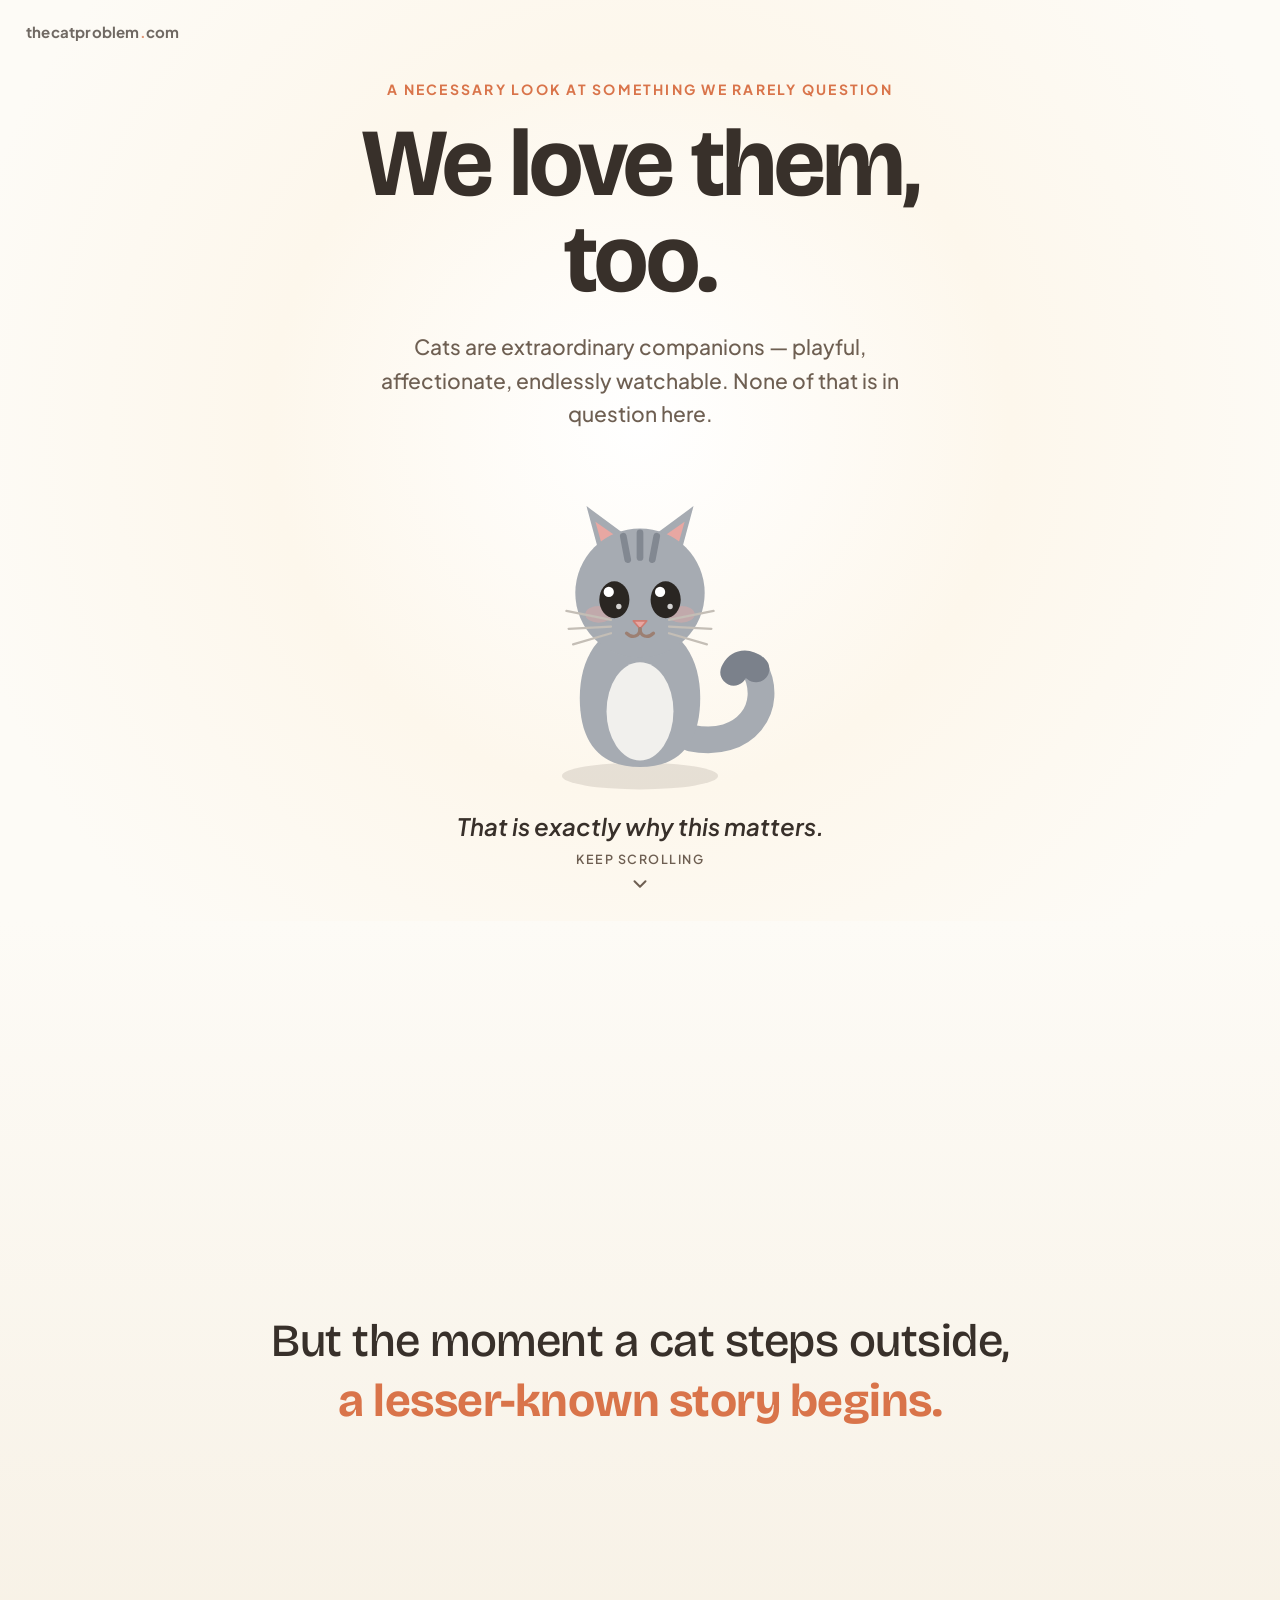
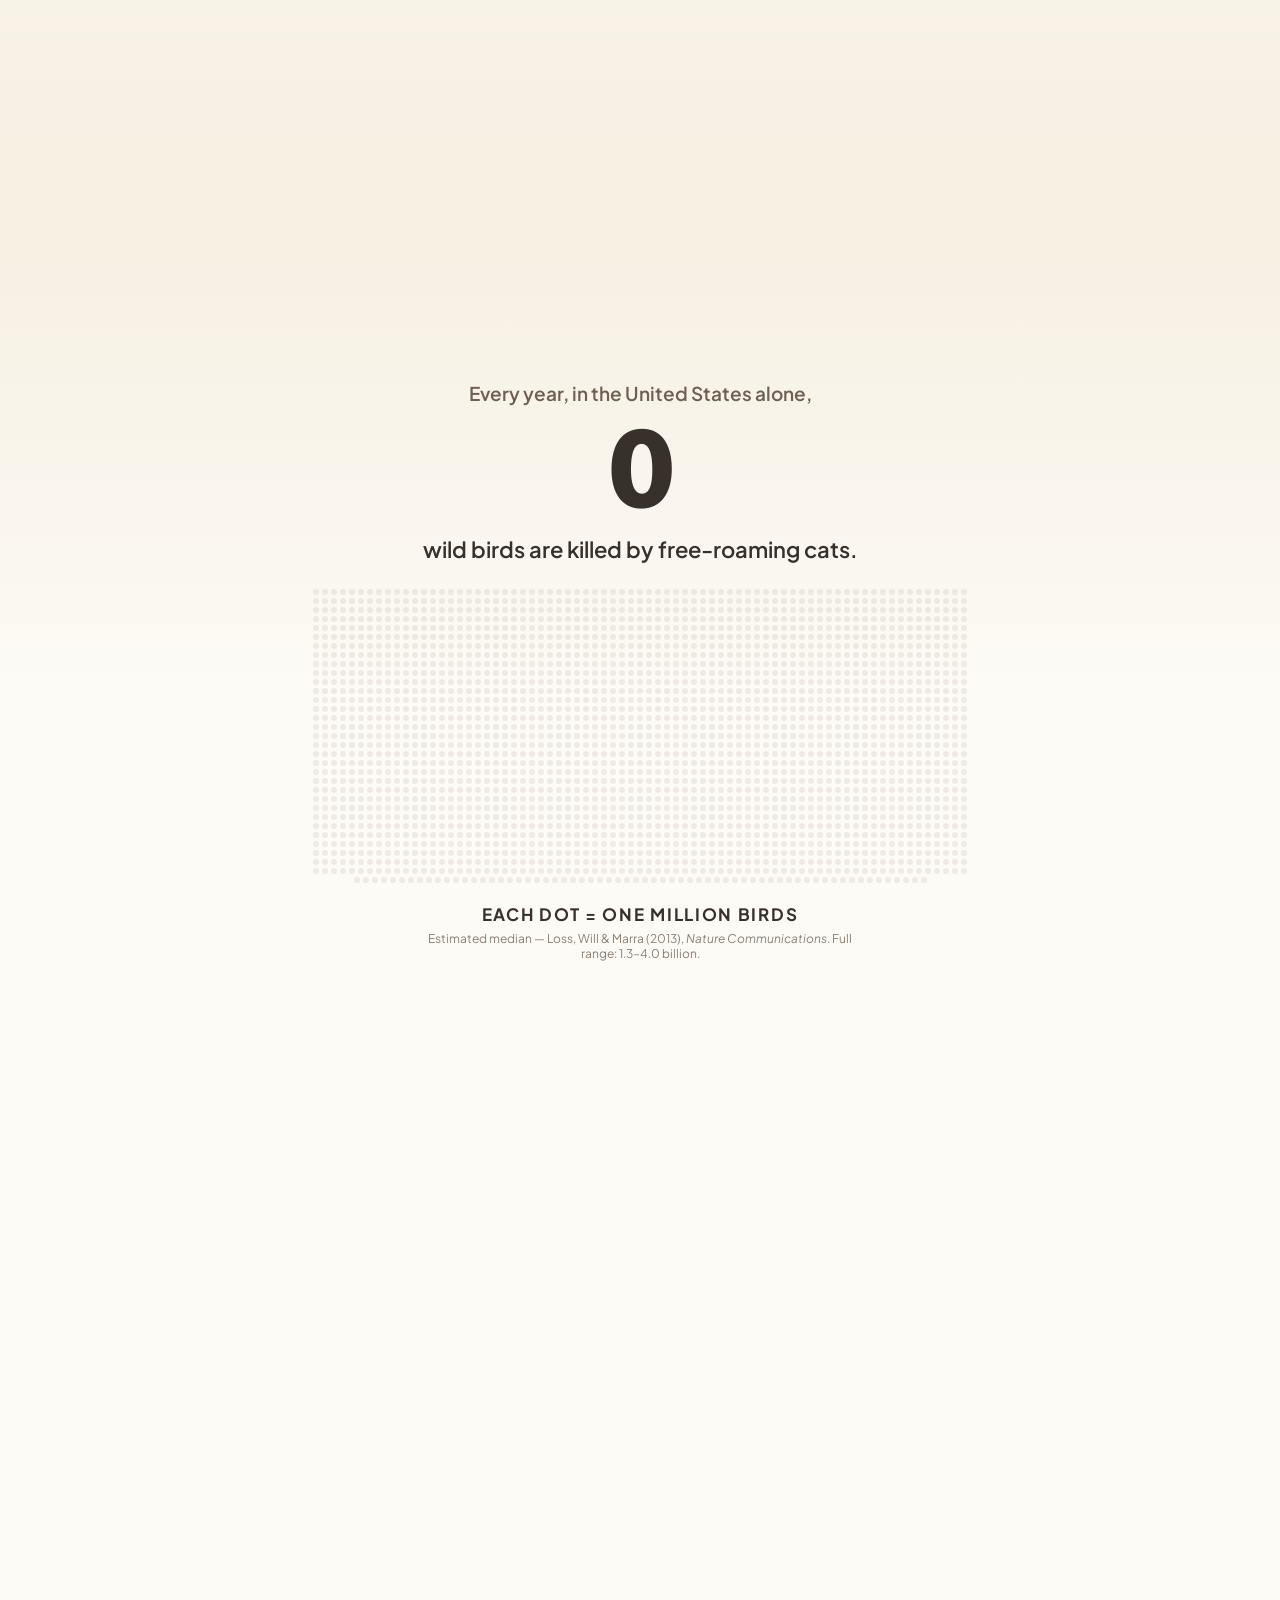
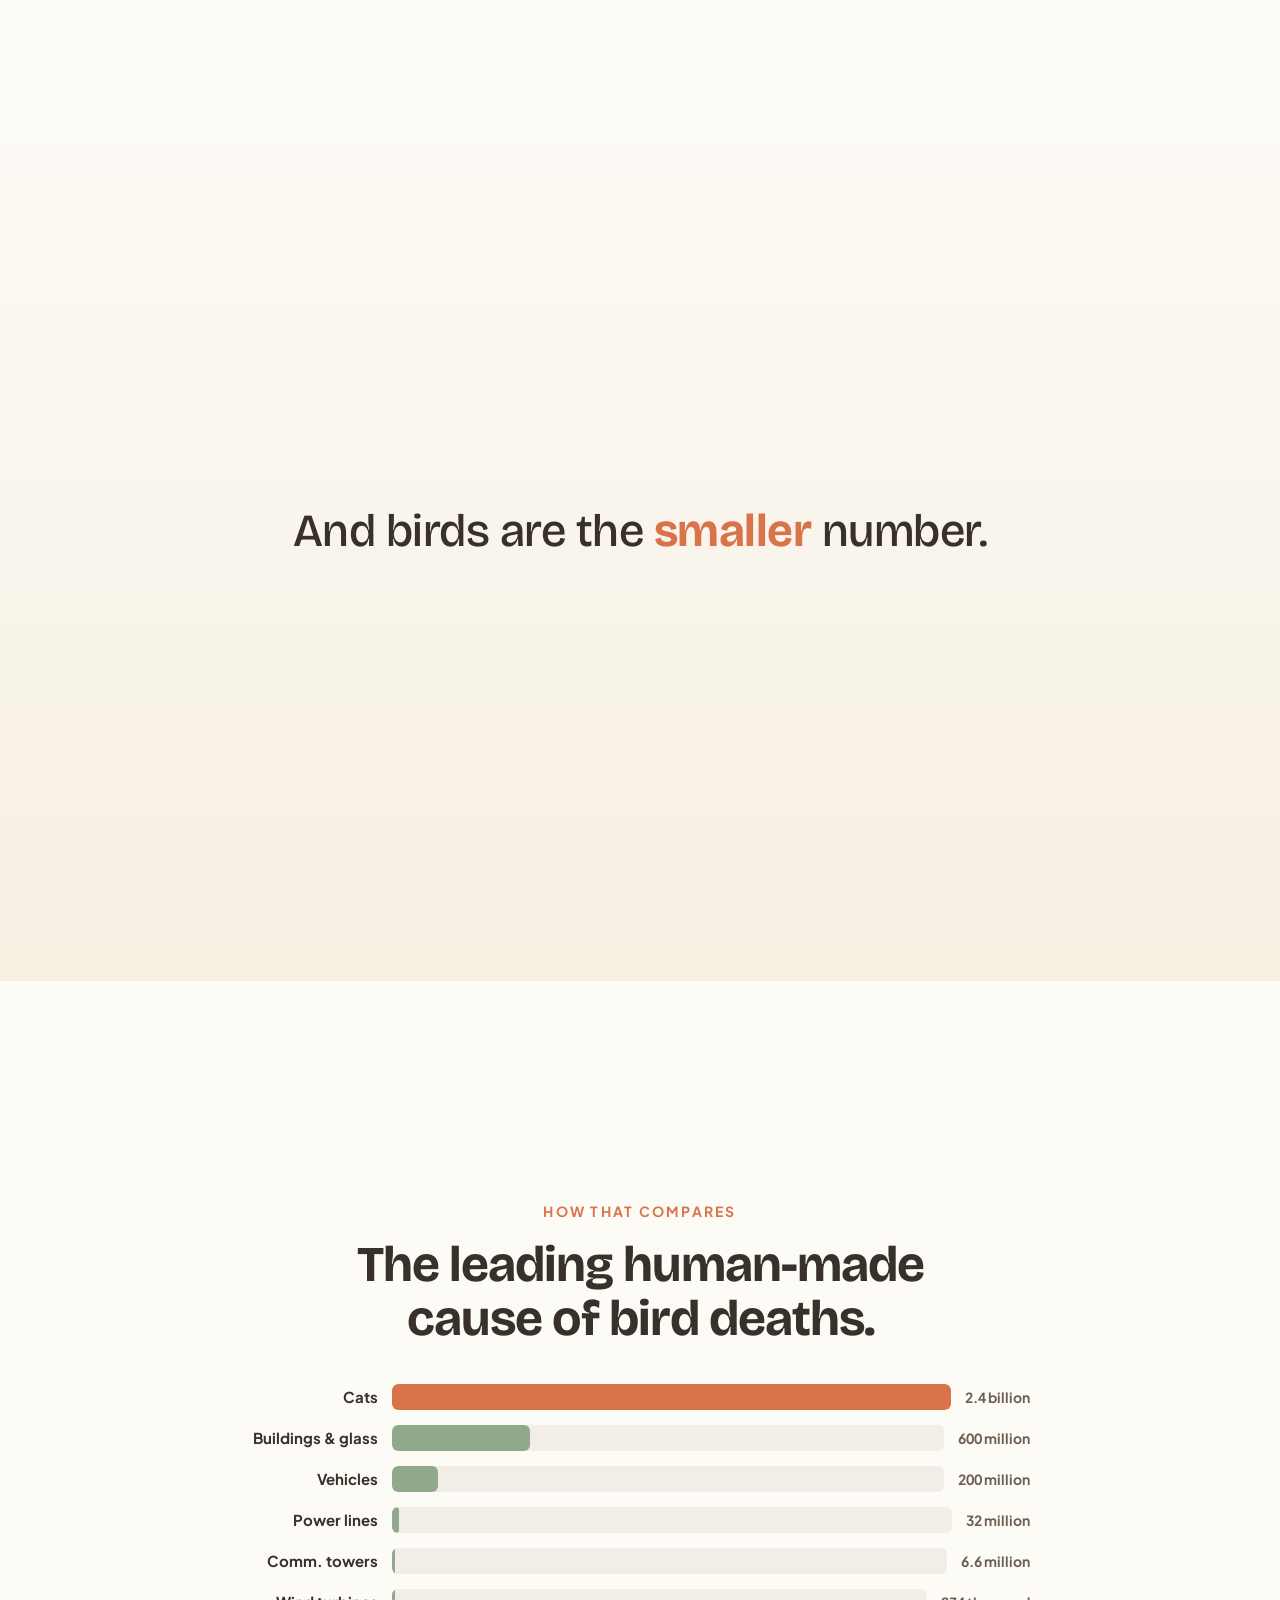
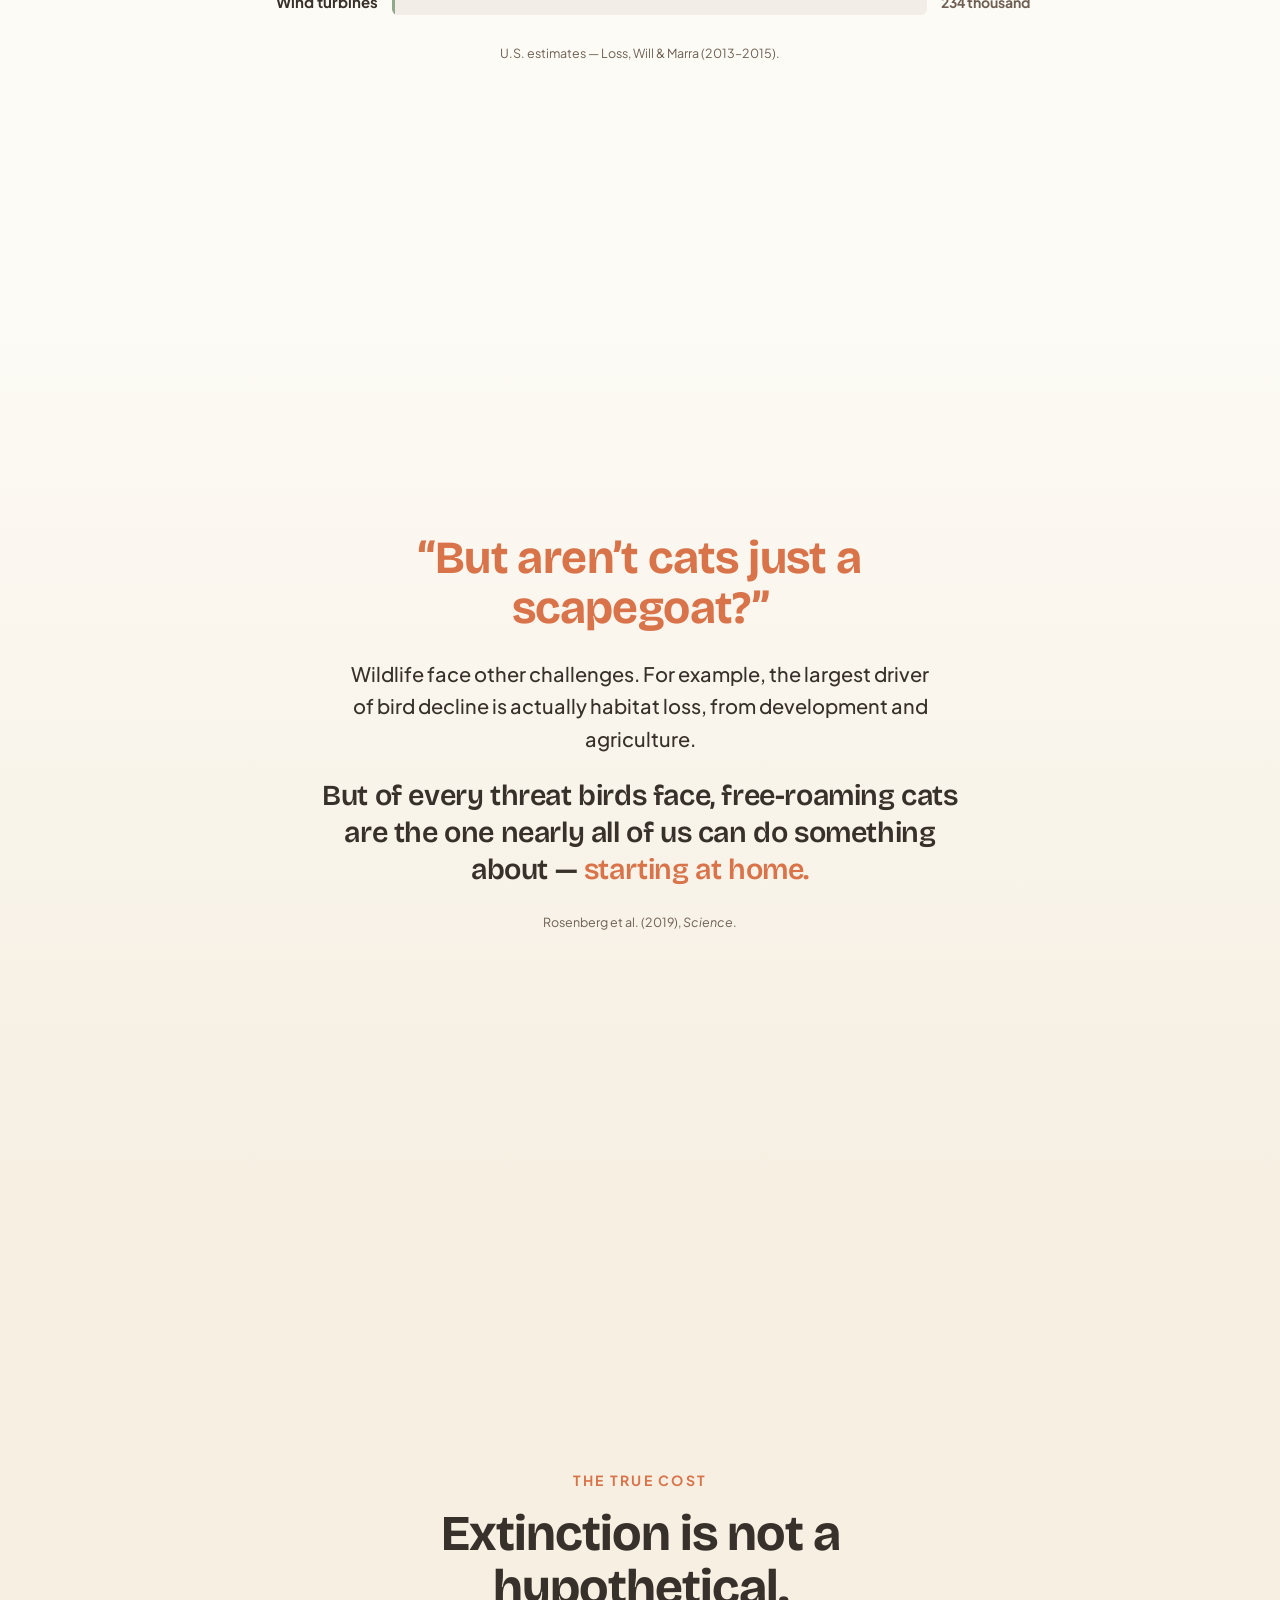
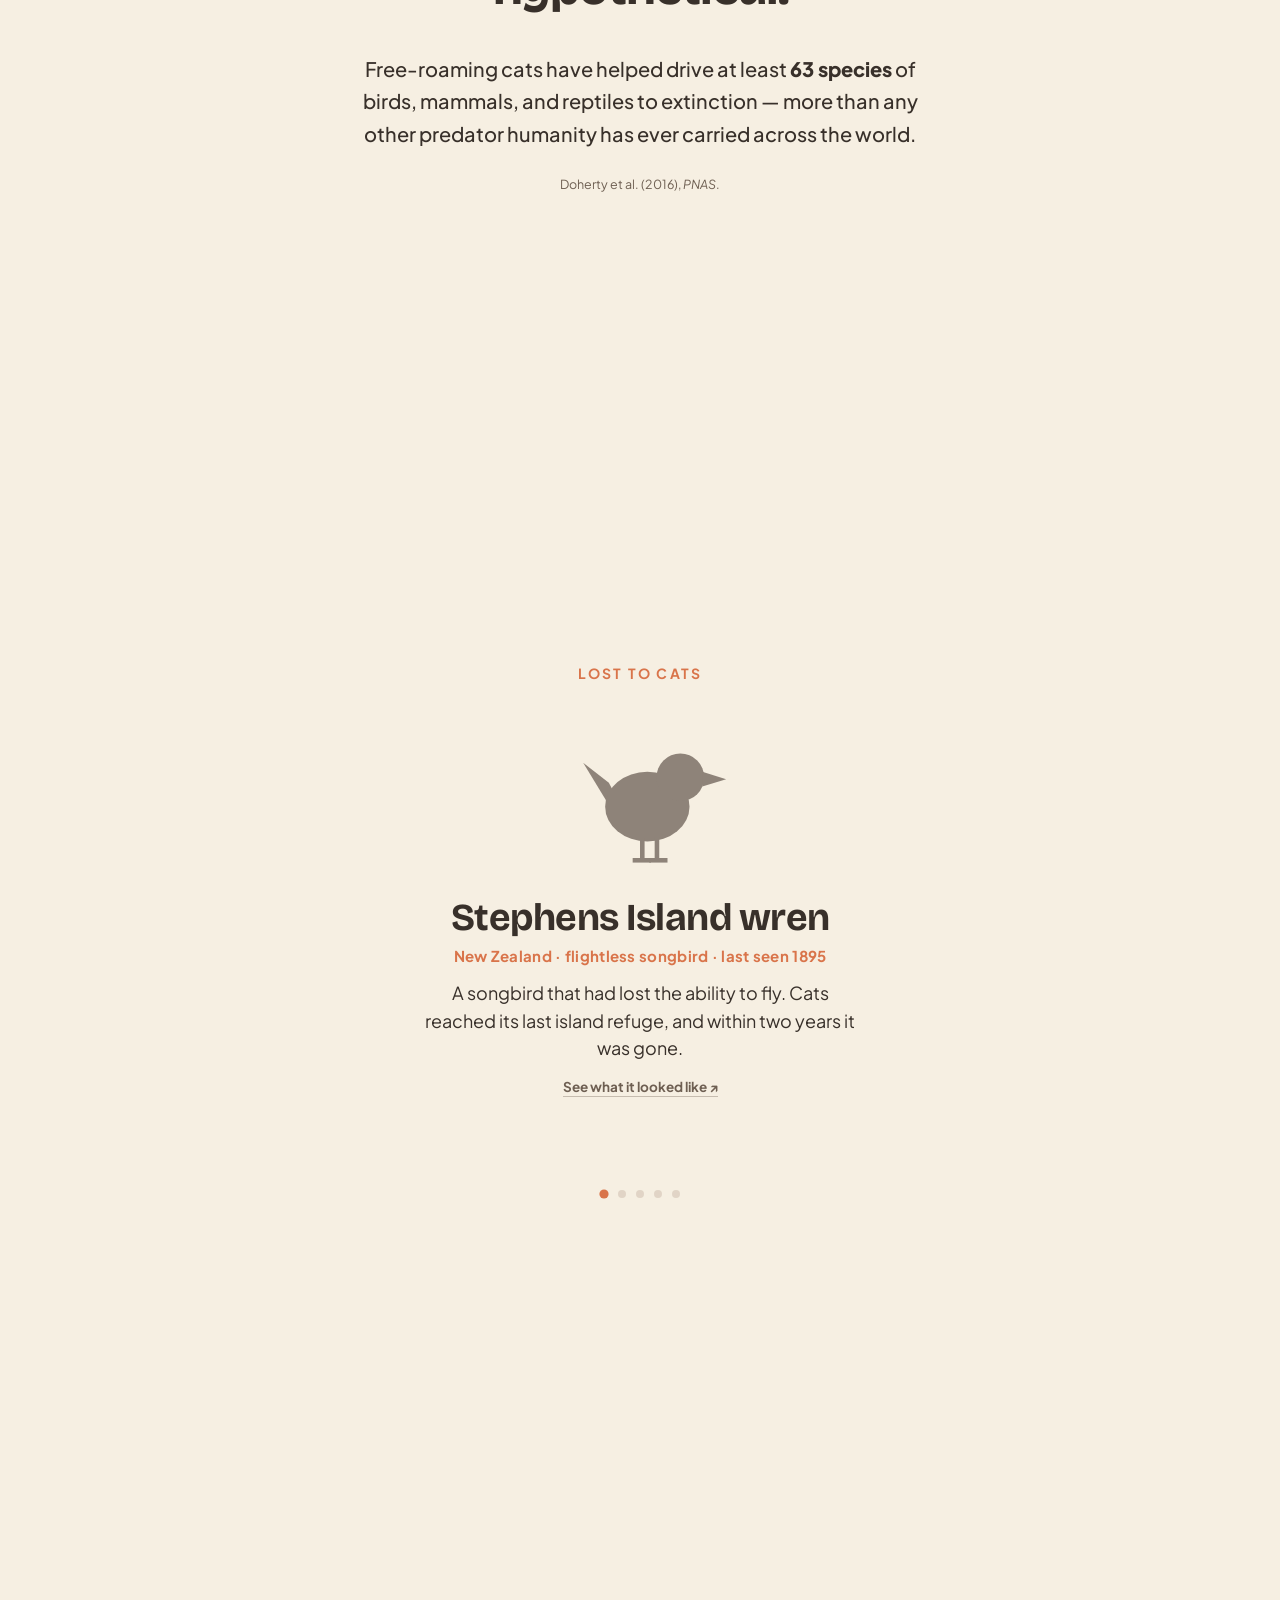
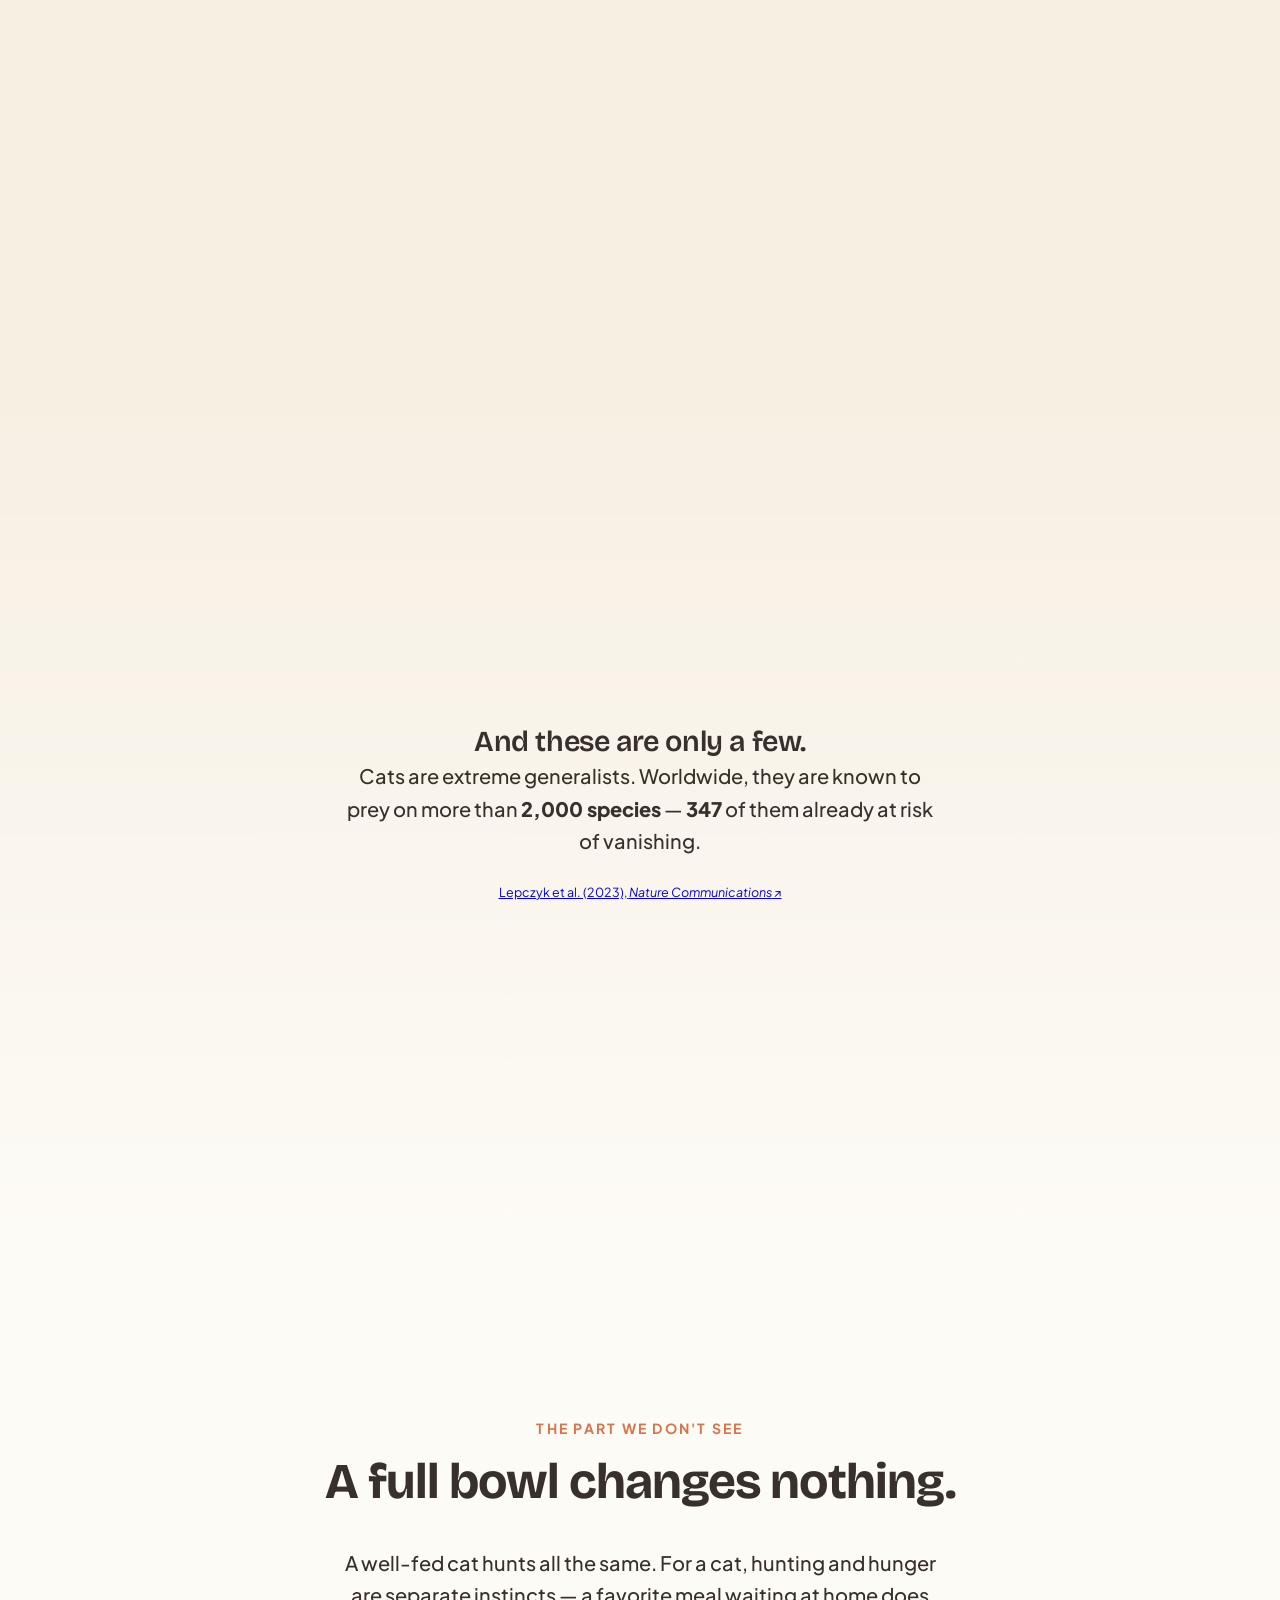
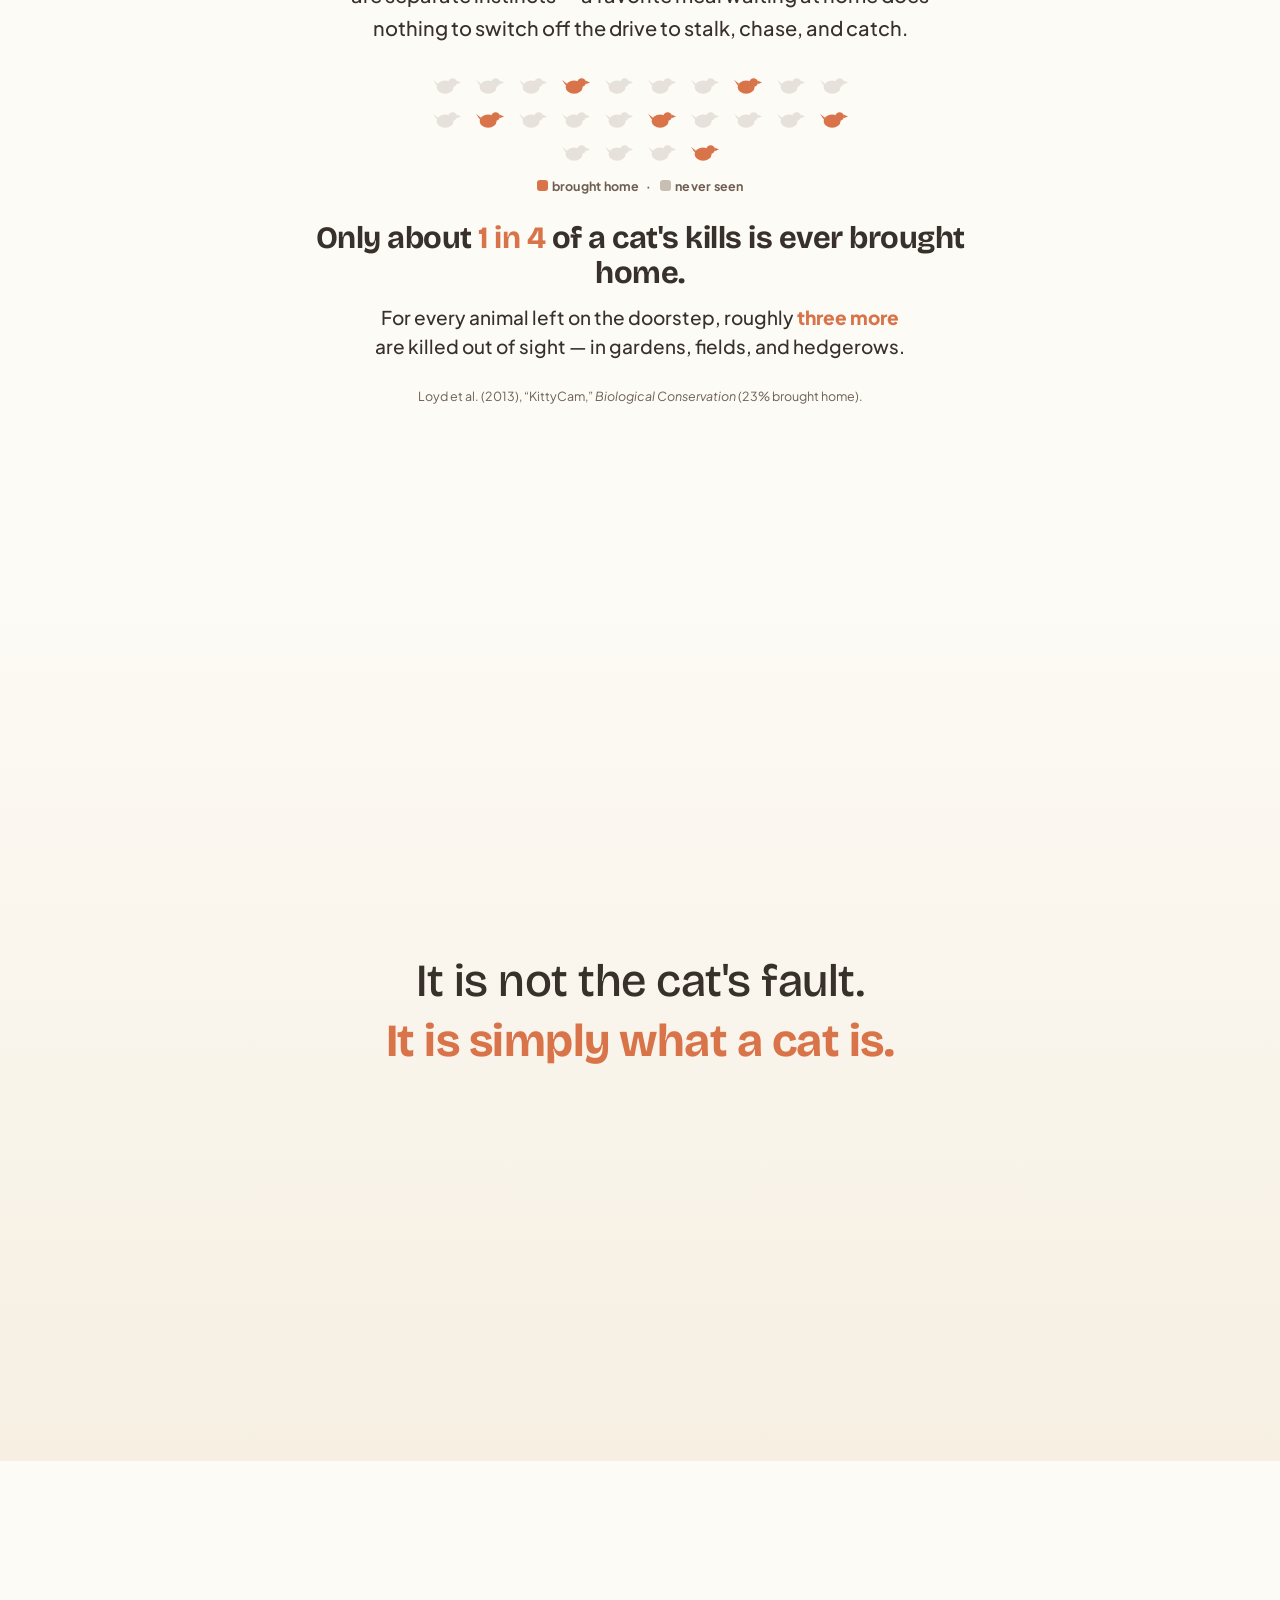
==== index.html @ 5757f529 "Screen 9 + Bibliography + Contact; Screen 7 to 4 bubbles; anonymize author Screen 7: now 4 Q&A bubbl" ====
<!doctype html>
<html lang="en">
<head>
  <meta charset="utf-8" />
  <meta name="viewport" content="width=device-width, initial-scale=1" />
  <title>The Cat Problem</title>
  <meta name="description" content="A gentle, factual look at what free-roaming cats mean for the world around us." />

  <!-- Modern, warm type pairing: Bricolage Grotesque (display) + Plus Jakarta Sans (body) -->
  <link rel="preconnect" href="https://fonts.googleapis.com" />
  <link rel="preconnect" href="https://fonts.gstatic.com" crossorigin />
  <link href="https://fonts.googleapis.com/css2?family=Bricolage+Grotesque:opsz,wght@12..96,400;12..96,500;12..96,600;12..96,700;12..96,800&family=Plus+Jakarta+Sans:ital,wght@0,400;0,500;0,600;0,700;1,500;1,600&display=swap" rel="stylesheet" />

  <link rel="stylesheet" href="styles.css" />
</head>
<body>
  <!-- Tiny brand mark, always present -->
  <a class="brand" href="/">thecatproblem<span class="brand-dot">.</span>com</a>

  <main>

    <!-- ============================================================
         SCREEN 1 — The warm open ("We love them, too.")
         ============================================================ -->
    <section class="step hero" id="s1-open">
      <div class="hero-glow" aria-hidden="true"></div>
      <div class="motes" aria-hidden="true"></div>

      <div class="hero-inner">
        <p class="kicker reveal">A necessary look at something we rarely question</p>
        <h1 class="hero-title reveal">We love them, too.</h1>
        <p class="hero-sub reveal">
          Cats are extraordinary companions — playful, affectionate, endlessly
          watchable. None of that is in question here.
        </p>

        <!-- Code-drawn cat, gently alive -->
        <div class="cat-wrap reveal" aria-hidden="true">
          <svg class="cat" viewBox="0 0 260 300" xmlns="http://www.w3.org/2000/svg" role="img">
            <!-- soft shadow -->
            <ellipse class="cat-shadow" cx="130" cy="286" rx="70" ry="12" />

            <!-- tail (sways) -->
            <path class="tail" d="M176,252 C224,262 252,224 232,188"
                  fill="none" stroke="var(--cat)" stroke-width="24" stroke-linecap="round" />
            <path class="tail-tip" d="M234,190 C226,183 218,184 214,193"
                  fill="none" stroke="var(--cat-dark)" stroke-width="24" stroke-linecap="round" />

            <!-- body + head breathe together -->
            <g class="cat-torso">
              <!-- body -->
              <path class="body" d="M130,150 C92,150 76,182 76,216 C76,258 96,278 130,278
                                     C164,278 184,258 184,216 C184,182 168,150 130,150 Z" />
              <!-- belly patch -->
              <ellipse class="belly" cx="130" cy="228" rx="30" ry="44" />

              <!-- ears -->
              <path class="ear" d="M96,96 L82,44 L128,78 Z" />
              <path class="ear" d="M164,96 L178,44 L132,78 Z" />
              <path class="ear-inner" d="M99,90 L90,58 L120,79 Z" />
              <path class="ear-inner" d="M161,90 L170,58 L140,79 Z" />

              <!-- head -->
              <circle class="head" cx="130" cy="122" r="58" />

              <!-- forehead tabby stripes -->
              <path class="stripe" d="M130,68 L130,90" />
              <path class="stripe" d="M115,71 L119,92" />
              <path class="stripe" d="M145,71 L141,92" />

              <!-- soft cheeks -->
              <ellipse class="blush" cx="93" cy="141" rx="12" ry="7.5" />
              <ellipse class="blush" cx="167" cy="141" rx="12" ry="7.5" />

              <!-- big kawaii eyes -->
              <g class="eyes">
                <g class="eye eye-l">
                  <ellipse class="eyeball" cx="107" cy="128" rx="13.5" ry="16.5" />
                  <circle class="glint" cx="102" cy="121" r="4.6" />
                  <circle class="glint glint-sm" cx="111" cy="134" r="2.4" />
                </g>
                <g class="eye eye-r">
                  <ellipse class="eyeball" cx="153" cy="128" rx="13.5" ry="16.5" />
                  <circle class="glint" cx="148" cy="121" r="4.6" />
                  <circle class="glint glint-sm" cx="157" cy="134" r="2.4" />
                </g>
              </g>

              <!-- nose + tiny mouth -->
              <path class="nose" d="M124,147 L136,147 L130,154 Z" />
              <path class="mouth" d="M130,154 C130,161 123,163 118,158" />
              <path class="mouth" d="M130,154 C130,161 137,163 142,158" />

              <!-- whiskers -->
              <g class="whiskers">
                <path d="M104,146 L64,138" /><path d="M104,152 L66,154" /><path d="M104,158 L70,168" />
                <path d="M156,146 L196,138" /><path d="M156,152 L194,154" /><path d="M156,158 L190,168" />
              </g>
            </g>
          </svg>
        </div>

        <p class="hero-turn reveal">That is exactly why this matters.</p>
      </div>

      <div class="scroll-cue" aria-hidden="true">
        <span>keep scrolling</span>
        <svg viewBox="0 0 24 24" width="22" height="22"><path d="M6 9l6 6 6-6" fill="none" stroke="currentColor" stroke-width="2.2" stroke-linecap="round" stroke-linejoin="round"/></svg>
      </div>
    </section>

    <!-- ============================================================
         BRIDGE — the gentle turn toward the story
         (sets up Screen 2; more screens slot in below over time)
         ============================================================ -->
    <section class="step bridge" id="s1-bridge">
      <p class="bridge-line reveal">
        But the moment a cat steps outside,
        <br /><em>a lesser-known story begins.</em>
      </p>
    </section>

    <!-- ============================================================
         SCREEN 2 — The unseen scale (scroll-driven counter + dots)
         ============================================================ -->
    <section class="scale" id="s2-scale">
      <div class="scale-sticky">
        <p class="scale-lead">Every year, in the United States alone,</p>
        <div class="scale-number"><span id="birdCount">0</span></div>
        <p class="scale-unit">wild birds are killed by free-roaming cats.</p>

        <div class="dotfield" id="dotfield" aria-hidden="true"></div>

        <p class="scale-legend">each dot = one million birds</p>
        <p class="scale-source">Estimated median — Loss, Will &amp; Marra (2013),
          <em>Nature Communications</em>. Full range: 1.3–4.0 billion.</p>
      </div>
    </section>

    <!-- bridge into the next beat -->
    <section class="step bridge" id="s2-after">
      <p class="bridge-line reveal">And birds are the <em>smaller</em> number.</p>
    </section>

    <!-- ============================================================
         SCREEN 3a — Where cats rank (animated bar chart)
         ============================================================ -->
    <section class="step rank" id="s3-rank">
      <div class="rank-inner">
        <p class="kicker reveal">How that compares</p>
        <h2 class="rank-title reveal">The leading human-made cause of bird deaths.</h2>

        <div class="chart reveal" id="rankChart">
          <div class="bar-row" style="--w: 100%">
            <div class="bar-label">Cats</div>
            <div class="bar-track"><div class="bar-fill cats"></div></div>
            <div class="bar-value">2.4 billion</div>
          </div>
          <div class="bar-row" style="--w: 25%">
            <div class="bar-label">Buildings &amp; glass</div>
            <div class="bar-track"><div class="bar-fill"></div></div>
            <div class="bar-value">600 million</div>
          </div>
          <div class="bar-row" style="--w: 8.3%">
            <div class="bar-label">Vehicles</div>
            <div class="bar-track"><div class="bar-fill"></div></div>
            <div class="bar-value">200 million</div>
          </div>
          <div class="bar-row" style="--w: 1.33%">
            <div class="bar-label">Power lines</div>
            <div class="bar-track"><div class="bar-fill"></div></div>
            <div class="bar-value">32 million</div>
          </div>
          <div class="bar-row" style="--w: 0.28%">
            <div class="bar-label">Comm. towers</div>
            <div class="bar-track"><div class="bar-fill"></div></div>
            <div class="bar-value">6.6 million</div>
          </div>
          <div class="bar-row" style="--w: 0.01%">
            <div class="bar-label">Wind turbines</div>
            <div class="bar-track"><div class="bar-fill"></div></div>
            <div class="bar-value">234 thousand</div>
          </div>
        </div>

        <p class="rank-source reveal">U.S. estimates — Loss, Will &amp; Marra (2013–2015).</p>
      </div>
    </section>

    <!-- ============================================================
         SCREEN 3b — The honest reckoning (pre-empt the counterargument)
         ============================================================ -->
    <section class="step reckon" id="s3-reckon">
      <div class="reckon-inner">
        <p class="reckon-q reveal">“But aren’t cats just a scapegoat?”</p>
        <p class="reckon-body reveal">
          Wildlife face other challenges. For example, the largest driver of bird
          decline is actually habitat loss, from development and agriculture.
        </p>
        <p class="reckon-turn reveal">
          But of every threat birds face, free-roaming cats are the one nearly all
          of us can do something about — <em>starting at home.</em>
        </p>
        <p class="reckon-source reveal">Rosenberg et al. (2019), <em>Science</em>.</p>
      </div>
    </section>

    <!-- ============================================================
         SCREEN 4 — The gallery of the lost (extinctions)
         ============================================================ -->

    <!-- 4a: intro -->
    <section class="step gallery-intro" id="s4-intro">
      <div class="reckon-inner">
        <p class="kicker reveal">The true cost</p>
        <h2 class="rank-title reveal">Extinction is not a hypothetical.</h2>
        <p class="reckon-body reveal">
          Free-roaming cats have helped drive at least <strong>63 species</strong>
          of birds, mammals, and reptiles to extinction — more than any other
          predator humanity has ever carried across the world.
        </p>
        <p class="reckon-source reveal">Doherty et al. (2016), <em>PNAS</em>.</p>
      </div>
    </section>

    <!-- 4b: pinned one-at-a-time gallery -->
    <section class="gallery" id="s4-gallery">
      <div class="gallery-sticky">
        <p class="gallery-kicker">Lost to cats</p>

        <div class="species-stack">

          <article class="species-card active">
            <div class="silhouette">
              <svg viewBox="0 0 240 200" class="sil" aria-hidden="true"><g fill="currentColor">
                <path d="M92,120 L58,64 L86,86 L104,120 Z"/>
                <ellipse cx="128" cy="112" rx="46" ry="38"/>
                <circle cx="164" cy="80" r="26"/>
                <path d="M188,74 L214,82 L188,90 Z"/>
                <rect x="120" y="146" width="5" height="24"/>
                <rect x="136" y="146" width="5" height="24"/>
                <rect x="112" y="168" width="20" height="5"/>
                <rect x="130" y="168" width="20" height="5"/>
              </g></svg>
            </div>
            <h3 class="species-name">Stephens Island wren</h3>
            <p class="species-meta">New Zealand · flightless songbird · last seen 1895</p>
            <p class="species-note">A songbird that had lost the ability to fly. Cats reached
              its last island refuge, and within two years it was gone.</p>
            <a class="species-link" href="https://en.wikipedia.org/wiki/Lyall%27s_wren" target="_blank" rel="noopener">See what it looked like ↗</a>
          </article>

          <article class="species-card">
            <div class="silhouette">
              <svg viewBox="0 0 240 200" class="sil" aria-hidden="true"><g fill="currentColor">
                <path d="M20,96 C70,72 100,80 120,108 C140,80 170,72 220,96 C175,104 145,112 120,132 C95,112 65,104 20,96 Z"/>
                <path d="M120,108 L112,84 L128,84 Z"/>
                <path d="M120,128 L108,158 L120,146 L132,158 Z"/>
              </g></svg>
            </div>
            <h3 class="species-name">Guadalupe storm-petrel</h3>
            <p class="species-meta">Guadalupe Island, Mexico · seabird · last seen 1912</p>
            <p class="species-note">A seabird that nested in island burrows. Feral cats found
              the colony — by 1912 it had vanished from the Earth.</p>
            <a class="species-link" href="https://en.wikipedia.org/wiki/Guadalupe_storm_petrel" target="_blank" rel="noopener">See what it looked like ↗</a>
          </article>

          <article class="species-card">
            <div class="silhouette">
              <svg viewBox="0 0 240 200" class="sil" aria-hidden="true"><g fill="currentColor">
                <path d="M132,120 L176,196 L150,150 L134,132 Z"/>
                <ellipse cx="120" cy="112" rx="36" ry="46"/>
                <circle cx="98" cy="66" r="27"/>
                <path d="M74,60 C58,58 54,74 66,82 C60,74 68,68 76,72 Z"/>
                <rect x="96" y="152" width="5" height="22"/>
                <rect x="112" y="152" width="5" height="22"/>
                <rect x="84" y="172" width="52" height="5"/>
              </g></svg>
            </div>
            <h3 class="species-name">Macquarie Island parakeet</h3>
            <p class="species-meta">Macquarie Island, Australia · parrot · last seen 1890</p>
            <p class="species-note">Abundant for seventy years — until introduced rabbits
              multiplied the island's cats. The parakeet was gone by 1890.</p>
            <a class="species-link" href="https://en.wikipedia.org/wiki/Macquarie_parakeet" target="_blank" rel="noopener">See what it looked like ↗</a>
          </article>

          <article class="species-card">
            <div class="silhouette">
              <svg viewBox="0 0 240 200" class="sil" aria-hidden="true"><g fill="currentColor">
                <path d="M86,118 C58,130 44,150 34,170 L46,174 C56,154 72,136 94,128 Z"/>
                <circle cx="34" cy="170" r="12"/>
                <ellipse cx="120" cy="118" rx="50" ry="36"/>
                <path d="M150,102 C176,98 196,106 208,114 C196,122 176,128 150,126 Z"/>
                <path d="M206,108 L222,114 L206,120 Z"/>
                <ellipse cx="150" cy="66" rx="10" ry="34"/>
                <ellipse cx="169" cy="70" rx="10" ry="32"/>
                <rect x="106" y="148" width="7" height="26"/>
                <rect x="132" y="148" width="7" height="26"/>
              </g></svg>
            </div>
            <h3 class="species-name">Lesser bilby</h3>
            <p class="species-meta">Central Australia · burrowing marsupial · extinct by the 1960s</p>
            <p class="species-note">A gentle, big-eared digger of the desert night. Cats and
              foxes hunted it out of existence within a few decades.</p>
            <a class="species-link" href="https://en.wikipedia.org/wiki/Lesser_bilby" target="_blank" rel="noopener">See what it looked like ↗</a>
          </article>

          <article class="species-card">
            <div class="silhouette">
              <svg viewBox="0 0 240 200" class="sil" aria-hidden="true"><g fill="currentColor">
                <path d="M70,150 C40,150 30,168 60,178 L152,178 L152,168 L82,160 Z"/>
                <ellipse cx="104" cy="138" rx="44" ry="36"/>
                <rect x="78" y="168" width="74" height="12"/>
                <ellipse cx="142" cy="96" rx="26" ry="34"/>
                <circle cx="162" cy="56" r="16"/>
                <ellipse cx="156" cy="34" rx="5" ry="15"/>
                <ellipse cx="168" cy="34" rx="5" ry="15"/>
                <path d="M174,54 L190,58 L174,64 Z"/>
                <path d="M150,110 C160,120 162,134 158,148 L150,146 C152,134 150,122 144,112 Z"/>
              </g></svg>
            </div>
            <h3 class="species-name">Crescent nail-tail wallaby</h3>
            <p class="species-meta">Inland Australia · small wallaby · extinct 1956</p>
            <p class="species-note">Once common across the interior. Predation by cats and
              foxes brought its numbers to zero by the mid-1950s.</p>
            <a class="species-link" href="https://en.wikipedia.org/wiki/Crescent_nail-tail_wallaby" target="_blank" rel="noopener">See what it looked like ↗</a>
          </article>

        </div>

        <div class="gallery-rail" aria-hidden="true">
          <span class="rail-dot on"></span><span class="rail-dot"></span><span class="rail-dot"></span><span class="rail-dot"></span><span class="rail-dot"></span>
        </div>
      </div>
    </section>

    <!-- 4c: "only a few" closer -->
    <section class="step gallery-outro" id="s4-outro">
      <div class="reckon-inner">
        <p class="reckon-turn reveal">And these are only a few.</p>
        <p class="reckon-body reveal">
          Cats are extreme generalists. Worldwide, they are known to prey on more
          than <strong>2,000 species</strong> — <strong>347</strong> of them already
          at risk of vanishing.
        </p>
        <p class="reckon-source reveal">
          <a href="https://www.nature.com/articles/s41467-023-42766-6" target="_blank" rel="noopener">Lepczyk et al. (2023), <em>Nature Communications</em> ↗</a>
        </p>
      </div>
    </section>

    <!-- ============================================================
         SCREEN 5 — Why cats, specifically (the owner reframe)
         ============================================================ -->
    <section class="step seen" id="s5-hidden">
      <div class="seen-inner">
        <p class="kicker reveal">The part we don't see</p>
        <h2 class="rank-title reveal">A full bowl changes nothing.</h2>
        <p class="reckon-body reveal">
          A well-fed cat hunts all the same. For a cat, hunting and hunger are
          separate instincts — a favorite meal waiting at home does nothing to
          switch off the drive to stalk, chase, and catch.
        </p>

        <div class="critters" id="critterField" aria-hidden="true"></div>
        <p class="critter-legend">
          <span class="swatch seen"></span> brought home
          &nbsp;&nbsp;·&nbsp;&nbsp;
          <span class="swatch hidden"></span> never seen
        </p>

        <p class="seen-stat reveal">Only about <strong>1 in 4</strong> of a cat's kills is ever brought home.</p>
        <p class="seen-line reveal">
          For every animal left on the doorstep, roughly <strong>three more</strong>
          are killed out of sight — in gardens, fields, and hedgerows.
        </p>
        <p class="reckon-source reveal">Loyd et al. (2013), “KittyCam,” <em>Biological Conservation</em> (23% brought home).</p>
      </div>
    </section>

    <!-- bridge: keep the tone non-blaming -->
    <section class="step bridge" id="s5-after">
      <p class="bridge-line reveal">It is not the cat's fault.<br /><em>It is simply what a cat is.</em></p>
    </section>

    <!-- ============================================================
         SCREEN 6 — Closer to home (health)
         ============================================================ -->

    <!-- 6a: intro -->
    <section class="step health-intro" id="s6-intro">
      <div class="reckon-inner">
        <p class="kicker reveal">Closer to home</p>
        <h2 class="rank-title reveal">It doesn't stay outside.</h2>
        <p class="reckon-body reveal">
          The cost of a roaming cat is not paid by wildlife alone. A cat that goes
          outdoors carries the outdoors back in — into gardens, into water, and
          even out to sea.
        </p>
      </div>
    </section>

    <!-- 6b: the land-to-sea parasite pathway -->
    <section class="step pathway-sec" id="s6-pathway">
      <div class="pathway-inner">
        <p class="kicker reveal">A parasite's journey</p>
        <h3 class="path-heading reveal">From a litter box to a dying sea otter.</h3>

        <div class="pathway">
          <div class="path-fill" aria-hidden="true"></div>

          <div class="pnode" style="--d: .15s">
            <div class="node-badge">1</div>
            <div class="node-body">
              <h4 class="node-title">It begins with a cat</h4>
              <p class="node-desc">Cats are the only animal in which <em>Toxoplasma gondii</em>
                can complete its life cycle — the single source of the parasite's eggs in the wild.</p>
            </div>
          </div>

          <div class="pnode" style="--d: .45s">
            <div class="node-badge">2</div>
            <div class="node-body">
              <h4 class="node-title">The eggs reach the soil</h4>
              <p class="node-desc">One infected cat sheds millions of microscopic eggs. They can
                survive in soil and water for more than a year.</p>
            </div>
          </div>

          <div class="pnode" style="--d: .75s">
            <div class="node-badge">3</div>
            <div class="node-body">
              <h4 class="node-title">Rain carries them to the sea</h4>
              <p class="node-desc">Freshwater runoff washes the eggs off the land and out into
                coastal waters.</p>
            </div>
          </div>

          <div class="pnode" style="--d: 1.05s">
            <div class="node-badge">4</div>
            <div class="node-body">
              <h4 class="node-title">They move up the food web</h4>
              <p class="node-desc">The eggs cling to algae and gather in the shellfish that
                marine animals feed on.</p>
            </div>
          </div>

          <div class="pnode" style="--d: 1.35s">
            <div class="node-badge">5</div>
            <div class="node-body">
              <h4 class="node-title">And they kill sea otters</h4>
              <p class="node-desc">Toxoplasmosis is a documented cause of death in endangered
                southern sea otters — hundreds of miles from the nearest litter box.</p>
            </div>
          </div>
        </div>

        <p class="reckon-source reveal">Miller et al. (2002); Krusor et al. (2015).</p>
      </div>
    </section>

    <!-- 6c: human-health facts -->
    <section class="step health-facts" id="s6-facts">
      <div class="facts-inner">
        <h3 class="facts-heading reveal">And it reaches people, too.</h3>
        <div class="fact-cards">

          <div class="fact-card reveal">
            <div class="fact-num">40M+</div>
            <p class="fact-label">Americans carry <em>Toxoplasma</em></p>
            <p class="fact-desc">A range of symptoms, including danger in pregnancy,
              when it can harm a developing baby.</p>
            <p class="fact-src">CDC</p>
          </div>

          <div class="fact-card reveal">
            <div class="fact-num">#1</div>
            <p class="fact-label">Rabid domestic animal in the U.S.</p>
            <p class="fact-desc">Unvaccinated free-roaming cats are reported rabid more often
              than any other pet — more than dogs.</p>
            <p class="fact-src">CDC, 2023</p>
          </div>

          <div class="fact-card reveal">
            <div class="fact-num">
              <svg viewBox="0 0 40 40" class="fact-ico" aria-hidden="true"><g fill="currentColor">
                <rect x="18.4" y="15" width="3.2" height="23" rx="1.6"/>
                <path d="M20,22 C11,22 7,15 7,8 C16,8 20,14 20,22 Z"/>
                <path d="M20,25 C29,25 33,18 33,11 C24,11 20,17 20,25 Z"/>
              </g></svg>
            </div>
            <p class="fact-label">In your garden &amp; sandbox</p>
            <p class="fact-desc">An outdoor cat's litter becomes your soil — the same eggs turn
              up in vegetable beds and children's sand.</p>
            <p class="fact-src">CDC · CAPC</p>
          </div>

        </div>
      </div>
    </section>

    <!-- ============================================================
         SCREEN 7 — a few more fair questions (remaining counterpoints)
         ============================================================ -->
    <section class="step counter" id="s7">
      <div class="counter-inner">
        <p class="kicker reveal">Meeting the hard questions</p>
        <h2 class="rank-title reveal">A few more fair questions.</h2>

        <div class="qa-grid">
          <div class="qa reveal">
            <p class="qa-q">“Doesn't trap-neuter-return already fix this?”</p>
            <p class="qa-a">It's humane in spirit, but to actually shrink a colony more than
              70% of its cats must be sterilized and kept that way — a bar rarely met. New
              strays and abandoned pets refill the gaps, and every cat that remains keeps
              hunting in the meantime.</p>
          </div>

          <div class="qa reveal">
            <p class="qa-q">“Don't cats just take the sick and the weak?”</p>
            <p class="qa-a">Sometimes. But the birds and small mammals of islands and open
              ground evolved with no cats at all — they have no defense to fall back on. Healthy,
              breeding adults are taken too, and the losses add up rather than cancel out.</p>
          </div>

          <div class="qa reveal">
            <p class="qa-q">“Aren't feral cats the real problem, not pet cats?”</p>
            <p class="qa-a">Un-owned cats do most of the killing — but pet cats let outdoors
              still take hundreds of millions of animals a year, and every abandoned or unspayed
              pet feeds the feral population. The two are really one problem.</p>
          </div>

          <div class="qa reveal">
            <p class="qa-q">“Doesn't Toxoplasma only matter during pregnancy?”</p>
            <p class="qa-a">Pregnancy is the clearest danger. Beyond it most infections stay mild
              — but the parasite forms lasting cysts in the brain, and scientists are still
              studying possible links to subtle shifts in mood and behavior. The science is
              unsettled, which is its own reason for care.</p>
          </div>
        </div>

        <p class="reckon-source reveal">Longcore et al. (2009); Loss, Will &amp; Marra (2013);
          Loss &amp; Marra (2017). The <em>Toxoplasma</em>–behavior link remains under active study.</p>
      </div>
    </section>

    <!-- bridge: pivot to hope -->
    <section class="step bridge" id="s7-after">
      <p class="bridge-line reveal">The good news? <em>Nearly all of it is preventable.</em></p>
    </section>

    <!-- ============================================================
         SCREEN 8 — what actually works (the gentle ladder)
         ============================================================ -->
    <section class="step solutions" id="s8">
      <div class="solutions-inner">
        <p class="kicker reveal">What actually works</p>
        <h2 class="rank-title reveal">None of this means giving up cats.</h2>
        <p class="reckon-body reveal">
          It means a few small changes that add up. Pick the ones that fit your life —
          every step keeps more wildlife alive, and most keep cats healthier and safer too.
        </p>

        <div class="ladder">
          <div class="sol-card reveal">
            <div class="sol-head">
              <h4 class="sol-title">Keep them indoors</h4>
              <span class="sol-eff eff-high">Near-total</span>
            </div>
            <p class="sol-desc">Prevents essentially all hunting — and indoor cats live far
              longer, safer lives, away from cars, disease, and predators.</p>
          </div>

          <div class="sol-card reveal">
            <div class="sol-head">
              <h4 class="sol-title">Build a “catio” or walk on a leash</h4>
              <span class="sol-eff eff-high">Very high</span>
            </div>
            <p class="sol-desc">Fresh air, sunshine, and stimulation — with none of the risk to
              wildlife, or to them.</p>
          </div>

          <div class="sol-card reveal">
            <div class="sol-head">
              <h4 class="sol-title">Play daily, then feed a meat-rich meal</h4>
              <span class="sol-eff eff-med">25–36% fewer kills</span>
            </div>
            <p class="sol-desc">Ten minutes of play and a high-protein diet noticeably curb the
              urge to hunt — a simple, welfare-positive win.</p>
          </div>

          <div class="sol-card reveal">
            <div class="sol-head">
              <h4 class="sol-title">Add a colorful collar</h4>
              <span class="sol-eff eff-birds">Fewer birds</span>
            </div>
            <p class="sol-desc">Bright “Birdsbesafe” collars warn birds off before a cat can
              strike. (A bell alone is unreliable — pair it with the steps above.)</p>
          </div>

          <div class="sol-card reveal">
            <div class="sol-head">
              <h4 class="sol-title">Spay, neuter &amp; vaccinate</h4>
              <span class="sol-eff eff-base">Foundational</span>
            </div>
            <p class="sol-desc">Fewer unwanted kittens feeding the free-roaming population —
              plus protection against rabies and disease for the cat you love.</p>
          </div>
        </div>

        <p class="reckon-source reveal">Cecchetti et al. (2021); American Bird Conservancy,
          “Cats Indoors.”</p>
      </div>
    </section>

    <!-- ============================================================
         SCREEN 9 — the gentle close + call to action
         ============================================================ -->
    <section class="step closing" id="s9">
      <div class="hero-glow" aria-hidden="true"></div>
      <div class="closing-inner">
        <p class="kicker reveal">Where this leaves us</p>
        <h2 class="closing-title reveal">We can love cats <em>and</em> love the wild.</h2>
        <p class="closing-body reveal">
          A cat kept safe at home is a gift to the birds outside the window — and to the cat,
          who lives longer for it. The problem is real, but so is the answer, and it begins at
          one's own door.
        </p>

        <div class="pledge reveal">
          <button class="pledge-btn" id="pledgeBtn" type="button">
            I'll keep cats &amp; wildlife safe
          </button>
          <p class="pledge-count" id="pledgeCount" aria-live="polite"></p>
        </div>

        <div class="closing-actions reveal">
          <button class="ghost-btn" id="shareBtn" type="button">Share this</button>
        </div>

        <div class="resources reveal">
          <p class="resources-label">Learn more &amp; take action</p>
          <a class="res-link" href="https://abcbirds.org/program/cats-indoors/" target="_blank" rel="noopener">American Bird Conservancy — Cats Indoors ↗</a>
          <a class="res-link" href="https://www.audubon.org/news/lock-your-cats-do-it-birds" target="_blank" rel="noopener">Audubon — Lock up your cats, for the birds ↗</a>
        </div>
      </div>

      <nav class="site-footer">
        <a href="bibliography.html">Bibliography &amp; sources</a>
        <span aria-hidden="true">·</span>
        <a href="contact.html">Contact</a>
        <span aria-hidden="true">·</span>
        <span class="footer-mark">thecatproblem.com</span>
      </nav>
    </section>

  </main>

  <script src="main.js"></script>
</body>
</html>
---- styles.css ----
/* ============================================================
   TheCatProblem.com — global styles
   Warm, friendly, a little cute. Deep-sea-style stepped scroll.
   ============================================================ */

:root {
  /* --- warm near-white paper palette --- */
  --cream:        #FDFBF6;   /* warm off-white, keeps it professional */
  --cream-deep:   #F6EFE2;
  --dusk:         #EFE4D0;
  --ink:          #38302A;   /* warm near-black */
  --ink-soft:     #6E5F52;
  --marigold:     #E8A23D;
  --terracotta:   #D9744A;
  --sage:         #8FA98A;

  /* --- the cat (soft slate grey — refined, not mascot-y) --- */
  --cat:          #A6ABB2;
  --cat-dark:     #7B818B;
  --cat-cream:    #F1F0ED;
  --cat-pink:     #E8A7A2;

  --font-display: "Bricolage Grotesque", "Segoe UI", system-ui, sans-serif;
  --font-body:    "Plus Jakarta Sans", system-ui, sans-serif;

  --ease: cubic-bezier(.22, .61, .36, 1);
}

* { box-sizing: border-box; }

html { scroll-behavior: smooth; }

body {
  margin: 0;
  font-family: var(--font-body);
  color: var(--ink);
  background: var(--cream);
  -webkit-font-smoothing: antialiased;
  text-rendering: optimizeLegibility;
  overflow-x: hidden;
}

/* ---------- brand mark ---------- */
.brand {
  position: fixed;
  top: 22px; left: 26px;
  z-index: 50;
  font-family: var(--font-body);
  font-weight: 700;
  font-size: 15px;
  letter-spacing: .2px;
  color: var(--ink);
  text-decoration: none;
  opacity: .72;
  transition: opacity .3s var(--ease);
  mix-blend-mode: multiply;
}
.brand:hover { opacity: 1; }
.brand-dot { color: var(--terracotta); }

/* ============================================================
   Stepped-scroll scaffolding
   Each .step is (at least) a full viewport; content reveals in.
   ============================================================ */
.step {
  position: relative;
  min-height: 100svh;
  display: flex;
  flex-direction: column;
  align-items: center;
  justify-content: center;
  padding: 80px 24px;
  text-align: center;
}

/* reveal-on-scroll primitive */
.reveal {
  opacity: 0;
  transform: translateY(26px);
  transition: opacity .9s var(--ease), transform .9s var(--ease);
}
.reveal.in { opacity: 1; transform: none; }
/* gentle stagger for stacked reveals in a section */
.in-view .reveal:nth-child(1) { transition-delay: .00s; }
.in-view .reveal:nth-child(2) { transition-delay: .10s; }
.in-view .reveal:nth-child(3) { transition-delay: .20s; }
.in-view .reveal:nth-child(4) { transition-delay: .30s; }
.in-view .reveal:nth-child(5) { transition-delay: .42s; }

/* ============================================================
   SCREEN 1 — hero
   ============================================================ */
.hero { overflow: hidden; }

.hero-glow {
  position: absolute;
  left: 50%; top: 46%;
  width: 120vmax; height: 120vmax;
  transform: translate(-50%, -50%);
  background: radial-gradient(circle at center,
              #FFFFFF 0%, #FDF7EC 34%, var(--cream) 64%);
  z-index: 0;
}

.hero-inner {
  position: relative;
  z-index: 2;
  max-width: 720px;
}

.kicker {
  font-weight: 700;
  font-size: clamp(12px, 1.4vw, 14px);
  letter-spacing: .16em;
  text-transform: uppercase;
  color: var(--terracotta);
  margin: 0 0 18px;
}

.hero-title {
  font-family: var(--font-display);
  font-weight: 700;
  font-size: clamp(46px, 8.8vw, 96px);
  line-height: 1.0;
  letter-spacing: -1.8px;
  margin: 0 0 22px;
}

.hero-sub {
  font-size: clamp(17px, 2.1vw, 21px);
  line-height: 1.6;
  color: var(--ink-soft);
  max-width: 520px;
  margin: 0 auto 8px;
  font-weight: 500;
}

.cat-wrap {
  width: clamp(200px, 34vw, 290px);
  margin: 26px auto 20px;
}

.hero-turn {
  font-family: var(--font-body);
  font-style: italic;
  font-weight: 600;
  font-size: clamp(18px, 2.4vw, 24px);
  color: var(--ink);
  margin: 4px 0 0;
}

/* ---------- floating motes ---------- */
.motes { position: absolute; inset: 0; z-index: 1; pointer-events: none; }
.mote {
  position: absolute;
  bottom: -10px;
  width: 7px; height: 7px;
  border-radius: 50%;
  background: var(--marigold);
  opacity: 0;
  animation: rise linear infinite;
}
@keyframes rise {
  0%   { transform: translateY(0) scale(.6);   opacity: 0; }
  12%  { opacity: .5; }
  100% { transform: translateY(-92vh) scale(1); opacity: 0; }
}

/* ---------- scroll cue ---------- */
.scroll-cue {
  position: absolute;
  bottom: 26px; left: 50%;
  transform: translateX(-50%);
  z-index: 3;
  display: flex; flex-direction: column; align-items: center; gap: 6px;
  color: var(--ink-soft);
  font-size: 12.5px; letter-spacing: .12em; text-transform: uppercase; font-weight: 600;
}
.scroll-cue svg { animation: bob 1.8s var(--ease) infinite; }
@keyframes bob { 0%,100% { transform: translateY(0); } 50% { transform: translateY(6px); } }

/* ============================================================
   The cat — living idle animation
   ============================================================ */
.cat { width: 100%; height: auto; display: block; overflow: visible; }

.cat-shadow { fill: rgba(90, 80, 70, .14); }

.body      { fill: var(--cat); }
.belly     { fill: var(--cat-cream); }
.head      { fill: var(--cat); }
.ear       { fill: var(--cat); }
.ear-inner { fill: var(--cat-pink); }
.stripe    { stroke: var(--cat-dark); stroke-width: 6; stroke-linecap: round; fill: none; opacity: .85; }
.blush     { fill: var(--cat-pink); opacity: .42; }
.eyeball   { fill: #2A2622; }
.glint     { fill: #FFFFFF; }
.glint-sm  { fill: #FFFFFF; opacity: .8; }
.nose      { fill: var(--cat-pink); stroke: #CE7C72; stroke-width: 1.5; stroke-linejoin: round; }
.mouth     { stroke: #9C7F72; stroke-width: 3; fill: none; stroke-linecap: round; }
.whiskers path { stroke: #C4BEB6; stroke-width: 2; stroke-linecap: round; }

/* breathing */
.cat-torso { transform-box: fill-box; transform-origin: 50% 100%; animation: breathe 4.6s ease-in-out infinite; }
@keyframes breathe {
  0%, 100% { transform: scaleY(1) scaleX(1); }
  50%      { transform: scaleY(1.025) scaleX(.992); }
}

/* tail sway */
.tail, .tail-tip {
  transform-box: fill-box;
  transform-origin: 4px 64px;   /* near the base where it meets the body */
  animation: sway 3.9s ease-in-out infinite;
}
@keyframes sway {
  0%, 100% { transform: rotate(-5deg); }
  50%      { transform: rotate(7deg);  }
}

/* blink — toggled by JS */
.eyes { transform-box: fill-box; transform-origin: 50% 50%; transition: transform .11s var(--ease); }
.eyes.blink { transform: scaleY(.12); }

/* ear twitch — toggled by JS (rotate slightly) */
.ear { transform-box: fill-box; transform-origin: 50% 100%; transition: transform .18s var(--ease); }
.ear.twitch { transform: rotate(-7deg); }

/* ============================================================
   SCREEN 2 — the unseen scale
   Tall scroll container with a pinned viewport; scroll drives
   the counter and fills the dot field.
   ============================================================ */
.scale {
  position: relative;
  height: 340vh;                 /* scroll distance that drives the count */
  background: linear-gradient(180deg, var(--cream-deep) 0%, var(--cream) 16%);
}
.scale-sticky {
  position: sticky;
  top: 0;
  height: 100svh;
  display: flex;
  flex-direction: column;
  align-items: center;
  justify-content: center;
  text-align: center;
  padding: 48px 24px;
}
.scale-lead {
  margin: 0 0 6px;
  font-size: clamp(15px, 2vw, 19px);
  font-weight: 600;
  color: var(--ink-soft);
}
.scale-number {
  font-family: var(--font-display);
  font-weight: 800;
  font-size: clamp(46px, 11vw, 116px);
  line-height: 1;
  letter-spacing: -2px;
  color: var(--ink);
  font-variant-numeric: tabular-nums;
  font-feature-settings: "tnum" 1;
}
.scale-unit {
  margin: 8px 0 26px;
  font-size: clamp(16px, 2.2vw, 22px);
  font-weight: 600;
  color: var(--ink);
  max-width: 460px;
}
.dotfield {
  display: flex;
  flex-wrap: wrap;
  gap: 3px;
  justify-content: center;
  align-content: flex-start;
  max-width: min(660px, 92vw);
  margin: 0 auto;
}
.dot {
  width: 6px; height: 6px;
  border-radius: 50%;
  background: rgba(150, 120, 100, .13);
  transition: background .2s var(--ease);
}
.dot.lit { background: var(--terracotta); }
.scale-legend {
  margin: 20px 0 0;
  font-size: clamp(14px, 1.9vw, 17px);
  letter-spacing: .1em;
  text-transform: uppercase;
  font-weight: 700;
  color: var(--ink);
}
.scale-source {
  margin: 6px 0 0;
  font-size: 12px;
  color: var(--ink-soft);
  opacity: .8;
  max-width: 440px;
}
.scale-source em { font-style: italic; }

/* ============================================================
   BRIDGE
   ============================================================ */
.bridge {
  background: linear-gradient(180deg, var(--cream) 0%, var(--cream-deep) 100%);
}
.bridge-line {
  font-family: var(--font-display);
  font-weight: 500;
  font-size: clamp(26px, 4.6vw, 46px);
  line-height: 1.32;
  color: var(--ink);
  max-width: 760px;
  letter-spacing: -.5px;
}
.bridge-line em { color: var(--terracotta); font-style: normal; font-weight: 700; }

/* ============================================================
   SCREEN 3a — where cats rank (bar chart)
   ============================================================ */
.rank-inner { width: 100%; max-width: 780px; }
.rank-title {
  font-family: var(--font-display);
  font-weight: 700;
  font-size: clamp(28px, 4.8vw, 50px);
  line-height: 1.08;
  letter-spacing: -1px;
  margin: 8px 0 38px;
  max-width: 660px;
  margin-left: auto;
  margin-right: auto;
}
.chart {
  display: flex;
  flex-direction: column;
  gap: 15px;
  width: 100%;
  text-align: left;
}
.bar-row {
  display: grid;
  grid-template-columns: minmax(80px, 128px) 1fr auto;
  grid-template-areas: "label track value";
  align-items: center;
  gap: 14px;
}
.bar-label {
  grid-area: label;
  font-weight: 700;
  font-size: clamp(12.5px, 1.6vw, 15px);
  color: var(--ink);
  text-align: right;
  line-height: 1.15;
}
.bar-track {
  grid-area: track;
  position: relative;
  height: 26px;
  background: rgba(150, 120, 100, .10);
  border-radius: 6px;
  overflow: hidden;
}
.bar-fill {
  height: 100%;
  width: 0;
  min-width: 3px;
  border-radius: 6px;
  background: var(--sage);
  transition: width 1.3s var(--ease);
}
.bar-fill.cats { background: var(--terracotta); }
.in-view .bar-fill { width: var(--w); }
/* fill in top-to-bottom, cats first */
.bar-row:nth-child(1) .bar-fill { transition-delay: .10s; }
.bar-row:nth-child(2) .bar-fill { transition-delay: .22s; }
.bar-row:nth-child(3) .bar-fill { transition-delay: .34s; }
.bar-row:nth-child(4) .bar-fill { transition-delay: .46s; }
.bar-row:nth-child(5) .bar-fill { transition-delay: .58s; }
.bar-row:nth-child(6) .bar-fill { transition-delay: .70s; }
.bar-value {
  grid-area: value;
  font-weight: 700;
  font-variant-numeric: tabular-nums;
  font-size: clamp(12px, 1.5vw, 14px);
  color: var(--ink-soft);
  white-space: nowrap;
}
.rank-source {
  margin: 30px 0 0;
  font-size: 12.5px;
  color: var(--ink-soft);
  opacity: .85;
}

/* narrow screens: stack the label above its bar so the track keeps room */
@media (max-width: 560px) {
  .bar-row {
    grid-template-columns: 1fr auto;
    grid-template-areas:
      "label label"
      "track value";
    gap: 5px 12px;
  }
  .bar-label { text-align: left; }
}

/* ============================================================
   SCREEN 3b — the honest reckoning
   ============================================================ */
.reckon {
  background: linear-gradient(180deg, var(--cream) 0%, var(--cream-deep) 100%);
}
.reckon-inner { max-width: 680px; }
.reckon-q {
  font-family: var(--font-display);
  font-weight: 700;
  font-size: clamp(27px, 4.6vw, 46px);
  letter-spacing: -.6px;
  line-height: 1.1;
  color: var(--terracotta);
  margin: 0 0 24px;
}
.reckon-body {
  font-size: clamp(17px, 2.1vw, 20px);
  line-height: 1.62;
  font-weight: 500;
  color: var(--ink);
  max-width: 600px;
  margin: 0 auto 22px;
}
.reckon-turn {
  font-family: var(--font-display);
  font-weight: 600;
  font-size: clamp(20px, 2.9vw, 29px);
  line-height: 1.28;
  letter-spacing: -.4px;
  color: var(--ink);
  max-width: 640px;
  margin: 0 auto;
}
.reckon-turn em { color: var(--terracotta); font-style: normal; }
.reckon-source {
  margin: 26px 0 0;
  font-size: 12.5px;
  color: var(--ink-soft);
  opacity: .85;
}
.reckon-source em { font-style: italic; }

/* ============================================================
   SCREEN 4 — the gallery of the lost
   ============================================================ */
.gallery-intro { background: var(--cream-deep); }
.gallery-intro strong { font-weight: 800; }

.gallery {
  position: relative;
  height: 520vh;                 /* scroll distance across the 5 species */
  background: var(--cream-deep);
}
.gallery-sticky {
  position: sticky;
  top: 0;
  height: 100svh;
  display: flex;
  flex-direction: column;
  align-items: center;
  justify-content: center;
  text-align: center;
  padding: 40px 24px;
}
.gallery-kicker {
  margin: 0 0 22px;
  font-weight: 700;
  font-size: clamp(12px, 1.4vw, 14px);
  letter-spacing: .16em;
  text-transform: uppercase;
  color: var(--terracotta);
}
.species-stack {
  position: relative;
  width: 100%;
  max-width: 540px;
  height: clamp(380px, 60vh, 460px);
  margin: 0 auto;
}
.species-card {
  position: absolute;
  inset: 0;
  display: flex;
  flex-direction: column;
  align-items: center;
  justify-content: flex-start;
  opacity: 0;
  transform: translateY(18px) scale(.985);
  transition: opacity .6s var(--ease), transform .6s var(--ease);
  pointer-events: none;
}
.species-card.active {
  opacity: 1;
  transform: none;
  pointer-events: auto;
}
.silhouette { color: #8E8379; margin-bottom: 6px; }
.sil {
  width: clamp(150px, 38vw, 220px);
  height: auto;
  display: block;
}
.species-name {
  font-family: var(--font-display);
  font-weight: 700;
  font-size: clamp(24px, 4vw, 38px);
  letter-spacing: -.5px;
  line-height: 1.05;
  color: var(--ink);
  margin: 4px 0 8px;
}
.species-meta {
  font-size: clamp(12.5px, 1.6vw, 15px);
  font-weight: 700;
  letter-spacing: .02em;
  color: var(--terracotta);
  margin: 0 0 14px;
}
.species-note {
  font-size: clamp(15px, 1.9vw, 18px);
  line-height: 1.55;
  color: var(--ink);
  max-width: 440px;
  margin: 0 0 16px;
}
.species-link {
  font-size: 13.5px;
  font-weight: 700;
  color: var(--ink-soft);
  text-decoration: none;
  border-bottom: 1.5px solid rgba(110, 95, 82, .35);
  padding-bottom: 1px;
  transition: color .25s var(--ease), border-color .25s var(--ease);
}
.species-link:hover { color: var(--terracotta); border-color: var(--terracotta); }

.gallery-rail {
  display: flex;
  gap: 10px;
  justify-content: center;
  margin-top: 26px;
}
.rail-dot {
  width: 8px; height: 8px;
  border-radius: 50%;
  background: rgba(150, 120, 100, .22);
  transition: background .3s var(--ease), transform .3s var(--ease);
}
.rail-dot.on { background: var(--terracotta); transform: scale(1.15); }

.gallery-outro {
  background: linear-gradient(180deg, var(--cream-deep) 0%, var(--cream) 100%);
}
.gallery-outro strong { color: var(--ink); font-weight: 800; }

/* ============================================================
   SCREEN 5 — why cats, specifically (the hidden toll)
   ============================================================ */
.seen-inner { max-width: 720px; }

.critters {
  display: flex;
  flex-wrap: wrap;
  gap: 11px 13px;
  justify-content: center;
  max-width: 452px;
  margin: 30px auto 14px;
}
.critter {
  opacity: 0;
  transition: opacity .5s var(--ease);
  color: #B7ADA3;
  line-height: 0;
}
.critter.seen { color: var(--terracotta); }
.critter-ico { width: 30px; height: auto; display: block; fill: currentColor; }
.in-view .critter.seen { opacity: 1; }
.in-view .critter.hidden { opacity: .32; }

.critter-legend {
  display: flex;
  align-items: center;
  justify-content: center;
  gap: 4px;
  font-size: 12.5px;
  font-weight: 700;
  letter-spacing: .02em;
  color: var(--ink-soft);
  margin: 0 auto 26px;
}
.swatch {
  display: inline-block;
  width: 11px; height: 11px;
  border-radius: 3px;
  vertical-align: middle;
}
.swatch.seen { background: var(--terracotta); }
.swatch.hidden { background: #C7BEB4; }

.seen-stat {
  font-family: var(--font-display);
  font-weight: 700;
  font-size: clamp(21px, 3.1vw, 31px);
  letter-spacing: -.5px;
  line-height: 1.15;
  color: var(--ink);
  margin: 4px 0 12px;
}
.seen-stat strong { color: var(--terracotta); }
.seen-line {
  font-size: clamp(16px, 2vw, 19px);
  line-height: 1.55;
  font-weight: 500;
  color: var(--ink);
  max-width: 540px;
  margin: 0 auto 18px;
}
.seen-line strong { color: var(--terracotta); font-weight: 800; }

/* ============================================================
   SCREEN 6 — closer to home (health)
   ============================================================ */
.pathway-sec {
  background: linear-gradient(180deg, var(--cream) 0%, #EAF1F1 100%);
}
.pathway-inner { max-width: 620px; width: 100%; }
.path-heading {
  font-family: var(--font-display);
  font-weight: 700;
  font-size: clamp(24px, 4.2vw, 42px);
  letter-spacing: -.8px;
  line-height: 1.1;
  color: var(--ink);
  margin: 6px auto 36px;
  max-width: 520px;
}
.pathway {
  position: relative;
  text-align: left;
  max-width: 500px;
  margin: 0 auto;
}
.pathway::before {
  content: "";
  position: absolute;
  left: 26px; top: 42px; bottom: 42px;
  width: 3px;
  background: rgba(120, 110, 100, .18);
  border-radius: 2px;
}
.path-fill {
  position: absolute;
  left: 26px; top: 42px;
  width: 3px;
  height: 0;
  background: var(--terracotta);
  border-radius: 2px;
  transition: height 2.4s var(--ease);
}
.in-view .path-fill { height: calc(100% - 84px); }
.pnode {
  position: relative;
  display: grid;
  grid-template-columns: 54px 1fr;
  gap: 16px;
  align-items: flex-start;
  padding: 14px 0;
}
.node-badge {
  width: 54px; height: 54px;
  border-radius: 50%;
  background: var(--cream);
  border: 3px solid rgba(120, 110, 100, .22);
  display: flex; align-items: center; justify-content: center;
  font-family: var(--font-display);
  font-weight: 800; font-size: 22px;
  color: var(--ink-soft);
  position: relative; z-index: 2;
  transition: border-color .5s var(--ease), color .5s var(--ease), transform .5s var(--ease);
}
.in-view .node-badge {
  border-color: var(--terracotta);
  color: var(--terracotta);
  transform: scale(1.06);
  transition-delay: var(--d);
}
.node-title {
  font-weight: 800;
  font-size: clamp(15px, 2vw, 18px);
  color: var(--ink);
  margin: 7px 0 4px;
}
.node-desc {
  font-size: clamp(13.5px, 1.8vw, 15px);
  line-height: 1.5;
  color: var(--ink-soft);
  margin: 0;
}
.node-desc em { font-style: italic; }

/* human-health fact cards */
.health-facts { background: linear-gradient(180deg, #EAF1F1 0%, var(--cream) 60%); }
.facts-inner { max-width: 940px; width: 100%; }
.facts-heading {
  font-family: var(--font-display);
  font-weight: 700;
  font-size: clamp(24px, 4vw, 40px);
  letter-spacing: -.6px;
  color: var(--ink);
  margin: 0 0 34px;
}
.fact-cards {
  display: grid;
  grid-template-columns: repeat(3, 1fr);
  gap: 18px;
}
.fact-card {
  background: #FFFFFF;
  border: 1px solid rgba(150, 120, 100, .14);
  border-radius: 16px;
  padding: 24px 22px;
  text-align: left;
  box-shadow: 0 6px 22px rgba(90, 70, 50, .05);
}
.fact-num {
  font-family: var(--font-display);
  font-weight: 800;
  font-size: clamp(34px, 6vw, 46px);
  line-height: 1;
  color: var(--terracotta);
  margin-bottom: 14px;
  min-height: 46px;
  display: flex;
  align-items: center;
}
.fact-ico { width: 42px; height: 42px; color: var(--terracotta); }
.fact-label {
  font-weight: 800;
  font-size: 16px;
  line-height: 1.25;
  color: var(--ink);
  margin: 0 0 8px;
}
.fact-label em { font-style: italic; }
.fact-desc {
  font-size: 14px;
  line-height: 1.5;
  color: var(--ink-soft);
  margin: 0 0 14px;
}
.fact-src {
  font-size: 11px;
  letter-spacing: .08em;
  text-transform: uppercase;
  font-weight: 700;
  color: var(--ink-soft);
  opacity: .7;
  margin: 0;
}
@media (max-width: 640px) {
  .fact-cards { grid-template-columns: 1fr; max-width: 360px; margin: 0 auto; }
}

/* ============================================================
   SCREEN 7 — a few more fair questions
   ============================================================ */
.counter { background: linear-gradient(180deg, var(--cream) 0%, var(--cream-deep) 100%); }
.counter-inner { max-width: 680px; }
.qa-grid {
  display: grid;
  grid-template-columns: 1fr 1fr;
  gap: 16px;
  max-width: 740px;
  margin: 0 auto 22px;
}
@media (max-width: 640px) {
  .qa-grid { grid-template-columns: 1fr; }
}
.qa {
  text-align: left;
  margin: 0;
  padding: 22px 24px;
  background: rgba(255, 255, 255, .55);
  border: 1px solid rgba(150, 120, 100, .14);
  border-radius: 14px;
}
.qa-q {
  font-family: var(--font-display);
  font-weight: 700;
  font-size: clamp(18px, 2.5vw, 23px);
  line-height: 1.2;
  color: var(--terracotta);
  margin: 0 0 10px;
}
.qa-a {
  font-size: clamp(14.5px, 1.9vw, 16.5px);
  line-height: 1.55;
  color: var(--ink);
  margin: 0;
  font-weight: 500;
}

/* ============================================================
   SCREEN 8 — what actually works (the ladder)
   ============================================================ */
.solutions { background: var(--cream); }
.solutions-inner { max-width: 640px; }
.ladder {
  display: flex;
  flex-direction: column;
  gap: 14px;
  margin: 32px auto 0;
  text-align: left;
}
.sol-card {
  background: #FFFFFF;
  border: 1px solid rgba(150, 120, 100, .14);
  border-radius: 14px;
  padding: 18px 20px;
  box-shadow: 0 5px 18px rgba(90, 70, 50, .05);
}
.sol-head {
  display: flex;
  align-items: center;
  justify-content: space-between;
  gap: 12px;
  margin-bottom: 6px;
}
.sol-title {
  font-family: var(--font-display);
  font-weight: 700;
  font-size: clamp(16px, 2.2vw, 20px);
  line-height: 1.15;
  color: var(--ink);
  margin: 0;
}
.sol-eff {
  flex: none;
  font-size: 11.5px;
  font-weight: 800;
  letter-spacing: .02em;
  padding: 5px 11px;
  border-radius: 999px;
  white-space: nowrap;
}
.eff-high  { background: #DDECD8; color: #4B7A46; }
.eff-med   { background: #FBE8C6; color: #A2701A; }
.eff-birds { background: #DFEAEF; color: #4C7182; }
.eff-base  { background: #EFE6DA; color: #8A6C4F; }
.sol-desc {
  font-size: clamp(13.5px, 1.8vw, 15px);
  line-height: 1.5;
  color: var(--ink-soft);
  margin: 0;
}

/* ============================================================
   SCREEN 9 — the gentle close
   ============================================================ */
.closing { overflow: hidden; background: var(--cream); }
.closing-inner { position: relative; z-index: 2; max-width: 680px; }
.closing-title {
  font-family: var(--font-display);
  font-weight: 700;
  font-size: clamp(34px, 6.4vw, 68px);
  line-height: 1.04;
  letter-spacing: -1.6px;
  margin: 8px 0 22px;
}
.closing-title em { color: var(--terracotta); font-style: italic; }
.closing-body {
  font-size: clamp(17px, 2.1vw, 21px);
  line-height: 1.6;
  font-weight: 500;
  color: var(--ink-soft);
  max-width: 560px;
  margin: 0 auto 32px;
}

.pledge { margin: 0 auto 20px; }
.pledge-btn {
  font-family: var(--font-body);
  font-weight: 800;
  font-size: clamp(16px, 2.2vw, 19px);
  color: #fff;
  background: var(--terracotta);
  border: none;
  border-radius: 999px;
  padding: 16px 32px;
  cursor: pointer;
  box-shadow: 0 8px 22px rgba(217, 116, 74, .32);
  transition: transform .2s var(--ease), box-shadow .2s var(--ease), background .3s var(--ease);
}
.pledge-btn:hover { transform: translateY(-2px); box-shadow: 0 12px 30px rgba(217, 116, 74, .42); }
.pledge-btn.pledged {
  background: var(--sage);
  box-shadow: none;
  cursor: default;
  transform: none;
}
.pledge-count {
  margin: 14px 0 0;
  font-size: 14px;
  font-weight: 700;
  color: var(--ink-soft);
  min-height: 1.2em;
}

.closing-actions { margin: 0 0 36px; }
.ghost-btn {
  font-family: var(--font-body);
  font-weight: 700;
  font-size: 14.5px;
  color: var(--ink);
  background: transparent;
  border: 2px solid rgba(120, 110, 100, .28);
  border-radius: 999px;
  padding: 11px 24px;
  cursor: pointer;
  transition: border-color .2s var(--ease), color .2s var(--ease);
}
.ghost-btn:hover { border-color: var(--terracotta); color: var(--terracotta); }

.resources { display: flex; flex-direction: column; align-items: center; gap: 11px; }
.resources-label {
  font-size: 12px; letter-spacing: .14em; text-transform: uppercase;
  font-weight: 700; color: var(--ink-soft); opacity: .7; margin: 0 0 3px;
}
.res-link {
  font-weight: 700; font-size: 15px; color: var(--ink); text-decoration: none;
  border-bottom: 2px solid rgba(217, 116, 74, .35); padding-bottom: 2px;
  transition: color .2s var(--ease), border-color .2s var(--ease);
}
.res-link:hover { color: var(--terracotta); border-color: var(--terracotta); }

.site-footer {
  position: relative; z-index: 2;
  margin-top: 56px;
  display: flex; flex-wrap: wrap; gap: 10px;
  align-items: center; justify-content: center;
  font-size: 14px; color: var(--ink-soft);
}
.site-footer a {
  color: var(--ink-soft); text-decoration: none; font-weight: 700;
  border-bottom: 1px solid transparent;
  transition: color .2s var(--ease), border-color .2s var(--ease);
}
.site-footer a:hover { color: var(--terracotta); border-color: var(--terracotta); }
.footer-mark { font-weight: 800; opacity: .55; }

/* ============================================================
   Satellite pages (bibliography, contact)
   ============================================================ */
.page { max-width: 760px; margin: 0 auto; padding: 88px 24px 100px; }
.page-back {
  display: inline-block; margin-bottom: 30px;
  font-weight: 700; font-size: 14px; color: var(--ink-soft); text-decoration: none;
}
.page-back:hover { color: var(--terracotta); }
.page-title {
  font-family: var(--font-display); font-weight: 700;
  font-size: clamp(32px, 6vw, 52px); letter-spacing: -1px; line-height: 1.05;
  margin: 0 0 12px;
}
.page-intro {
  font-size: 17px; line-height: 1.6; color: var(--ink-soft);
  margin: 0 0 44px; max-width: 620px;
}

/* bibliography */
.bib-group { margin-bottom: 36px; }
.bib-group h2 {
  font-family: var(--font-display); font-weight: 700; font-size: 21px;
  color: var(--terracotta); margin: 0 0 16px;
}
.bib-list { list-style: none; margin: 0; padding: 0; display: flex; flex-direction: column; gap: 16px; }
.bib-item { font-size: 15px; line-height: 1.5; color: var(--ink); }
.bib-item a { color: var(--ink-soft); text-decoration: none; border-bottom: 1px solid rgba(150, 120, 100, .35); }
.bib-item a:hover { color: var(--terracotta); border-color: var(--terracotta); }
.bib-item em { font-style: italic; }

/* contact form */
.contact-form { display: flex; flex-direction: column; gap: 18px; max-width: 520px; }
.field label { display: block; font-weight: 700; font-size: 14px; margin-bottom: 6px; color: var(--ink); }
.field input, .field textarea {
  width: 100%; font-family: var(--font-body); font-size: 16px; color: var(--ink);
  background: #fff; border: 1.5px solid rgba(150, 120, 100, .28); border-radius: 10px;
  padding: 12px 14px; transition: border-color .2s var(--ease);
}
.field input:focus, .field textarea:focus { outline: none; border-color: var(--terracotta); }
.field textarea { min-height: 150px; resize: vertical; }
.hp-field { position: absolute; left: -9999px; width: 1px; height: 1px; overflow: hidden; }
.submit-btn {
  align-self: flex-start;
  font-family: var(--font-body); font-weight: 800; font-size: 16px; color: #fff;
  background: var(--terracotta); border: none; border-radius: 999px;
  padding: 14px 30px; cursor: pointer;
  box-shadow: 0 8px 22px rgba(217, 116, 74, .3);
  transition: transform .2s var(--ease), box-shadow .2s var(--ease);
}
.submit-btn:hover { transform: translateY(-2px); box-shadow: 0 12px 28px rgba(217, 116, 74, .4); }
.form-note { font-size: 13px; color: var(--ink-soft); margin: 4px 0 0; }
.form-status { font-size: 15px; font-weight: 700; margin: 8px 0 0; min-height: 1.2em; }

/* ============================================================
   Accessibility — respect reduced motion
   ============================================================ */
@media (prefers-reduced-motion: reduce) {
  .cat-torso, .tail, .tail-tip, .scroll-cue svg, .mote { animation: none !important; }
  .reveal { transition-duration: .01ms; }
  .bar-fill { transition-duration: .01ms; }
  .critter { transition-duration: .01ms !important; transition-delay: 0s !important; }
  html { scroll-behavior: auto; }
}
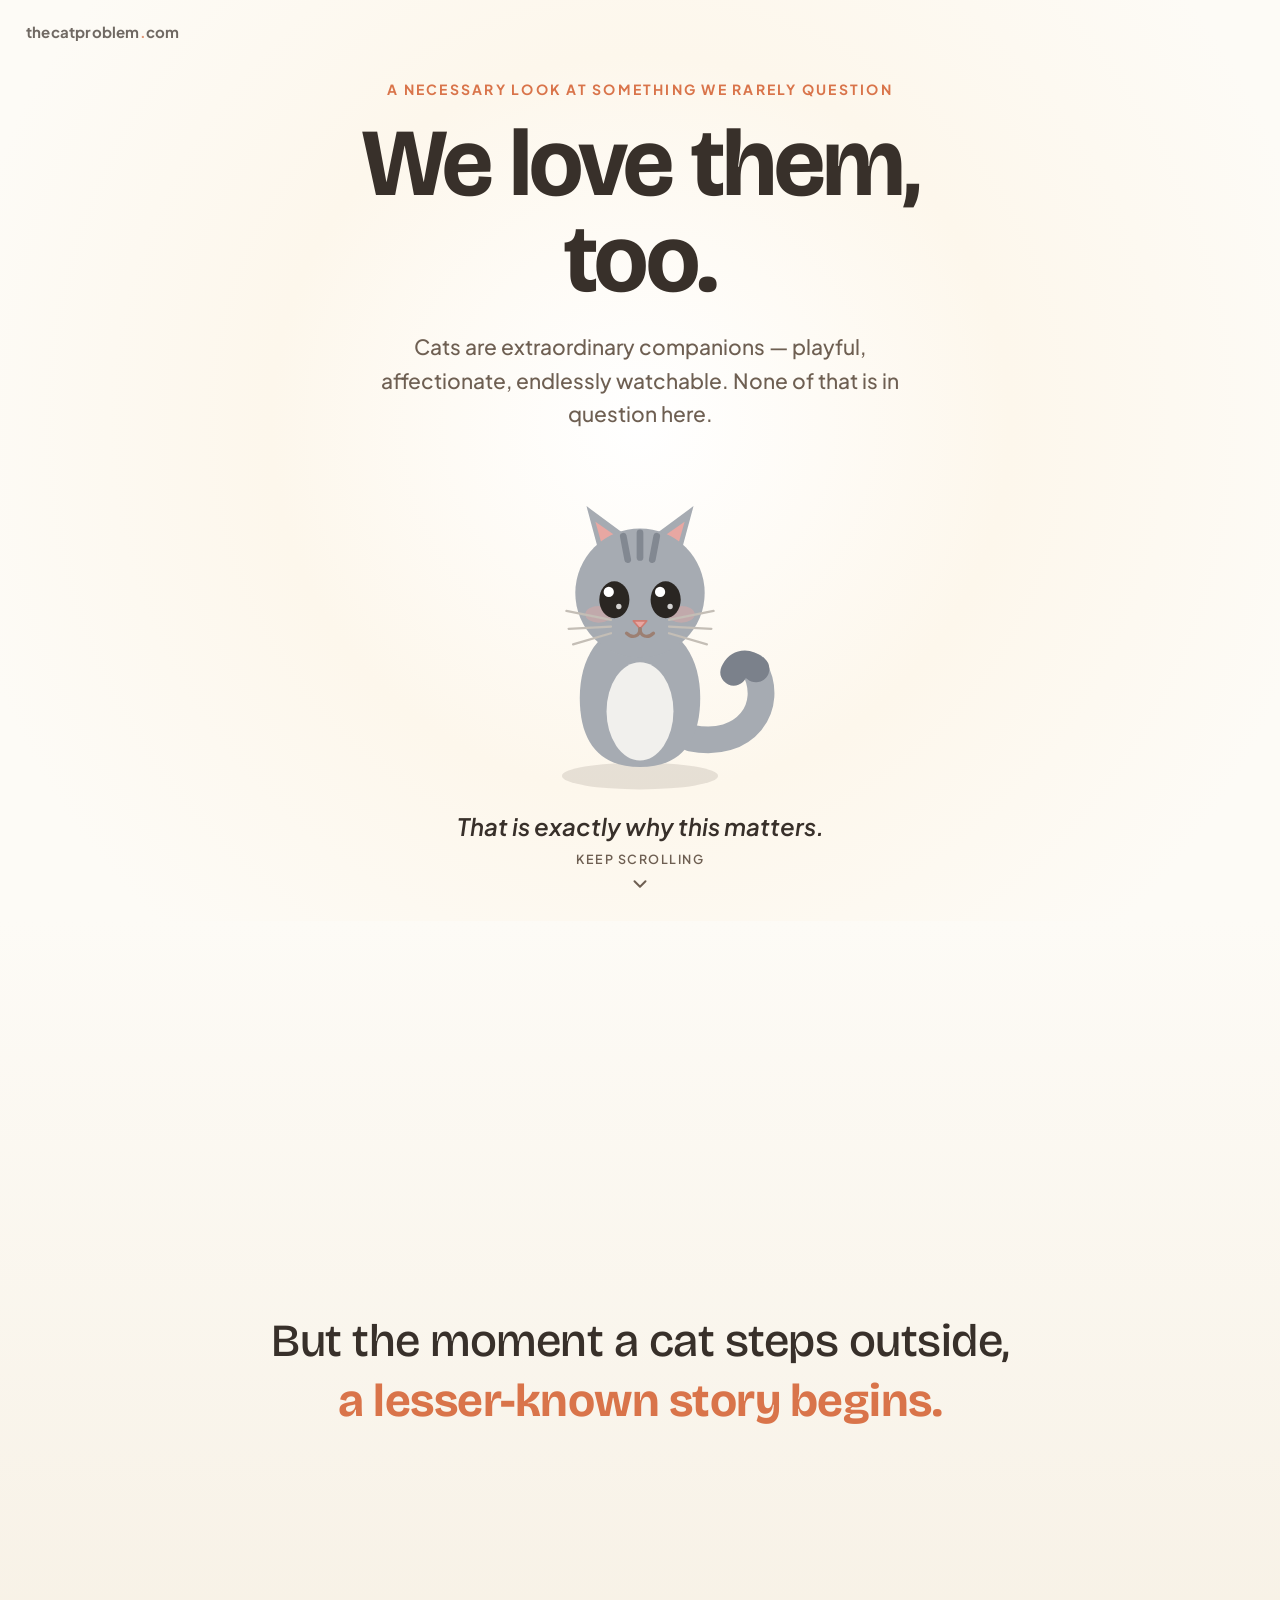
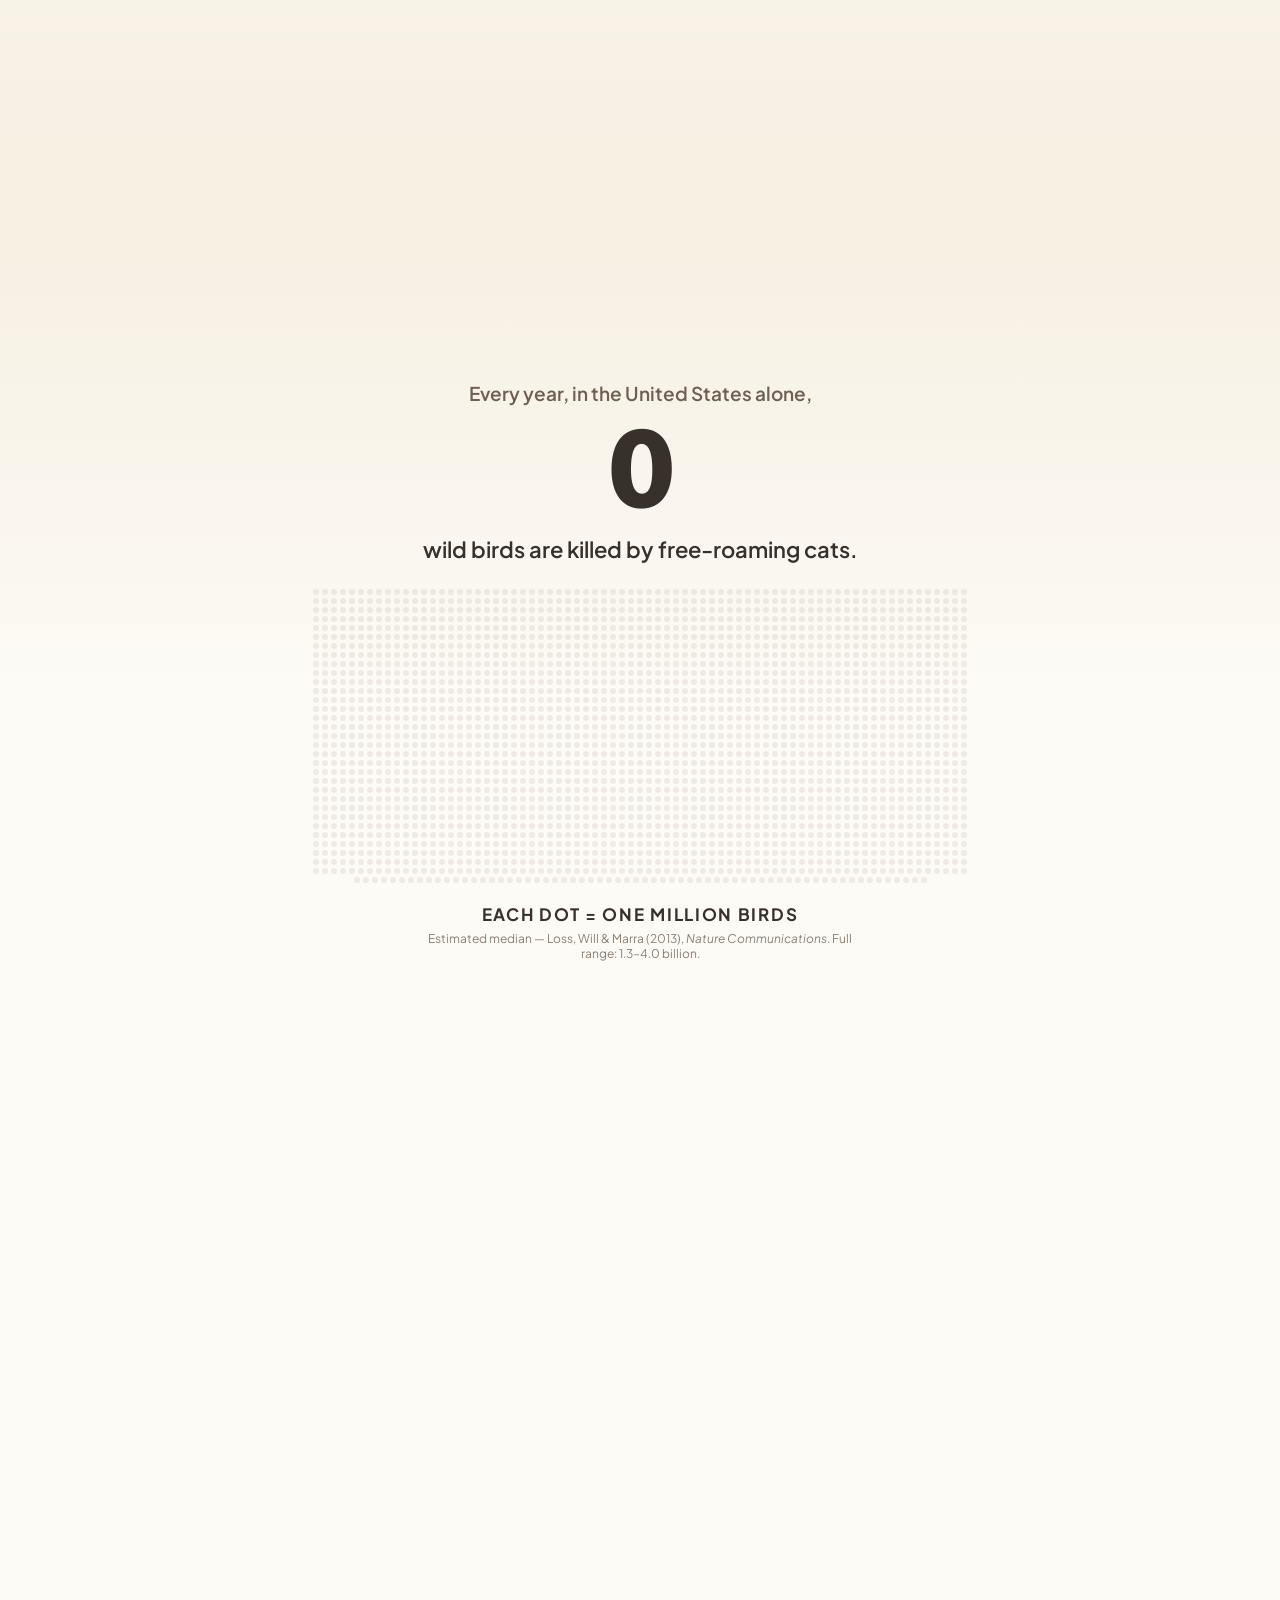
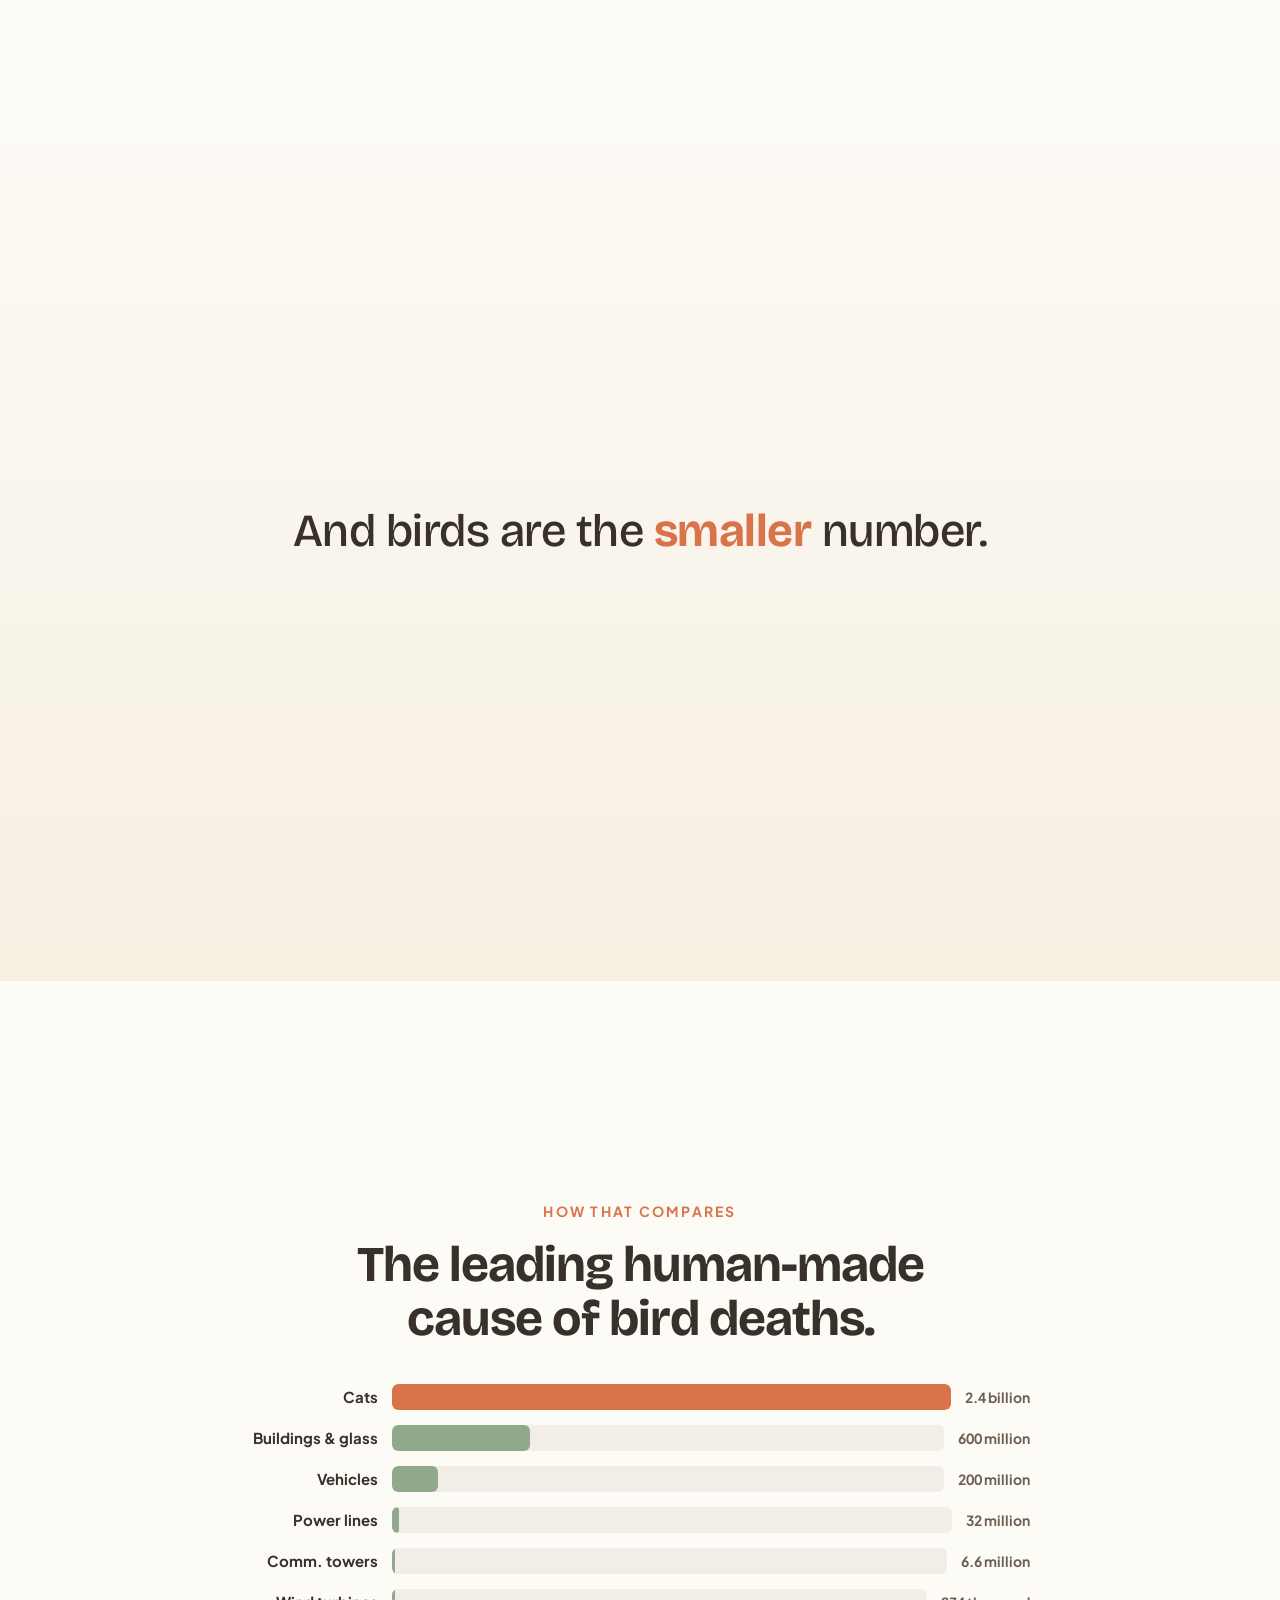
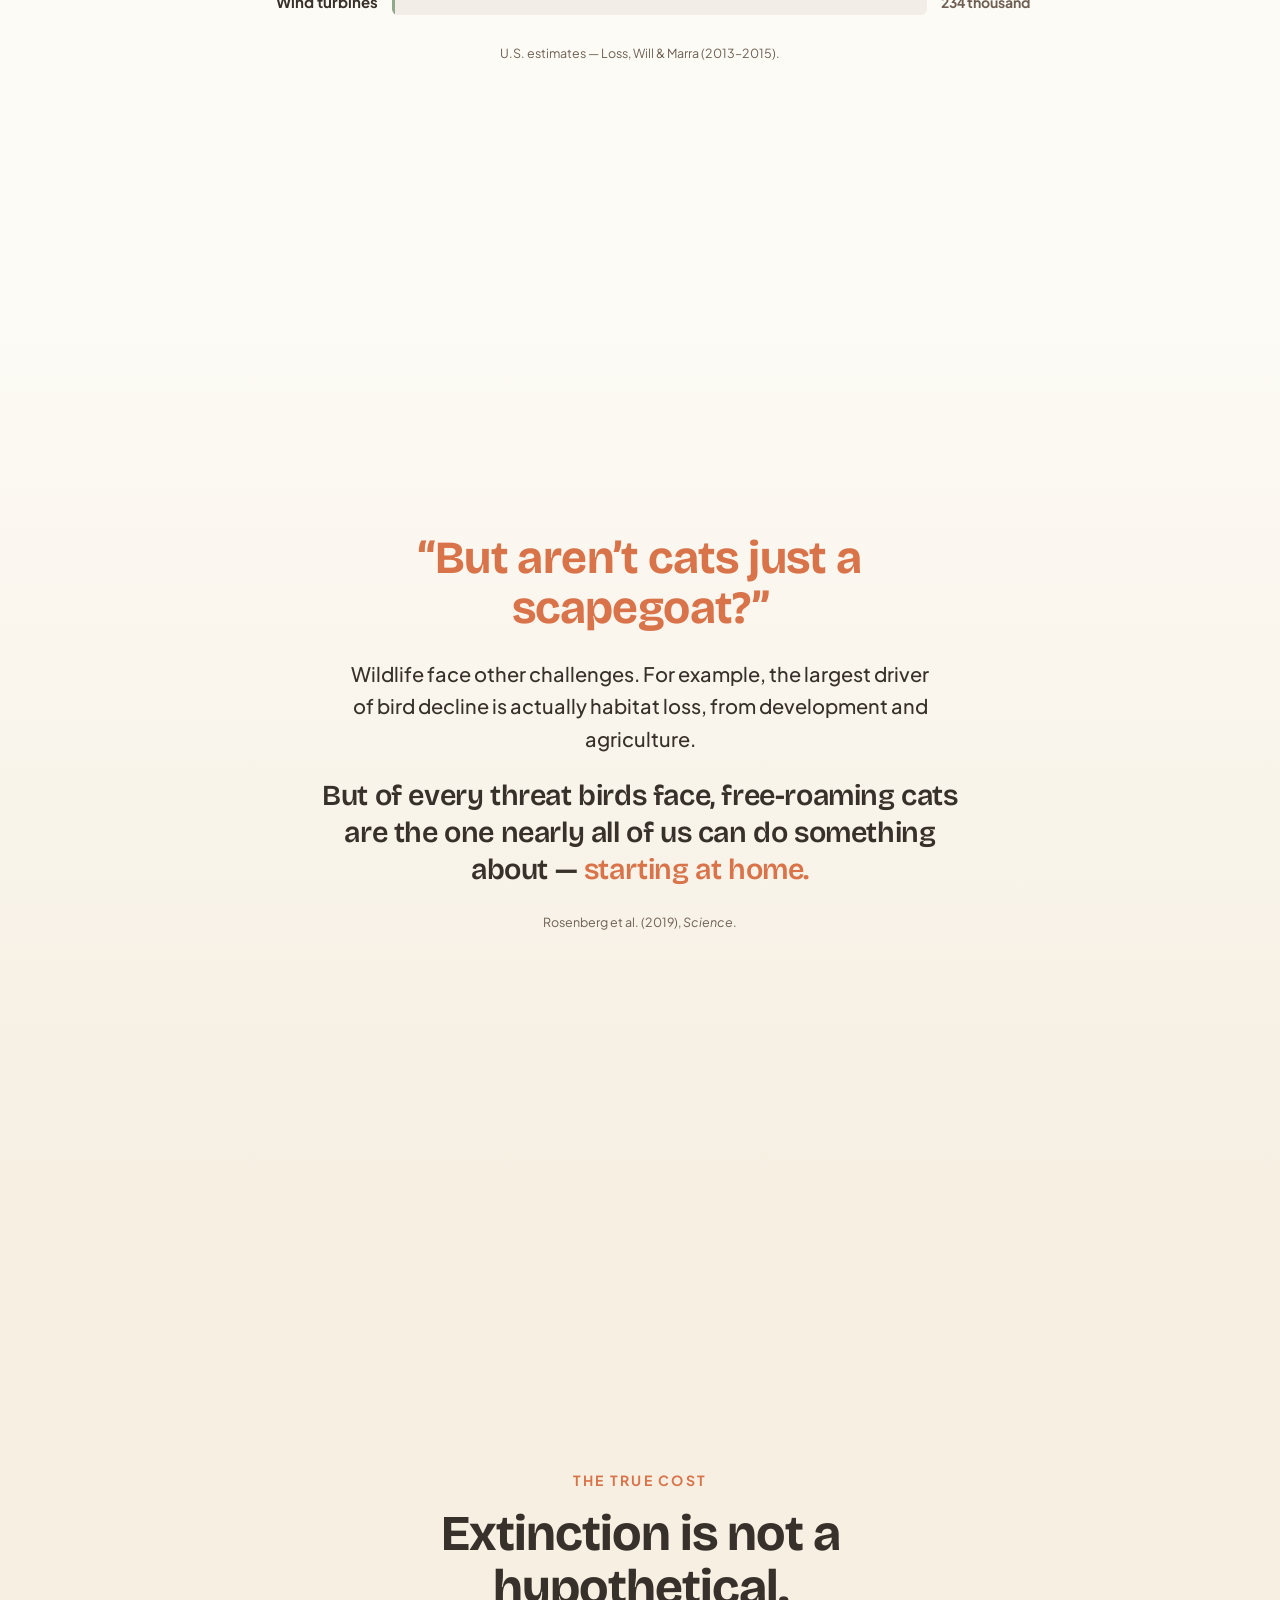
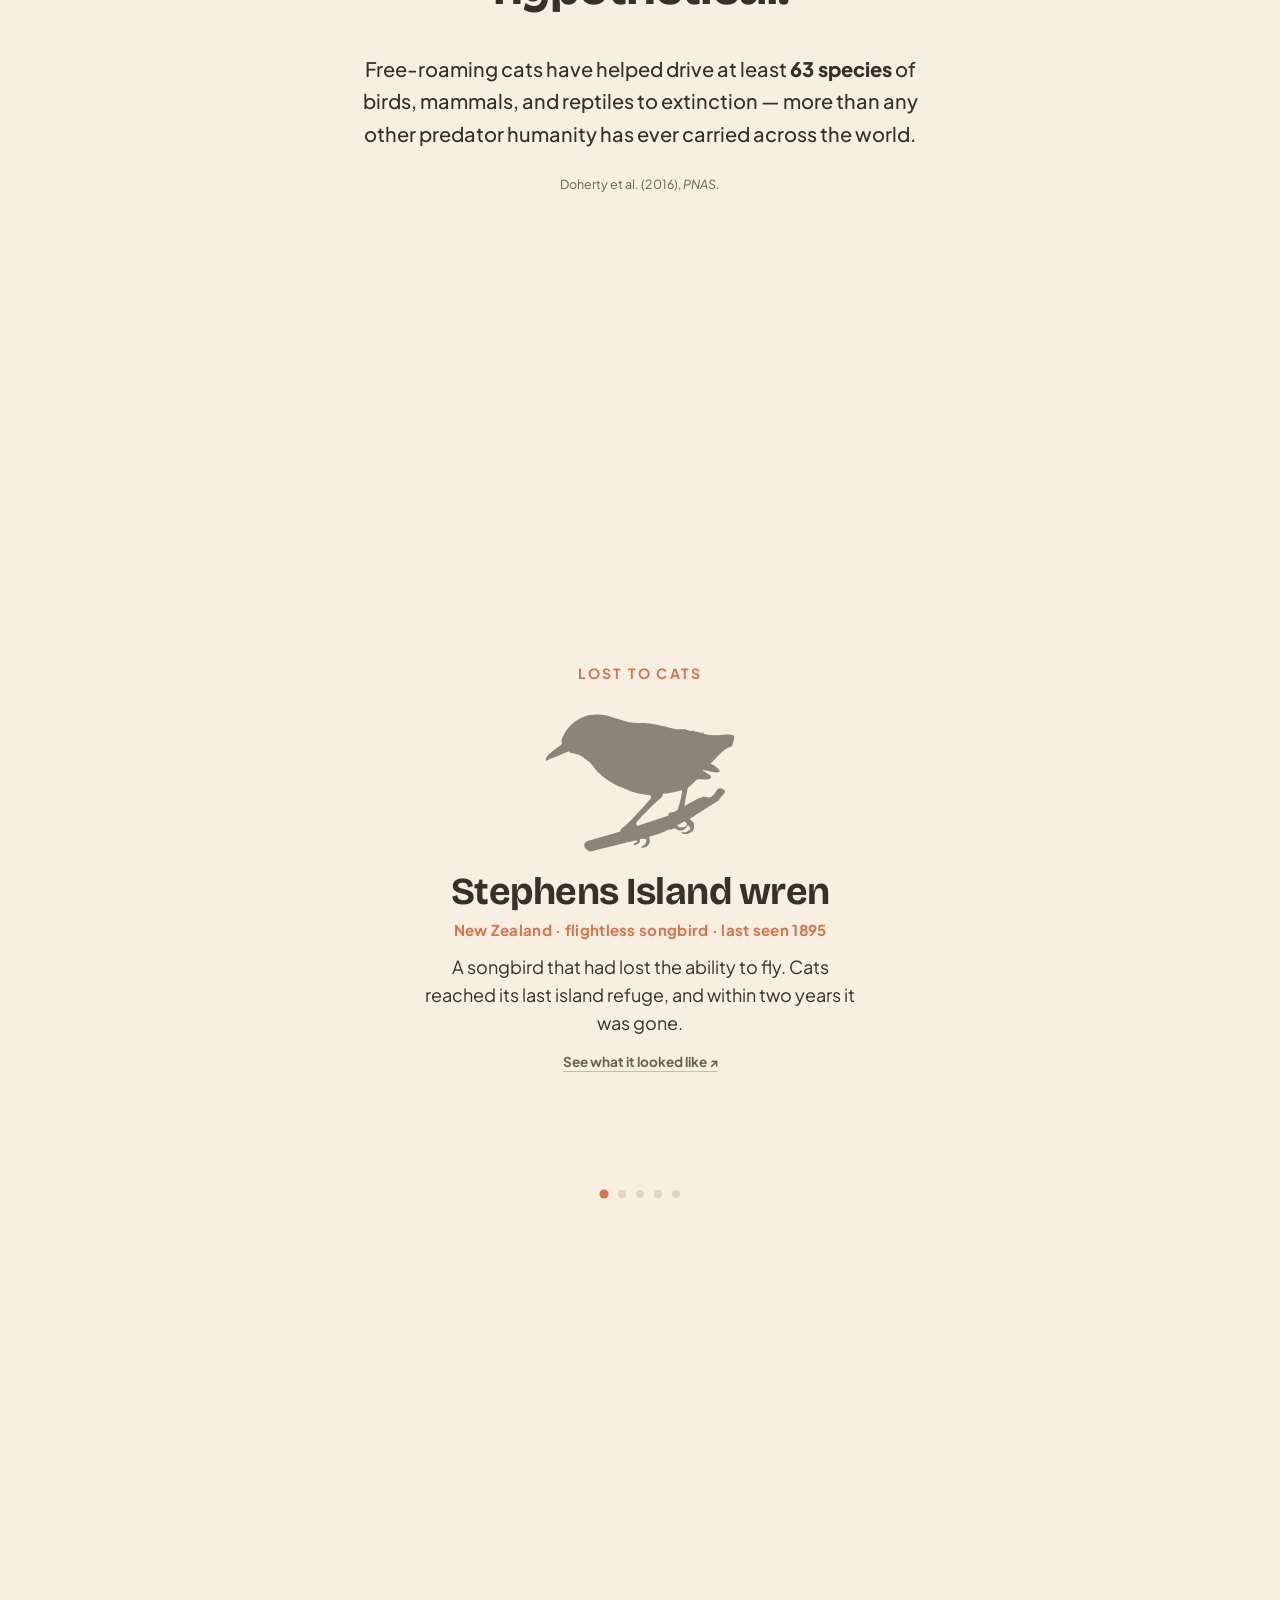
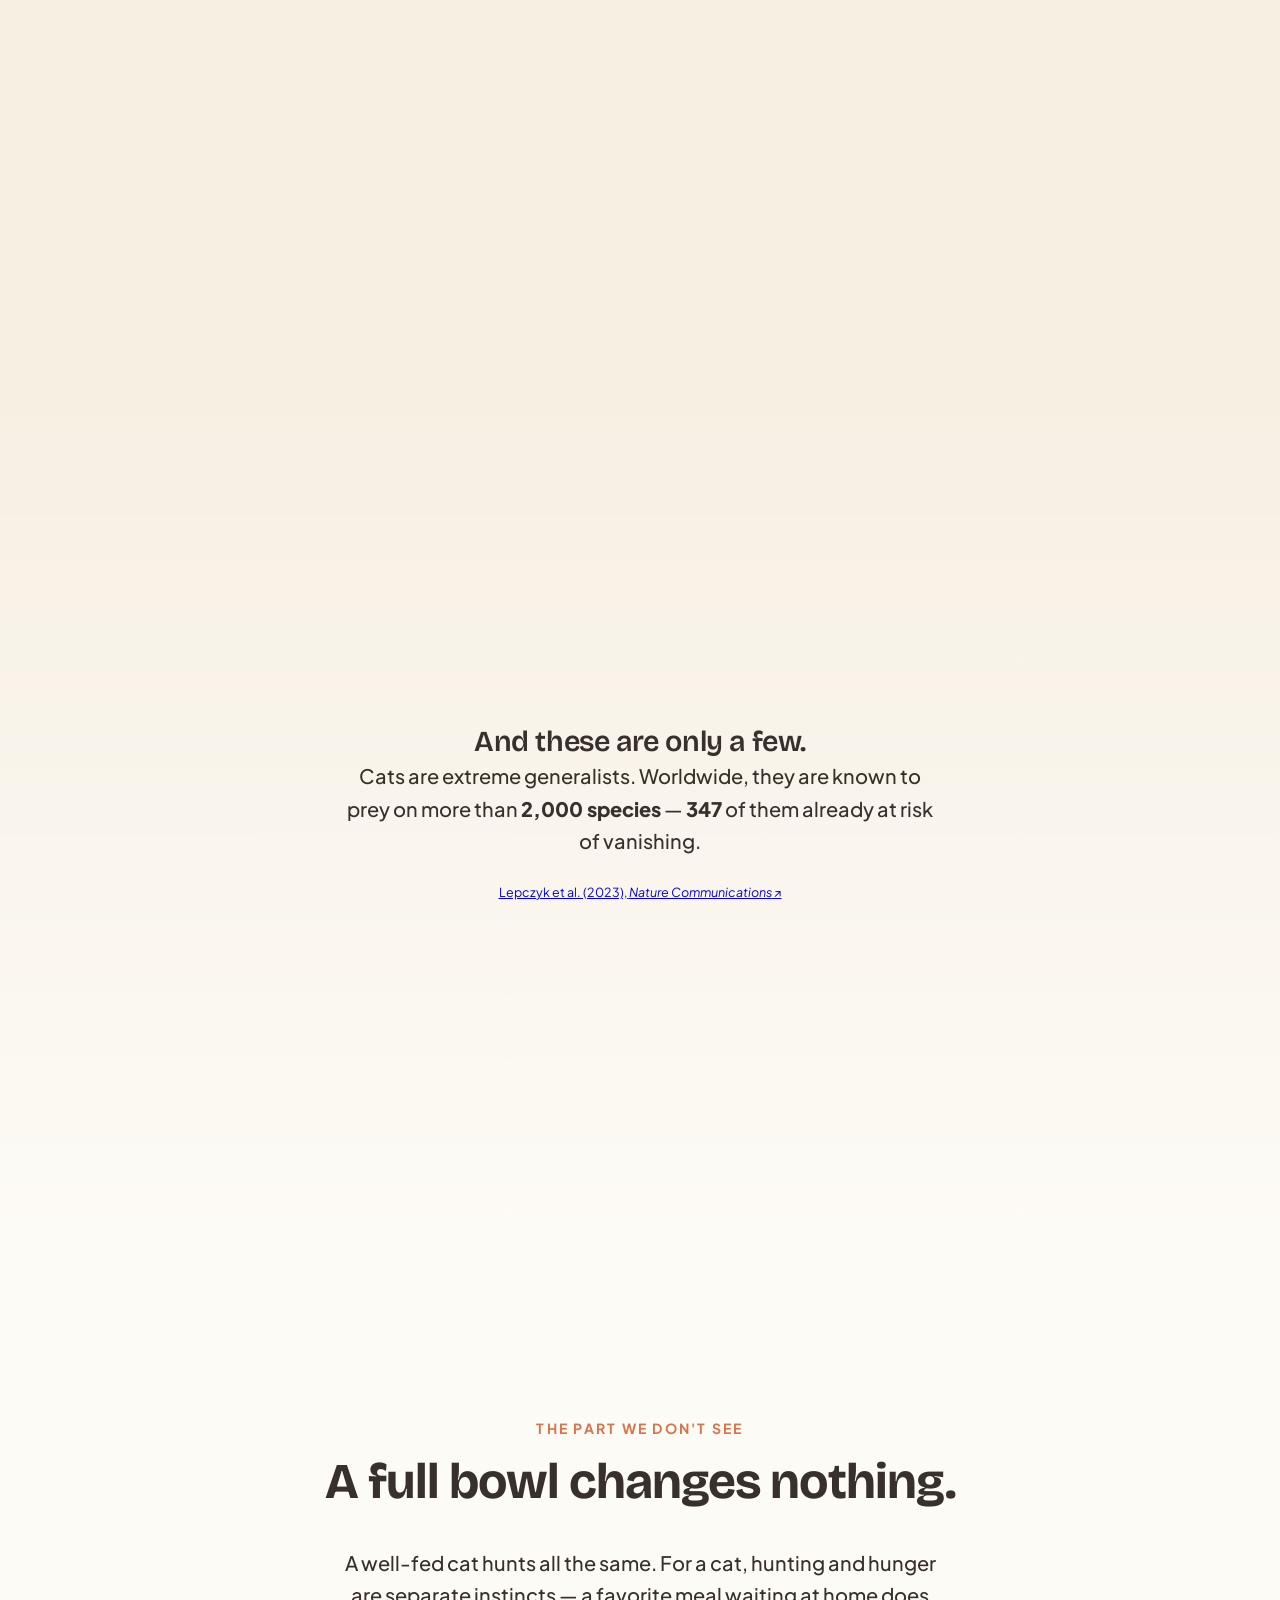
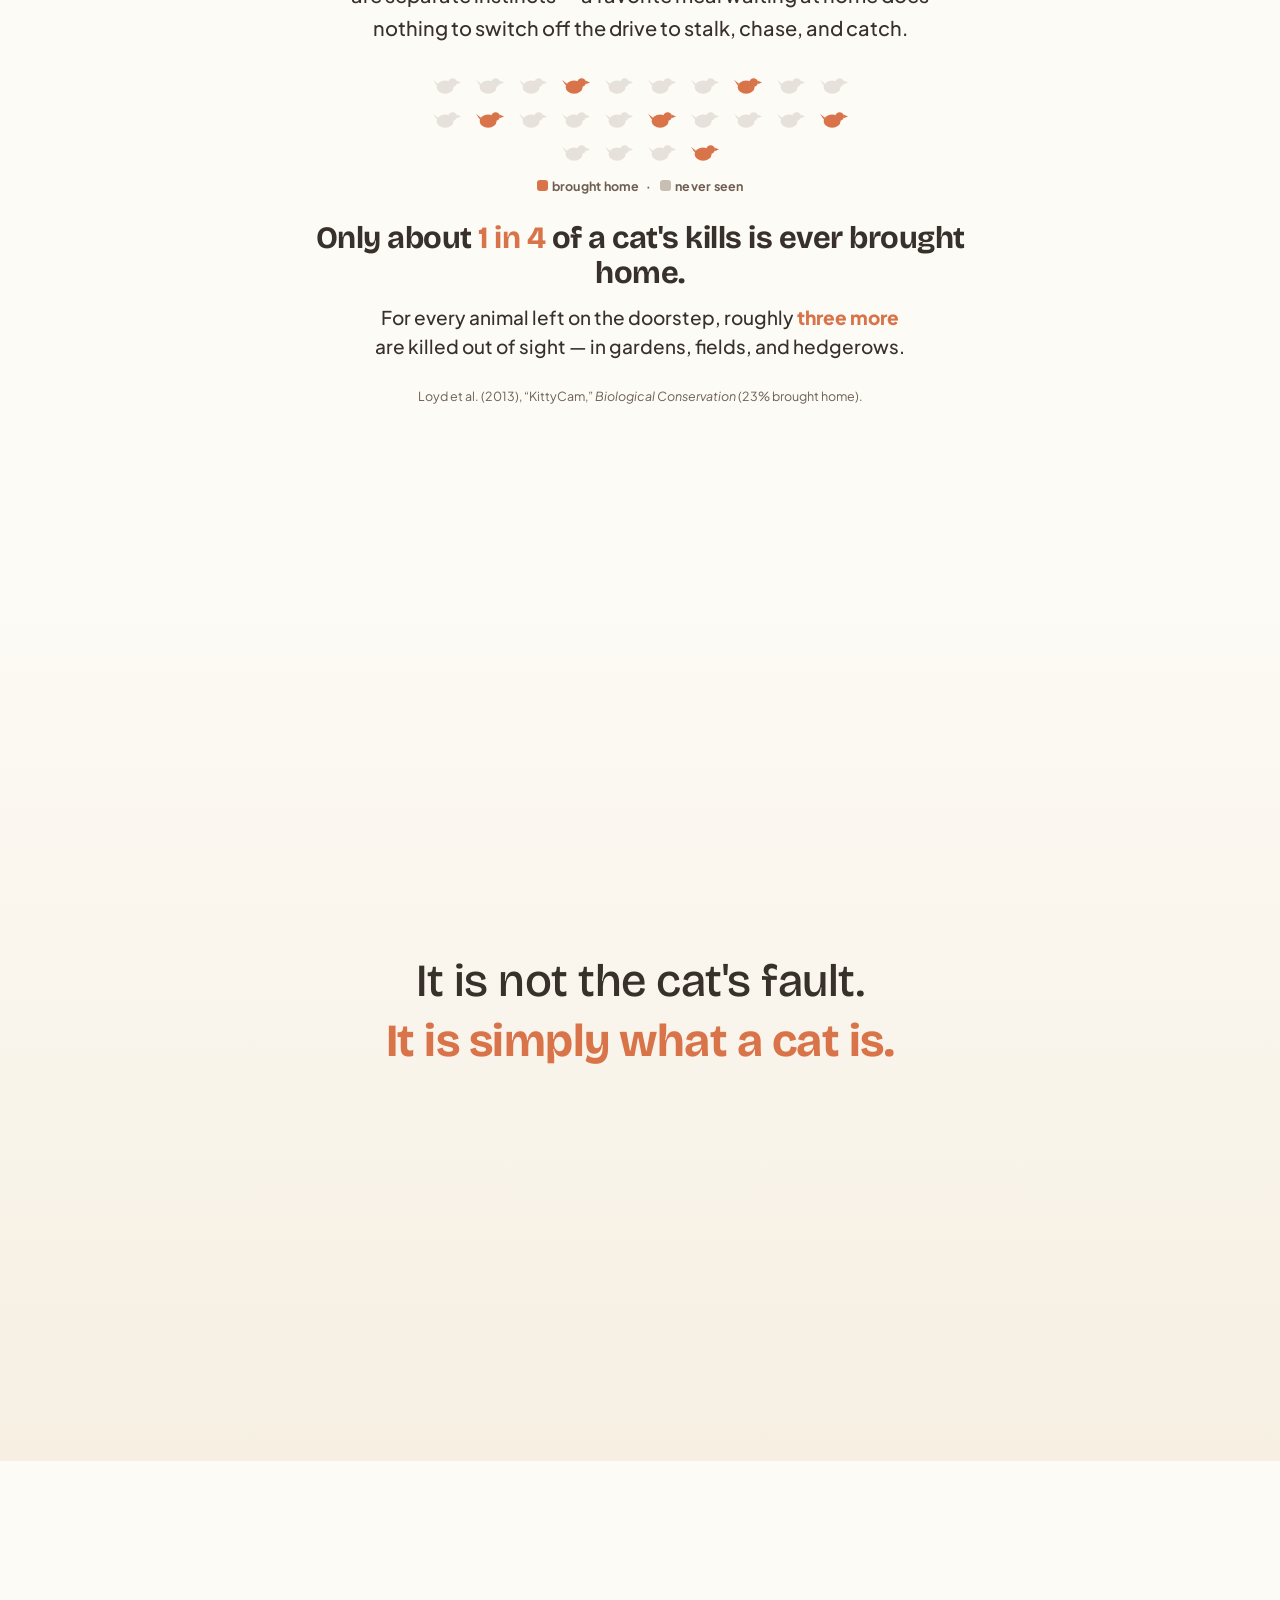
==== commit c73ed6e4: "Gallery: swap code-drawn silhouettes for the real traced ones Replace the 5 placeholder SVG silhouet" ====
--- a/index.html
+++ b/index.html
@@ -232,16 +232,7 @@
 
           <article class="species-card active">
             <div class="silhouette">
-              <svg viewBox="0 0 240 200" class="sil" aria-hidden="true"><g fill="currentColor">
-                <path d="M92,120 L58,64 L86,86 L104,120 Z"/>
-                <ellipse cx="128" cy="112" rx="46" ry="38"/>
-                <circle cx="164" cy="80" r="26"/>
-                <path d="M188,74 L214,82 L188,90 Z"/>
-                <rect x="120" y="146" width="5" height="24"/>
-                <rect x="136" y="146" width="5" height="24"/>
-                <rect x="112" y="168" width="20" height="5"/>
-                <rect x="130" y="168" width="20" height="5"/>
-              </g></svg>
+              <img class="sil" src="assets/silhouettes/stephens-island-wren.svg" alt="" aria-hidden="true" />
             </div>
             <h3 class="species-name">Stephens Island wren</h3>
             <p class="species-meta">New Zealand · flightless songbird · last seen 1895</p>
@@ -252,11 +243,7 @@
 
           <article class="species-card">
             <div class="silhouette">
-              <svg viewBox="0 0 240 200" class="sil" aria-hidden="true"><g fill="currentColor">
-                <path d="M20,96 C70,72 100,80 120,108 C140,80 170,72 220,96 C175,104 145,112 120,132 C95,112 65,104 20,96 Z"/>
-                <path d="M120,108 L112,84 L128,84 Z"/>
-                <path d="M120,128 L108,158 L120,146 L132,158 Z"/>
-              </g></svg>
+              <img class="sil" src="assets/silhouettes/guadalupe-storm-petrel.svg" alt="" aria-hidden="true" />
             </div>
             <h3 class="species-name">Guadalupe storm-petrel</h3>
             <p class="species-meta">Guadalupe Island, Mexico · seabird · last seen 1912</p>
@@ -267,15 +254,7 @@
 
           <article class="species-card">
             <div class="silhouette">
-              <svg viewBox="0 0 240 200" class="sil" aria-hidden="true"><g fill="currentColor">
-                <path d="M132,120 L176,196 L150,150 L134,132 Z"/>
-                <ellipse cx="120" cy="112" rx="36" ry="46"/>
-                <circle cx="98" cy="66" r="27"/>
-                <path d="M74,60 C58,58 54,74 66,82 C60,74 68,68 76,72 Z"/>
-                <rect x="96" y="152" width="5" height="22"/>
-                <rect x="112" y="152" width="5" height="22"/>
-                <rect x="84" y="172" width="52" height="5"/>
-              </g></svg>
+              <img class="sil" src="assets/silhouettes/macquarie-island-parakeet.svg" alt="" aria-hidden="true" />
             </div>
             <h3 class="species-name">Macquarie Island parakeet</h3>
             <p class="species-meta">Macquarie Island, Australia · parrot · last seen 1890</p>
@@ -286,17 +265,7 @@
 
           <article class="species-card">
             <div class="silhouette">
-              <svg viewBox="0 0 240 200" class="sil" aria-hidden="true"><g fill="currentColor">
-                <path d="M86,118 C58,130 44,150 34,170 L46,174 C56,154 72,136 94,128 Z"/>
-                <circle cx="34" cy="170" r="12"/>
-                <ellipse cx="120" cy="118" rx="50" ry="36"/>
-                <path d="M150,102 C176,98 196,106 208,114 C196,122 176,128 150,126 Z"/>
-                <path d="M206,108 L222,114 L206,120 Z"/>
-                <ellipse cx="150" cy="66" rx="10" ry="34"/>
-                <ellipse cx="169" cy="70" rx="10" ry="32"/>
-                <rect x="106" y="148" width="7" height="26"/>
-                <rect x="132" y="148" width="7" height="26"/>
-              </g></svg>
+              <img class="sil" src="assets/silhouettes/lesser-bilby.svg" alt="" aria-hidden="true" />
             </div>
             <h3 class="species-name">Lesser bilby</h3>
             <p class="species-meta">Central Australia · burrowing marsupial · extinct by the 1960s</p>
@@ -307,17 +276,7 @@
 
           <article class="species-card">
             <div class="silhouette">
-              <svg viewBox="0 0 240 200" class="sil" aria-hidden="true"><g fill="currentColor">
-                <path d="M70,150 C40,150 30,168 60,178 L152,178 L152,168 L82,160 Z"/>
-                <ellipse cx="104" cy="138" rx="44" ry="36"/>
-                <rect x="78" y="168" width="74" height="12"/>
-                <ellipse cx="142" cy="96" rx="26" ry="34"/>
-                <circle cx="162" cy="56" r="16"/>
-                <ellipse cx="156" cy="34" rx="5" ry="15"/>
-                <ellipse cx="168" cy="34" rx="5" ry="15"/>
-                <path d="M174,54 L190,58 L174,64 Z"/>
-                <path d="M150,110 C160,120 162,134 158,148 L150,146 C152,134 150,122 144,112 Z"/>
-              </g></svg>
+              <img class="sil" src="assets/silhouettes/crescent-nail-tail-wallaby.svg" alt="" aria-hidden="true" />
             </div>
             <h3 class="species-name">Crescent nail-tail wallaby</h3>
             <p class="species-meta">Inland Australia · small wallaby · extinct 1956</p>
@@ -656,6 +615,7 @@
 
   </main>
 
+  <script>window.CATPROBLEM_PLEDGE_URL = "https://catproblem-pledge.thecatproblem.workers.dev/";</script>
   <script src="main.js"></script>
 </body>
 </html>
--- a/styles.css
+++ b/styles.css
@@ -506,11 +506,19 @@
   transform: none;
   pointer-events: auto;
 }
-.silhouette { color: #8E8379; margin-bottom: 6px; }
+.silhouette {
+  margin-bottom: 6px;
+  height: clamp(120px, 20vh, 158px);
+  display: flex;
+  align-items: flex-end;
+  justify-content: center;
+}
 .sil {
-  width: clamp(150px, 38vw, 220px);
-  height: auto;
   display: block;
+  height: 100%;
+  width: auto;
+  max-width: 90%;
+  object-fit: contain;
 }
 .species-name {
   font-family: var(--font-display);
@@ -916,6 +924,24 @@
   font-weight: 700;
   color: var(--ink-soft);
   min-height: 1.2em;
+  display: inline-block;
+}
+.pledge-count.pop { animation: countPop .55s var(--ease); }
+@keyframes countPop {
+  0%   { transform: scale(1);    color: var(--ink-soft); }
+  35%  { transform: scale(1.28); color: var(--terracotta); }
+  100% { transform: scale(1);    color: var(--ink-soft); }
+}
+
+/* pledge confetti */
+.confetti-piece {
+  position: fixed;
+  top: 0; left: 0;
+  width: 9px; height: 14px;
+  border-radius: 2px;
+  z-index: 9999;
+  pointer-events: none;
+  will-change: transform, opacity;
 }
 
 .closing-actions { margin: 0 0 36px; }
@@ -1022,5 +1048,6 @@
   .reveal { transition-duration: .01ms; }
   .bar-fill { transition-duration: .01ms; }
   .critter { transition-duration: .01ms !important; transition-delay: 0s !important; }
+  .pledge-count.pop { animation: none; }
   html { scroll-behavior: auto; }
 }
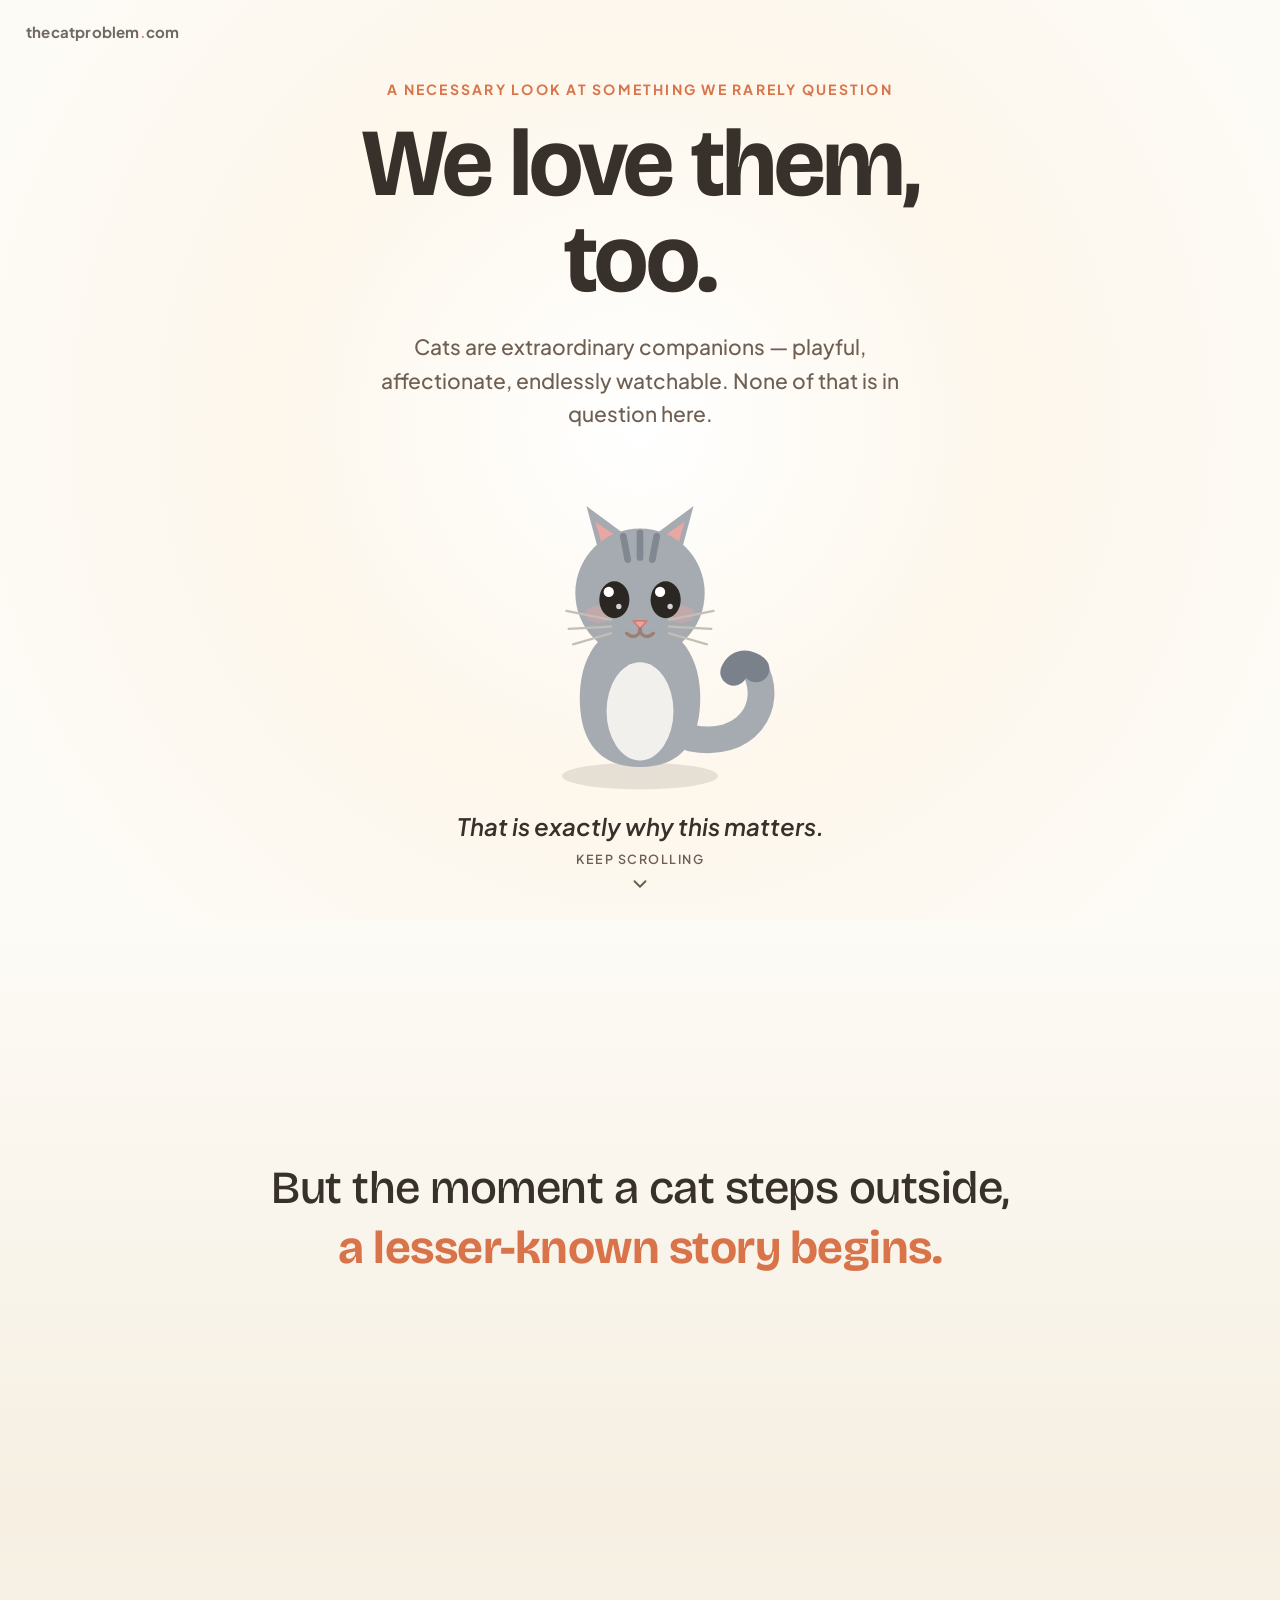
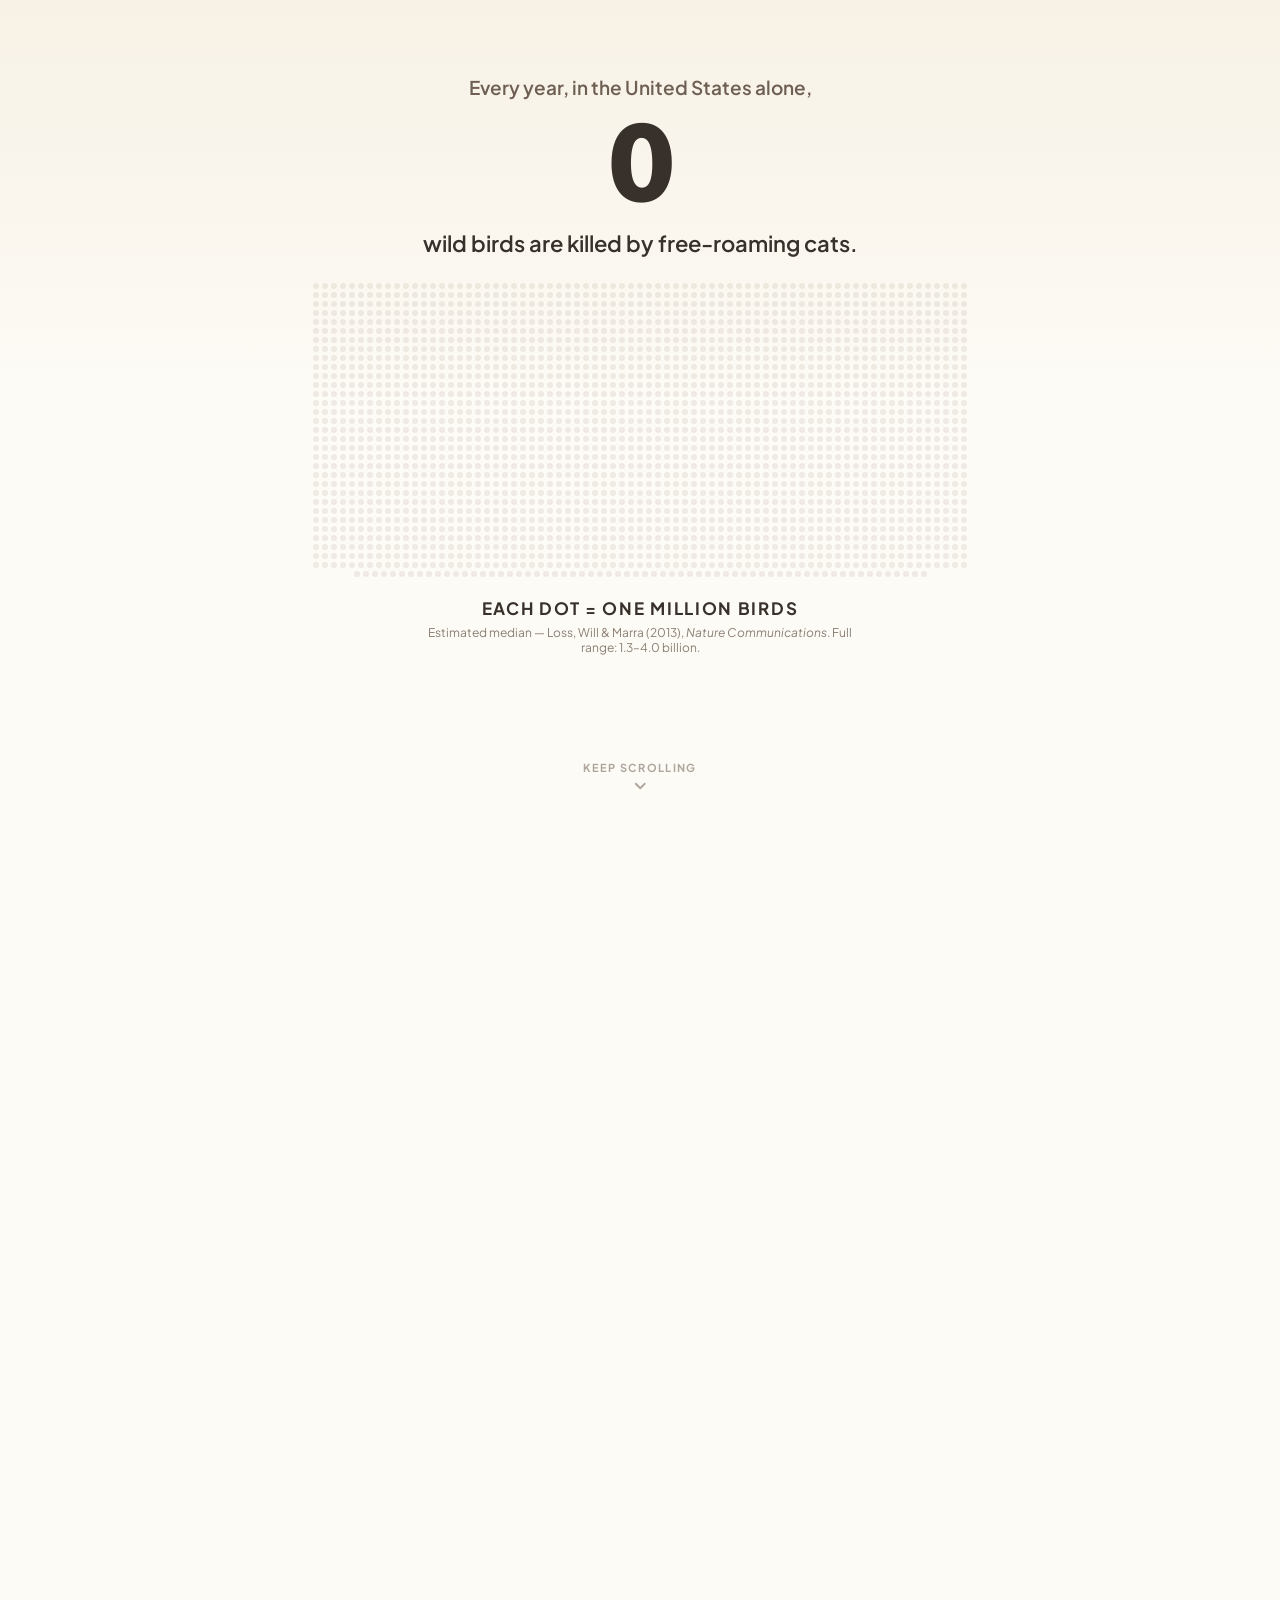
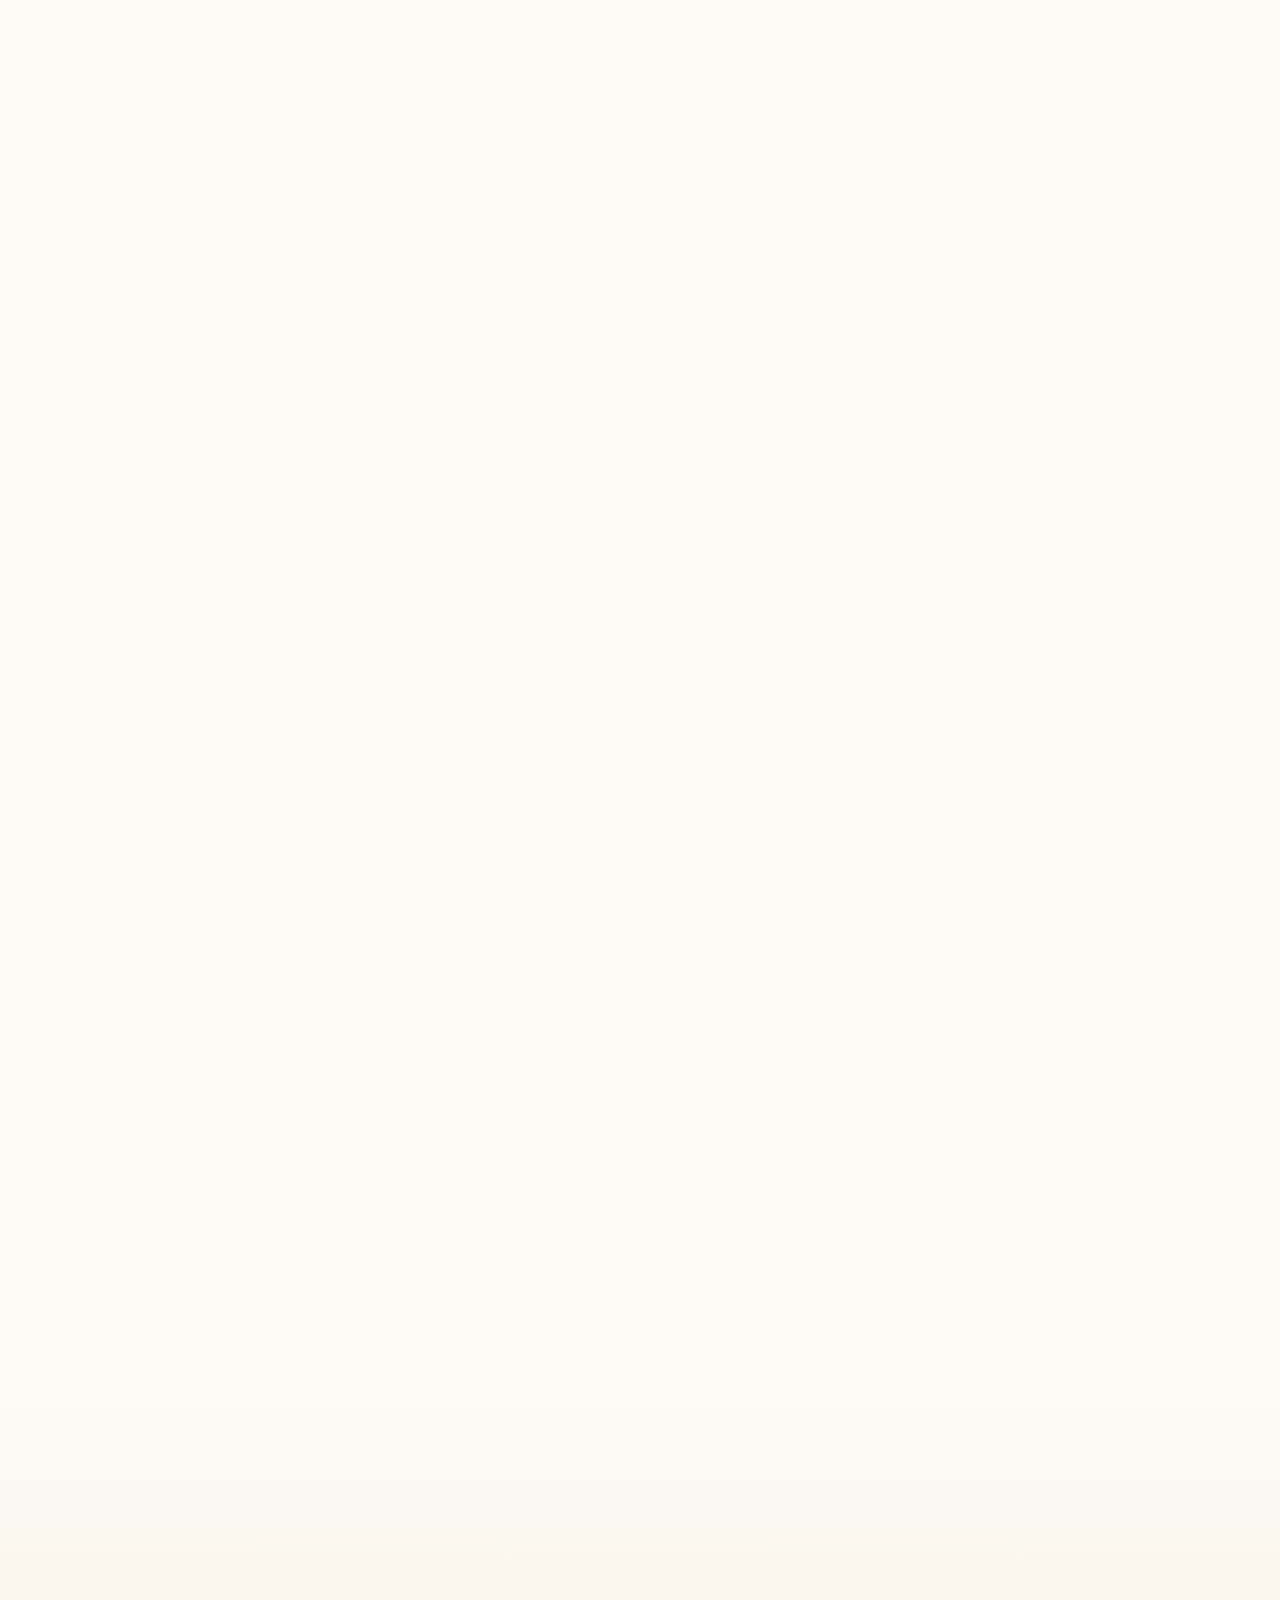
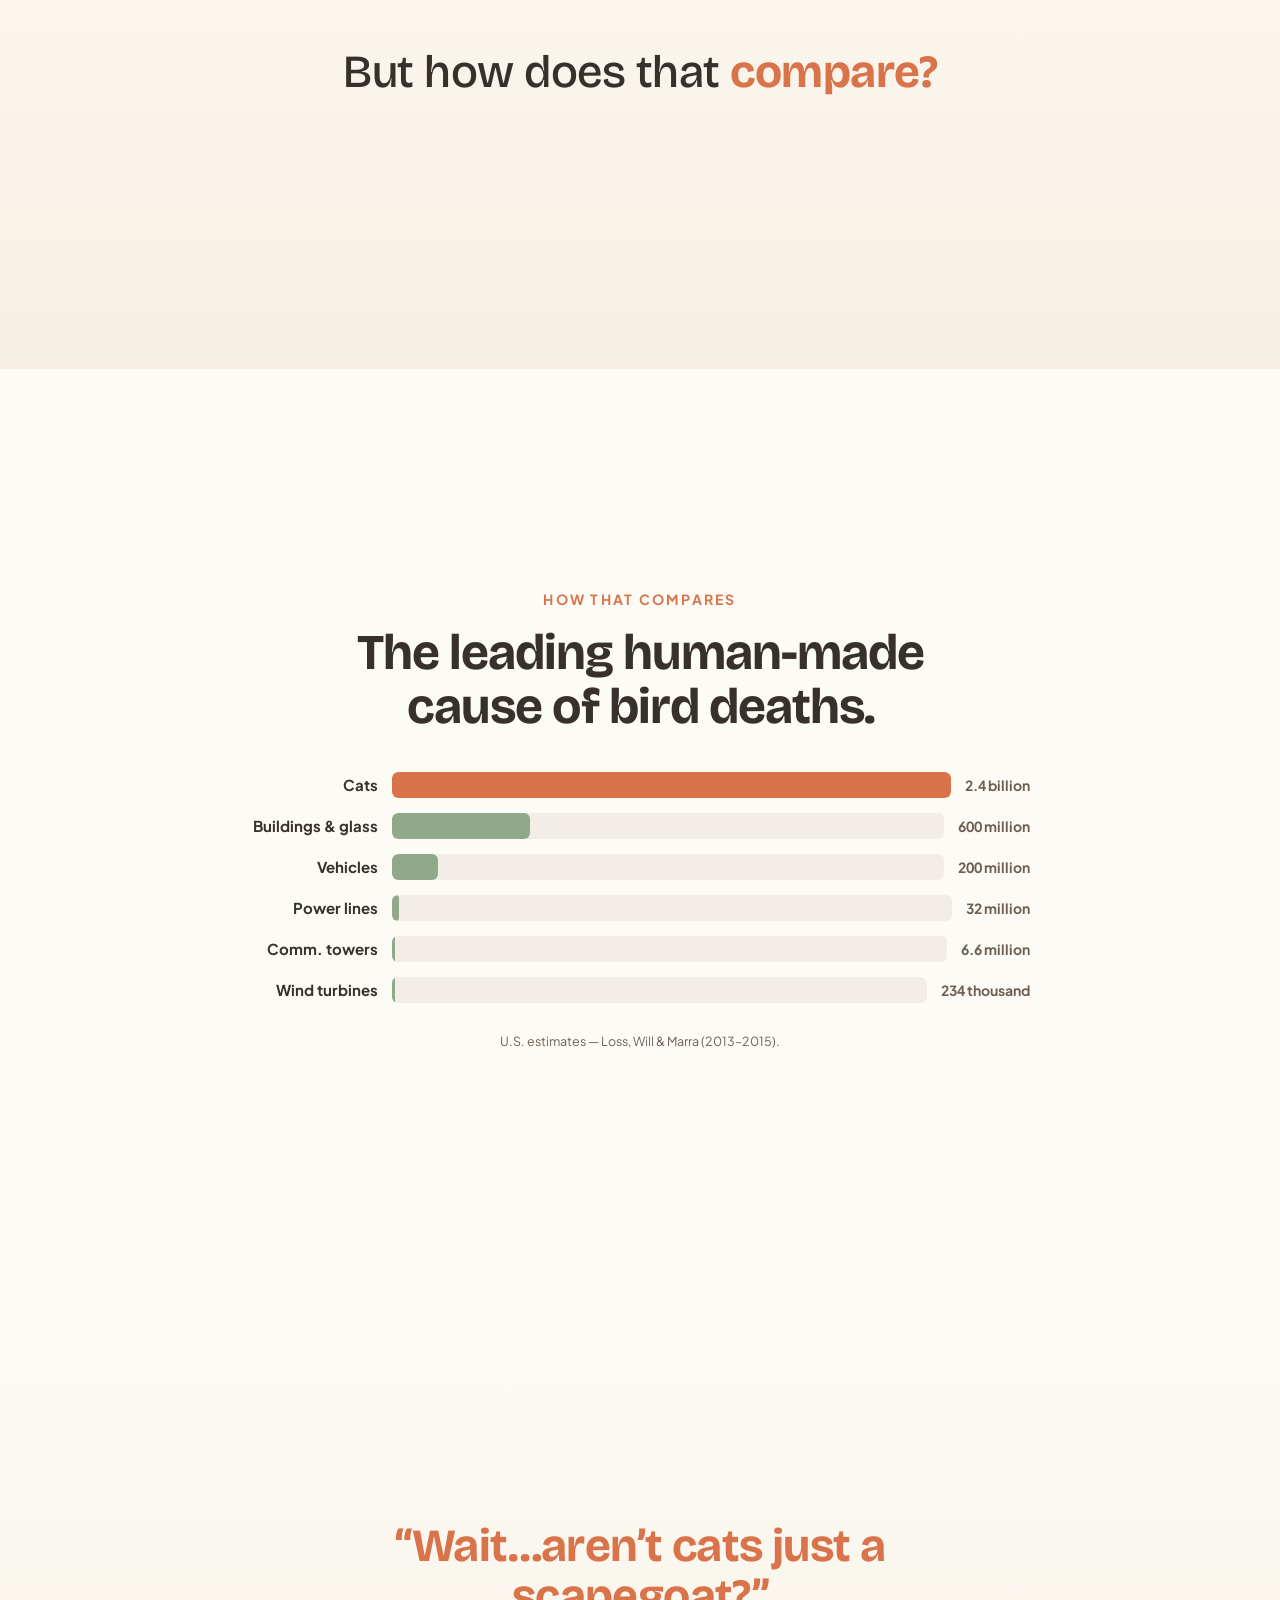
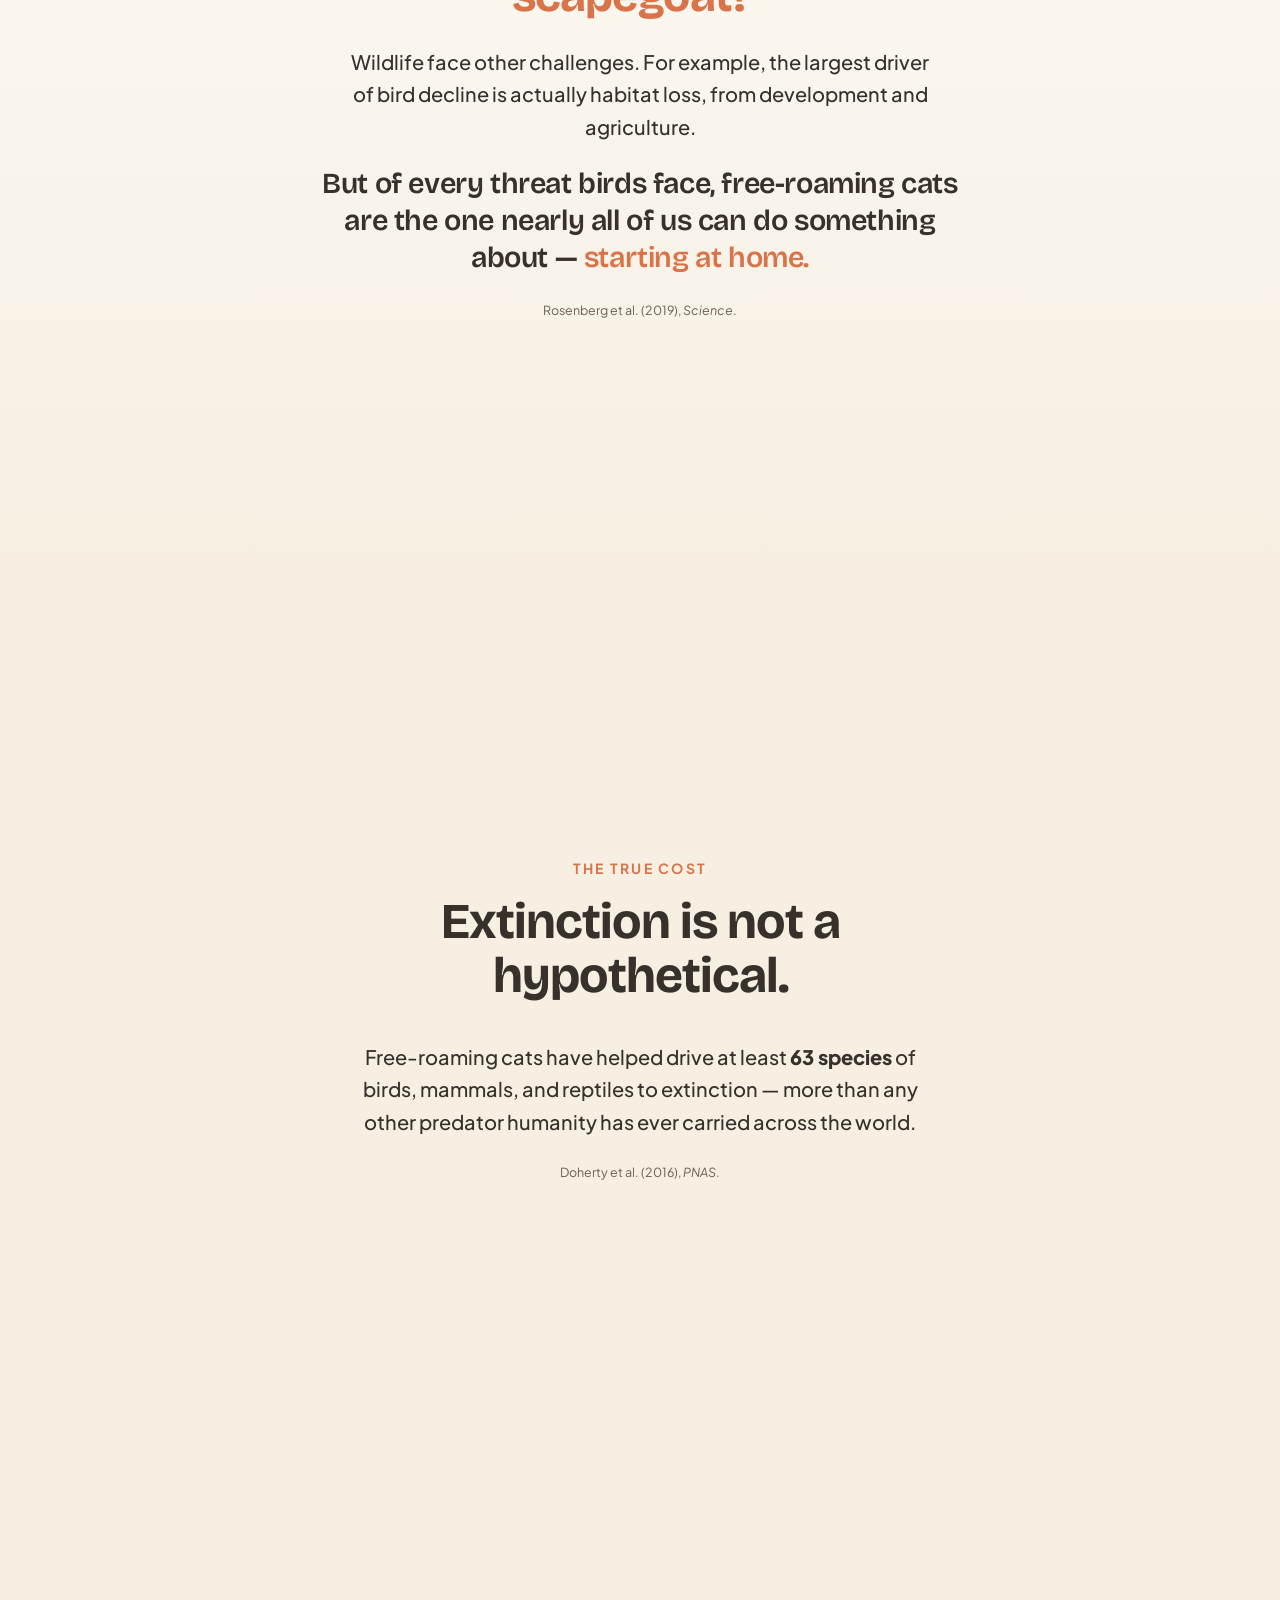
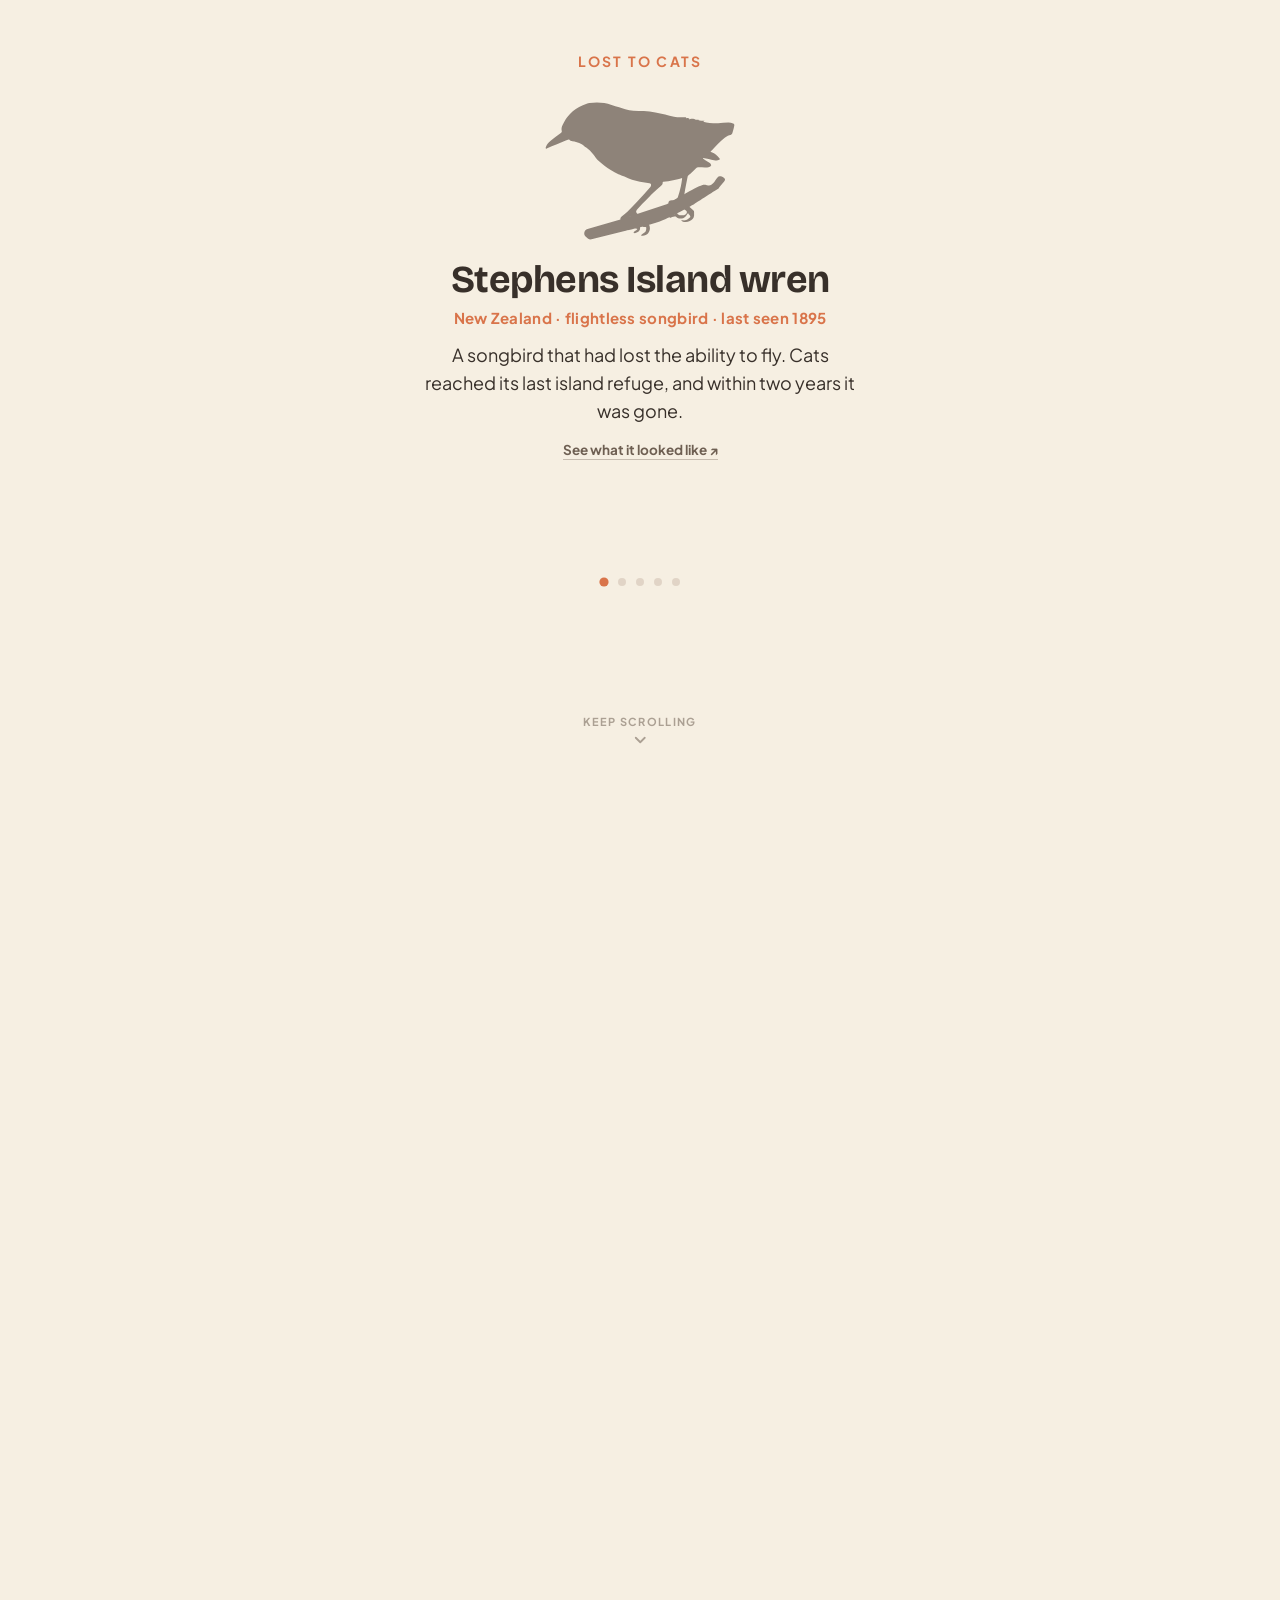
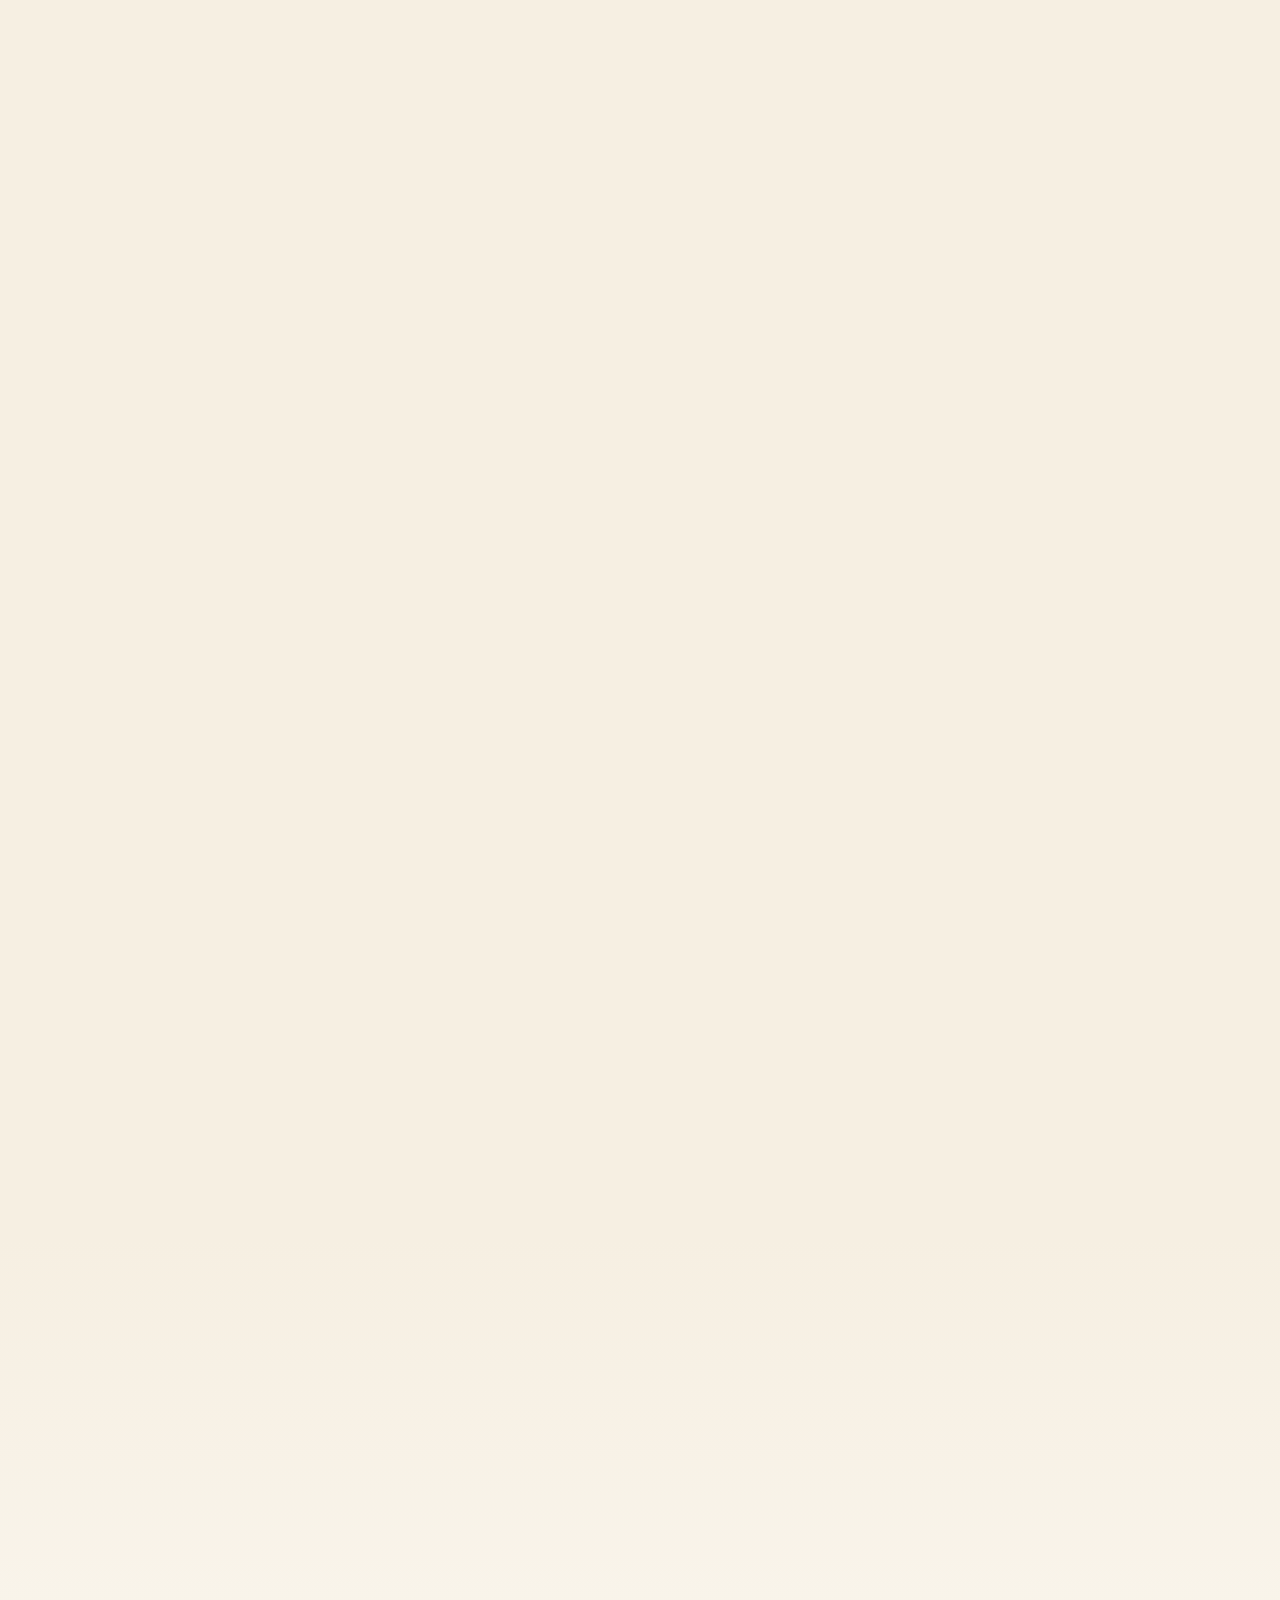
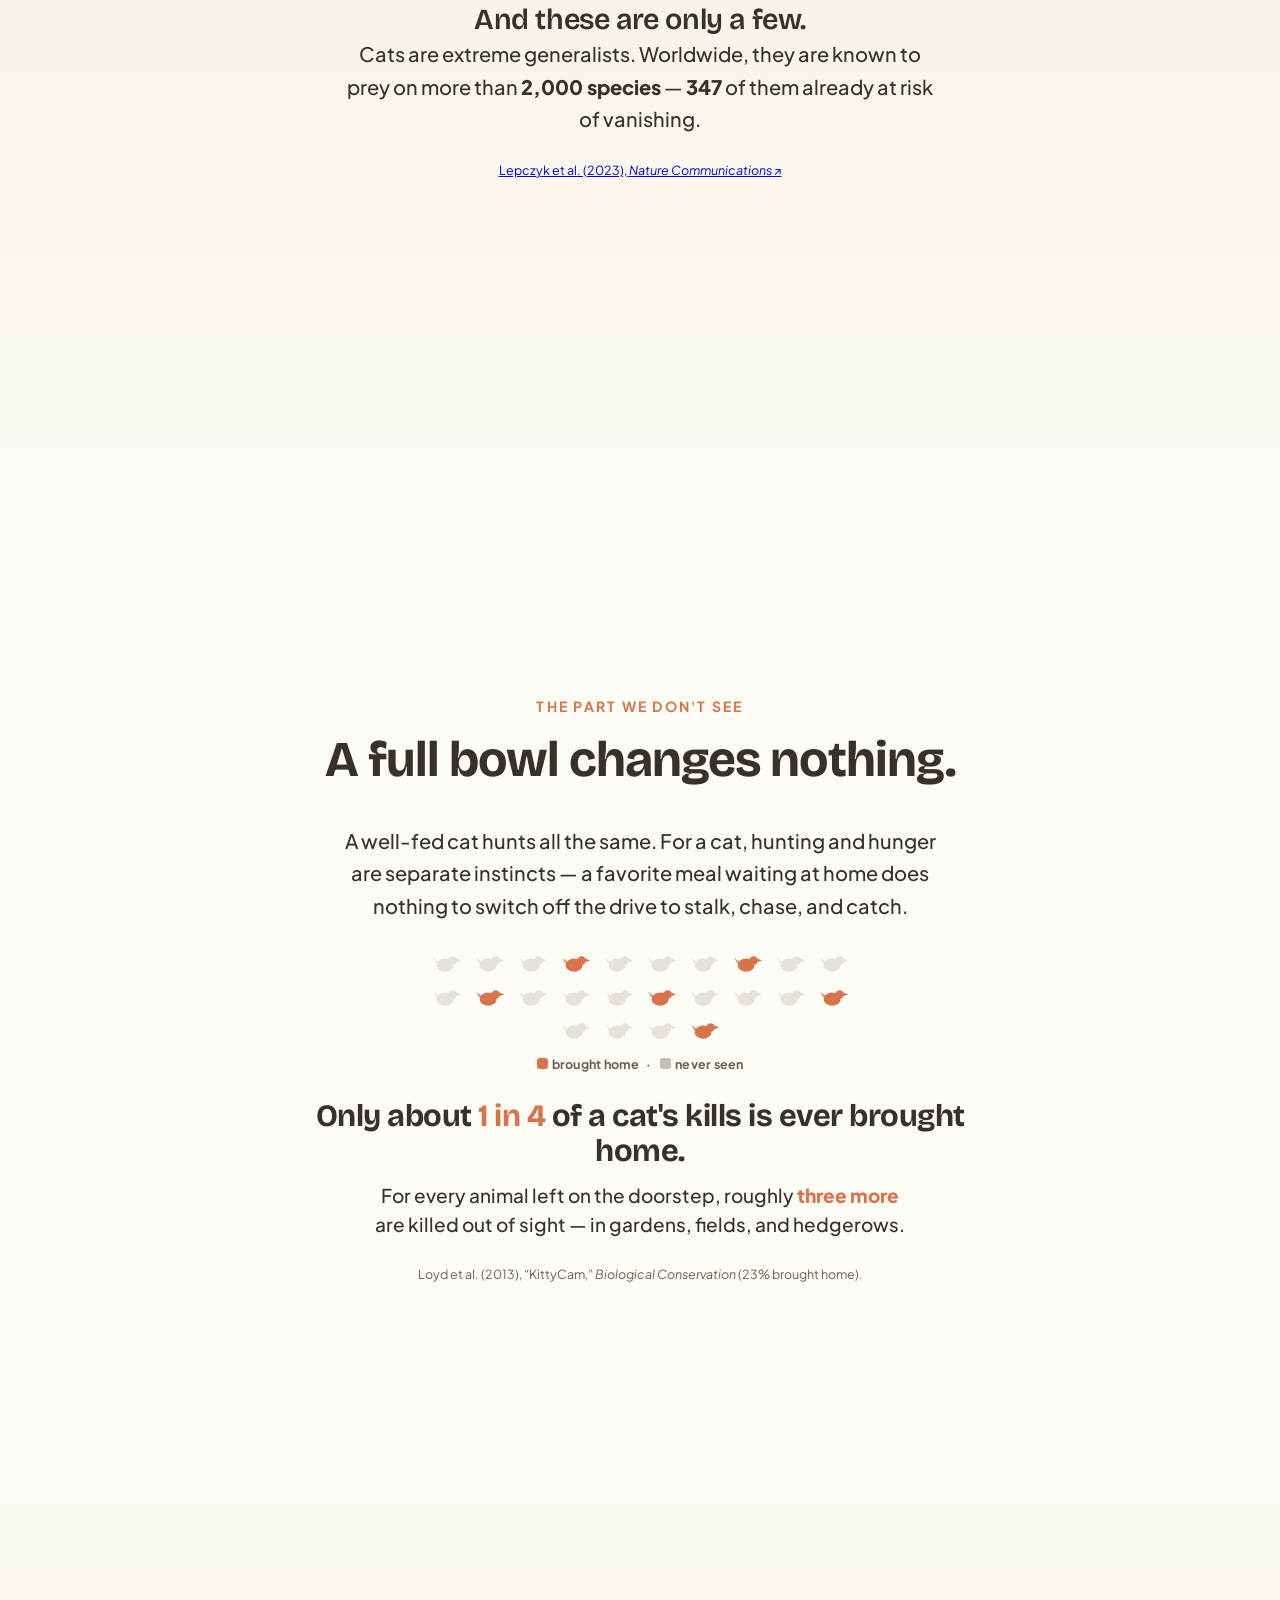
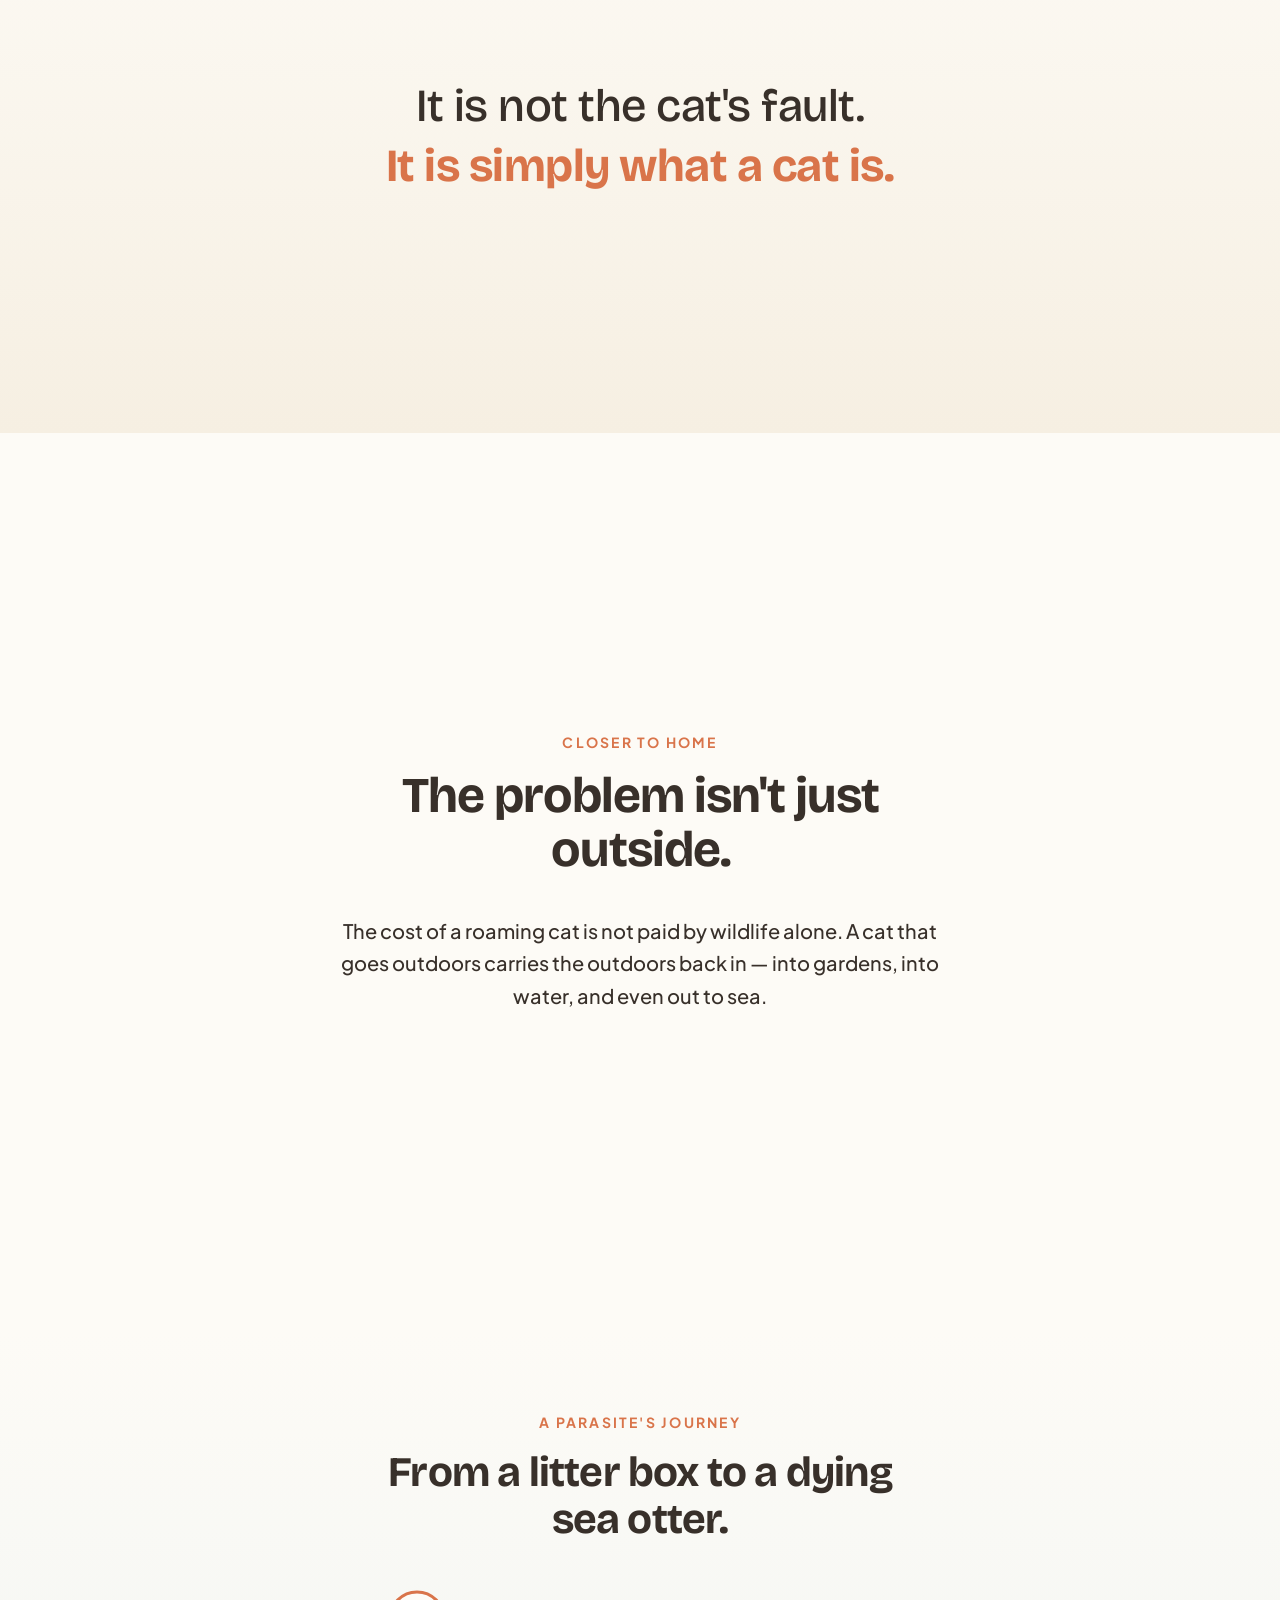
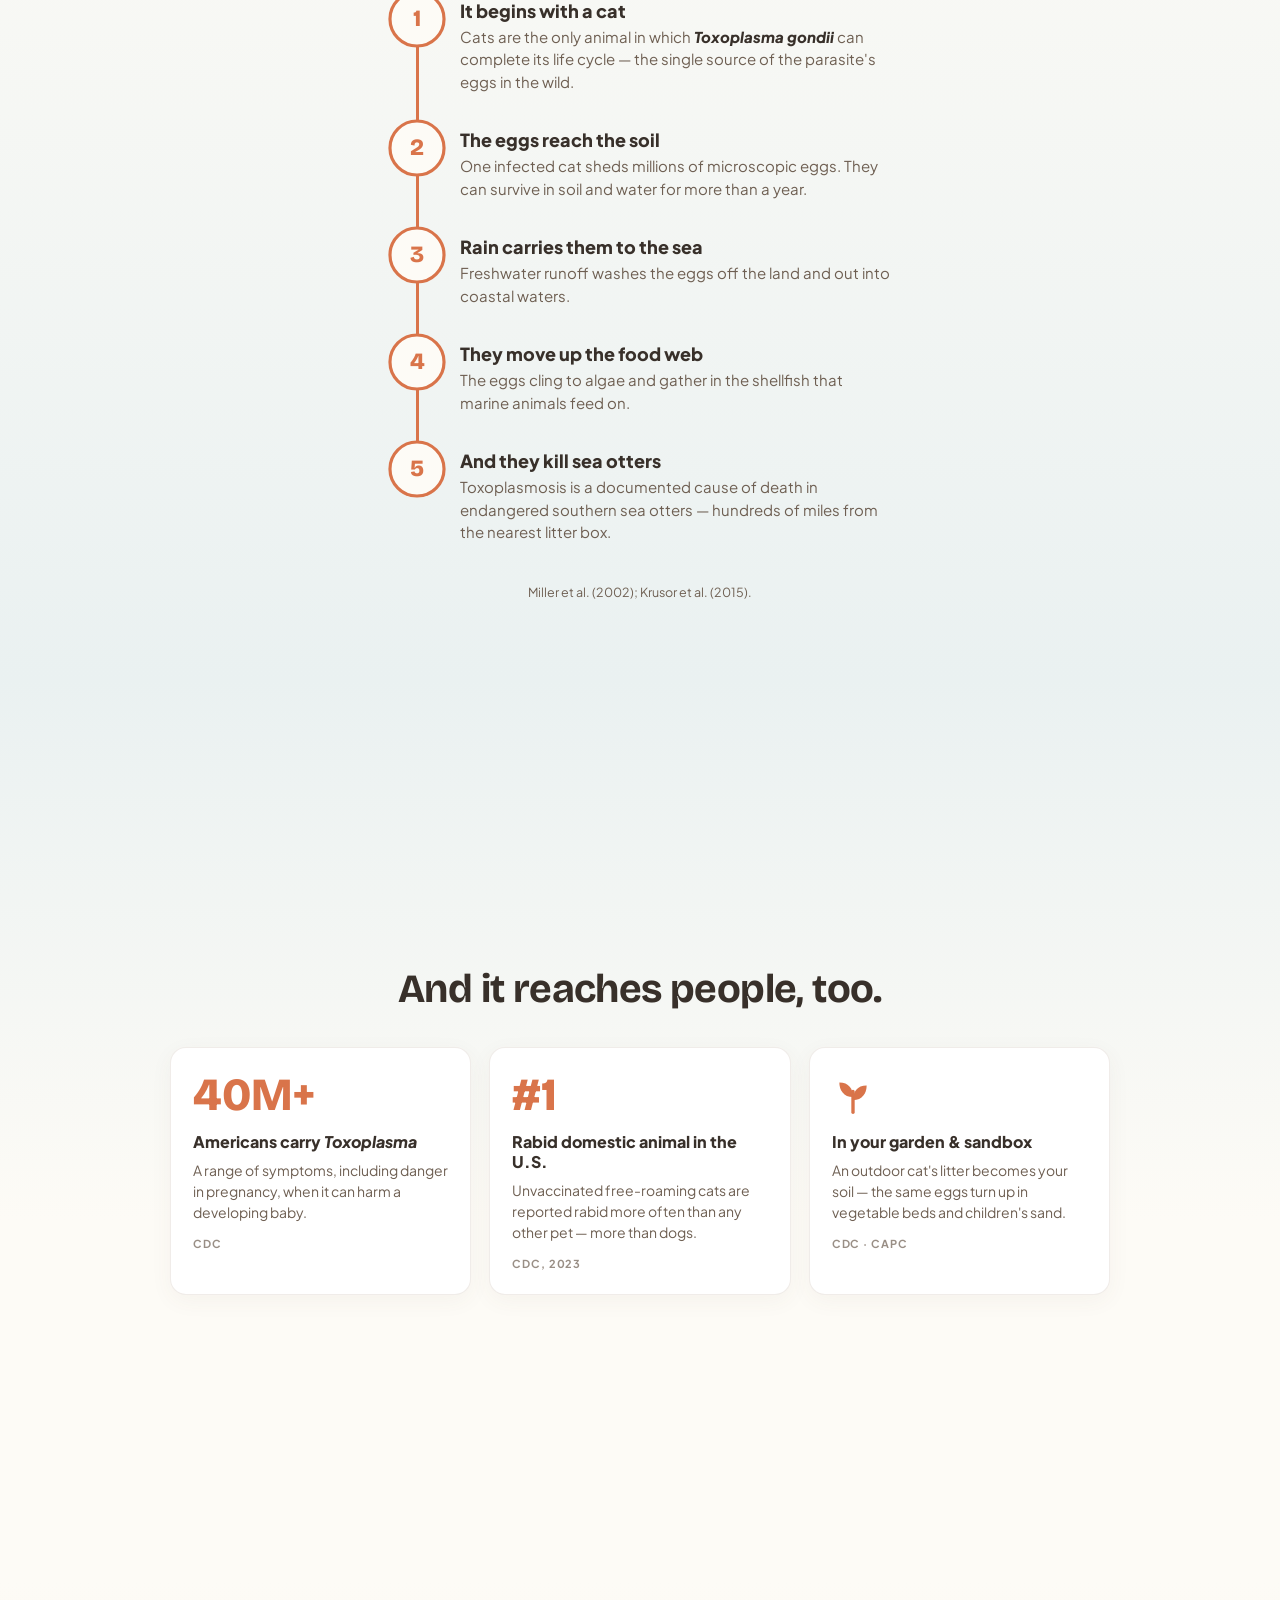
==== commit cdf53ae0: "Edit pass: scroll cues, sequential card reveals, copy fixes, header, pathway - Header no longer stic" ====
--- a/index.html
+++ b/index.html
@@ -5,6 +5,21 @@
   <meta name="viewport" content="width=device-width, initial-scale=1" />
   <title>The Cat Problem</title>
   <meta name="description" content="A gentle, factual look at what free-roaming cats mean for the world around us." />
+
+  <!-- Open Graph / social share card -->
+  <meta property="og:type" content="website" />
+  <meta property="og:url" content="https://thecatproblem.com/" />
+  <meta property="og:site_name" content="The Cat Problem" />
+  <meta property="og:title" content="The Cat Problem" />
+  <meta property="og:description" content="A leading cause of bird extinction — and it starts at your own door. A gentle, factual look at what free-roaming cats mean for the world around them." />
+  <meta property="og:image" content="https://thecatproblem.com/assets/og-image.png" />
+  <meta property="og:image:width" content="1200" />
+  <meta property="og:image:height" content="630" />
+  <meta property="og:image:alt" content="The Cat Problem — a leading cause of bird extinction, and it starts at your own door." />
+  <meta name="twitter:card" content="summary_large_image" />
+  <meta name="twitter:title" content="The Cat Problem" />
+  <meta name="twitter:description" content="A leading cause of bird extinction — and it starts at your own door." />
+  <meta name="twitter:image" content="https://thecatproblem.com/assets/og-image.png" />
 
   <!-- Modern, warm type pairing: Bricolage Grotesque (display) + Plus Jakarta Sans (body) -->
   <link rel="preconnect" href="https://fonts.googleapis.com" />
@@ -134,12 +149,17 @@
         <p class="scale-legend">each dot = one million birds</p>
         <p class="scale-source">Estimated median — Loss, Will &amp; Marra (2013),
           <em>Nature Communications</em>. Full range: 1.3–4.0 billion.</p>
+
+        <div class="scroll-hint" aria-hidden="true">
+          <span>keep scrolling</span>
+          <svg viewBox="0 0 24 24" width="18" height="18"><path d="M6 9l6 6 6-6" fill="none" stroke="currentColor" stroke-width="2.4" stroke-linecap="round" stroke-linejoin="round"/></svg>
+        </div>
       </div>
     </section>
 
     <!-- bridge into the next beat -->
     <section class="step bridge" id="s2-after">
-      <p class="bridge-line reveal">And birds are the <em>smaller</em> number.</p>
+      <p class="bridge-line reveal">But how does that <em>compare?</em></p>
     </section>
 
     <!-- ============================================================
@@ -192,7 +212,7 @@
          ============================================================ -->
     <section class="step reckon" id="s3-reckon">
       <div class="reckon-inner">
-        <p class="reckon-q reveal">“But aren’t cats just a scapegoat?”</p>
+        <p class="reckon-q reveal">“Wait…aren’t cats just a scapegoat?”</p>
         <p class="reckon-body reveal">
           Wildlife face other challenges. For example, the largest driver of bird
           decline is actually habitat loss, from development and agriculture.
@@ -290,6 +310,11 @@
         <div class="gallery-rail" aria-hidden="true">
           <span class="rail-dot on"></span><span class="rail-dot"></span><span class="rail-dot"></span><span class="rail-dot"></span><span class="rail-dot"></span>
         </div>
+
+        <div class="scroll-hint" aria-hidden="true">
+          <span>keep scrolling</span>
+          <svg viewBox="0 0 24 24" width="18" height="18"><path d="M6 9l6 6 6-6" fill="none" stroke="currentColor" stroke-width="2.4" stroke-linecap="round" stroke-linejoin="round"/></svg>
+        </div>
       </div>
     </section>
 
@@ -350,7 +375,7 @@
     <section class="step health-intro" id="s6-intro">
       <div class="reckon-inner">
         <p class="kicker reveal">Closer to home</p>
-        <h2 class="rank-title reveal">It doesn't stay outside.</h2>
+        <h2 class="rank-title reveal">The problem isn't just outside.</h2>
         <p class="reckon-body reveal">
           The cost of a roaming cat is not paid by wildlife alone. A cat that goes
           outdoors carries the outdoors back in — into gardens, into water, and
@@ -366,13 +391,14 @@
         <h3 class="path-heading reveal">From a litter box to a dying sea otter.</h3>
 
         <div class="pathway">
+          <div class="path-base" aria-hidden="true"></div>
           <div class="path-fill" aria-hidden="true"></div>
 
           <div class="pnode" style="--d: .15s">
             <div class="node-badge">1</div>
             <div class="node-body">
               <h4 class="node-title">It begins with a cat</h4>
-              <p class="node-desc">Cats are the only animal in which <em>Toxoplasma gondii</em>
+              <p class="node-desc">Cats are the only animal in which <em class="term-first">Toxoplasma gondii</em>
                 can complete its life cycle — the single source of the parasite's eggs in the wild.</p>
             </div>
           </div>
@@ -424,7 +450,7 @@
         <h3 class="facts-heading reveal">And it reaches people, too.</h3>
         <div class="fact-cards">
 
-          <div class="fact-card reveal">
+          <div class="fact-card deal-in">
             <div class="fact-num">40M+</div>
             <p class="fact-label">Americans carry <em>Toxoplasma</em></p>
             <p class="fact-desc">A range of symptoms, including danger in pregnancy,
@@ -432,7 +458,7 @@
             <p class="fact-src">CDC</p>
           </div>
 
-          <div class="fact-card reveal">
+          <div class="fact-card deal-in">
             <div class="fact-num">#1</div>
             <p class="fact-label">Rabid domestic animal in the U.S.</p>
             <p class="fact-desc">Unvaccinated free-roaming cats are reported rabid more often
@@ -440,7 +466,7 @@
             <p class="fact-src">CDC, 2023</p>
           </div>
 
-          <div class="fact-card reveal">
+          <div class="fact-card deal-in">
             <div class="fact-num">
               <svg viewBox="0 0 40 40" class="fact-ico" aria-hidden="true"><g fill="currentColor">
                 <rect x="18.4" y="15" width="3.2" height="23" rx="1.6"/>
@@ -467,7 +493,7 @@
         <h2 class="rank-title reveal">A few more fair questions.</h2>
 
         <div class="qa-grid">
-          <div class="qa reveal">
+          <div class="qa deal-in">
             <p class="qa-q">“Doesn't trap-neuter-return already fix this?”</p>
             <p class="qa-a">It's humane in spirit, but to actually shrink a colony more than
               70% of its cats must be sterilized and kept that way — a bar rarely met. New
@@ -475,21 +501,21 @@
               hunting in the meantime.</p>
           </div>
 
-          <div class="qa reveal">
+          <div class="qa deal-in">
             <p class="qa-q">“Don't cats just take the sick and the weak?”</p>
             <p class="qa-a">Sometimes. But the birds and small mammals of islands and open
               ground evolved with no cats at all — they have no defense to fall back on. Healthy,
               breeding adults are taken too, and the losses add up rather than cancel out.</p>
           </div>
 
-          <div class="qa reveal">
+          <div class="qa deal-in">
             <p class="qa-q">“Aren't feral cats the real problem, not pet cats?”</p>
             <p class="qa-a">Un-owned cats do most of the killing — but pet cats let outdoors
               still take hundreds of millions of animals a year, and every abandoned or unspayed
               pet feeds the feral population. The two are really one problem.</p>
           </div>
 
-          <div class="qa reveal">
+          <div class="qa deal-in">
             <p class="qa-q">“Doesn't Toxoplasma only matter during pregnancy?”</p>
             <p class="qa-a">Pregnancy is the clearest danger. Beyond it most infections stay mild
               — but the parasite forms lasting cysts in the brain, and scientists are still
--- a/styles.css
+++ b/styles.css
@@ -42,7 +42,7 @@
 
 /* ---------- brand mark ---------- */
 .brand {
-  position: fixed;
+  position: absolute;
   top: 22px; left: 26px;
   z-index: 50;
   font-family: var(--font-body);
@@ -460,7 +460,7 @@
 
 .gallery {
   position: relative;
-  height: 520vh;                 /* scroll distance across the 5 species */
+  height: 330vh;                 /* scroll distance across the 5 species */
   background: var(--cream-deep);
 }
 .gallery-sticky {
@@ -660,11 +660,11 @@
   max-width: 500px;
   margin: 0 auto;
 }
-.pathway::before {
-  content: "";
+.path-base {
   position: absolute;
-  left: 26px; top: 42px; bottom: 42px;
+  left: 26px; top: 42px;
   width: 3px;
+  height: calc(100% - 84px);
   background: rgba(120, 110, 100, .18);
   border-radius: 2px;
 }
@@ -677,7 +677,7 @@
   border-radius: 2px;
   transition: height 2.4s var(--ease);
 }
-.in-view .path-fill { height: calc(100% - 84px); }
+.in-view .path-fill { height: var(--fill-h, calc(100% - 84px)); }
 .pnode {
   position: relative;
   display: grid;
@@ -919,12 +919,13 @@
   transform: none;
 }
 .pledge-count {
-  margin: 14px 0 0;
+  display: block;
+  width: fit-content;
+  margin: 14px auto 0;
   font-size: 14px;
   font-weight: 700;
   color: var(--ink-soft);
   min-height: 1.2em;
-  display: inline-block;
 }
 .pledge-count.pop { animation: countPop .55s var(--ease); }
 @keyframes countPop {
@@ -1041,13 +1042,63 @@
 .form-status { font-size: 15px; font-weight: 700; margin: 8px 0 0; min-height: 1.2em; }
 
 /* ============================================================
+   Sequential "dealt onto the table" card reveal (left -> right)
+   ============================================================ */
+.deal-in {
+  opacity: 0;
+  transform: translateX(-42px);
+  transition: opacity .55s var(--ease), transform .55s var(--ease);
+}
+.in-view .deal-in { opacity: 1; transform: none; }
+.in-view .deal-in:nth-child(1) { transition-delay: .05s; }
+.in-view .deal-in:nth-child(2) { transition-delay: .22s; }
+.in-view .deal-in:nth-child(3) { transition-delay: .39s; }
+.in-view .deal-in:nth-child(4) { transition-delay: .56s; }
+
+/* ============================================================
+   "keep scrolling" hint for pinned sections (counter, gallery)
+   ============================================================ */
+.scroll-hint {
+  position: absolute;
+  bottom: 20px; left: 50%;
+  transform: translateX(-50%);
+  z-index: 4;
+  display: flex;
+  flex-direction: column;
+  align-items: center;
+  gap: 3px;
+  color: var(--ink-soft);
+  font-size: 11px;
+  letter-spacing: .12em;
+  text-transform: uppercase;
+  font-weight: 700;
+  opacity: .55;
+  pointer-events: none;
+}
+.scroll-hint svg { animation: bob 1.8s var(--ease) infinite; }
+
+/* first mention of the parasite — make it stand out */
+.term-first {
+  font-style: italic;
+  font-weight: 800;
+  color: var(--ink);
+}
+
+/* short bridge beats needn't eat a whole screen on desktop —
+   letting the next section peek cues the reader to keep scrolling */
+@media (min-width: 760px) {
+  .bridge { min-height: 66vh; }
+}
+
+/* ============================================================
    Accessibility — respect reduced motion
    ============================================================ */
 @media (prefers-reduced-motion: reduce) {
-  .cat-torso, .tail, .tail-tip, .scroll-cue svg, .mote { animation: none !important; }
+  .cat-torso, .tail, .tail-tip, .scroll-cue svg, .scroll-hint svg, .mote { animation: none !important; }
   .reveal { transition-duration: .01ms; }
   .bar-fill { transition-duration: .01ms; }
   .critter { transition-duration: .01ms !important; transition-delay: 0s !important; }
+  .deal-in { transition-duration: .01ms !important; transition-delay: 0s !important; }
   .pledge-count.pop { animation: none; }
   html { scroll-behavior: auto; }
 }
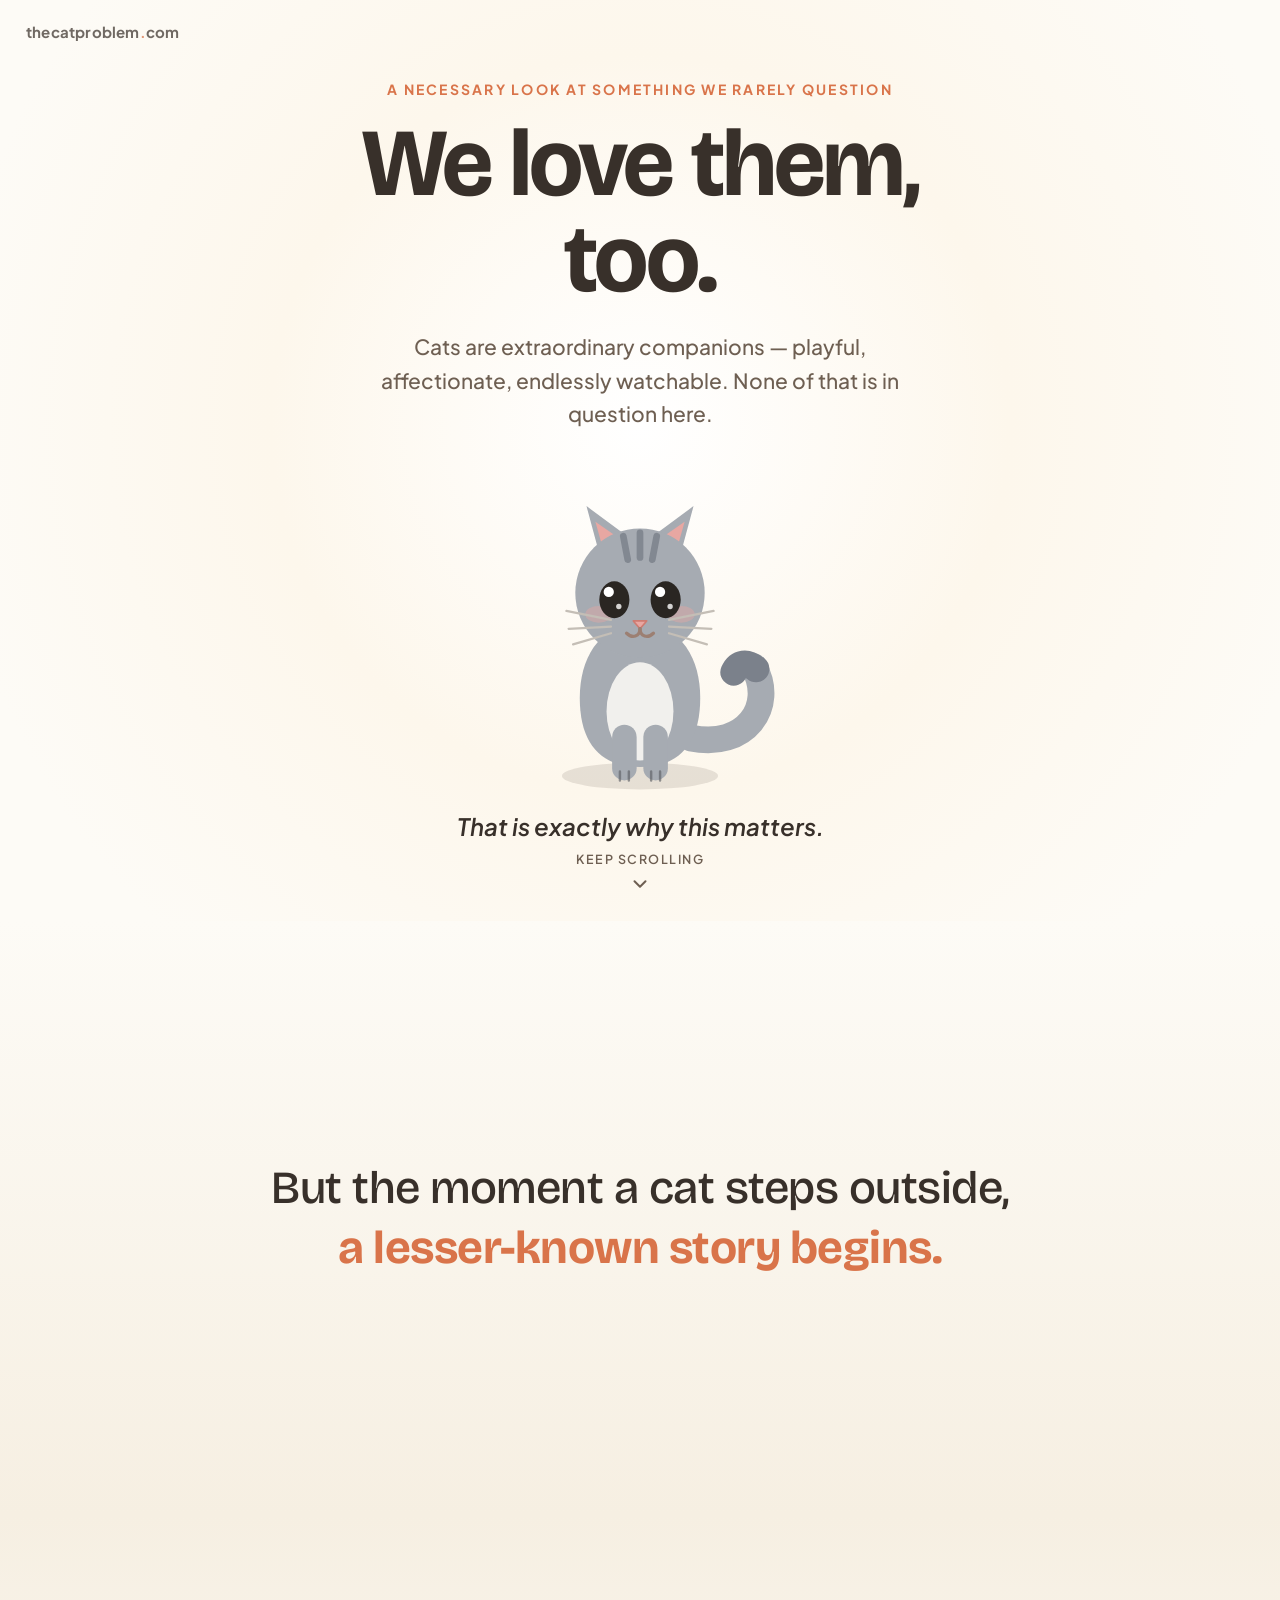
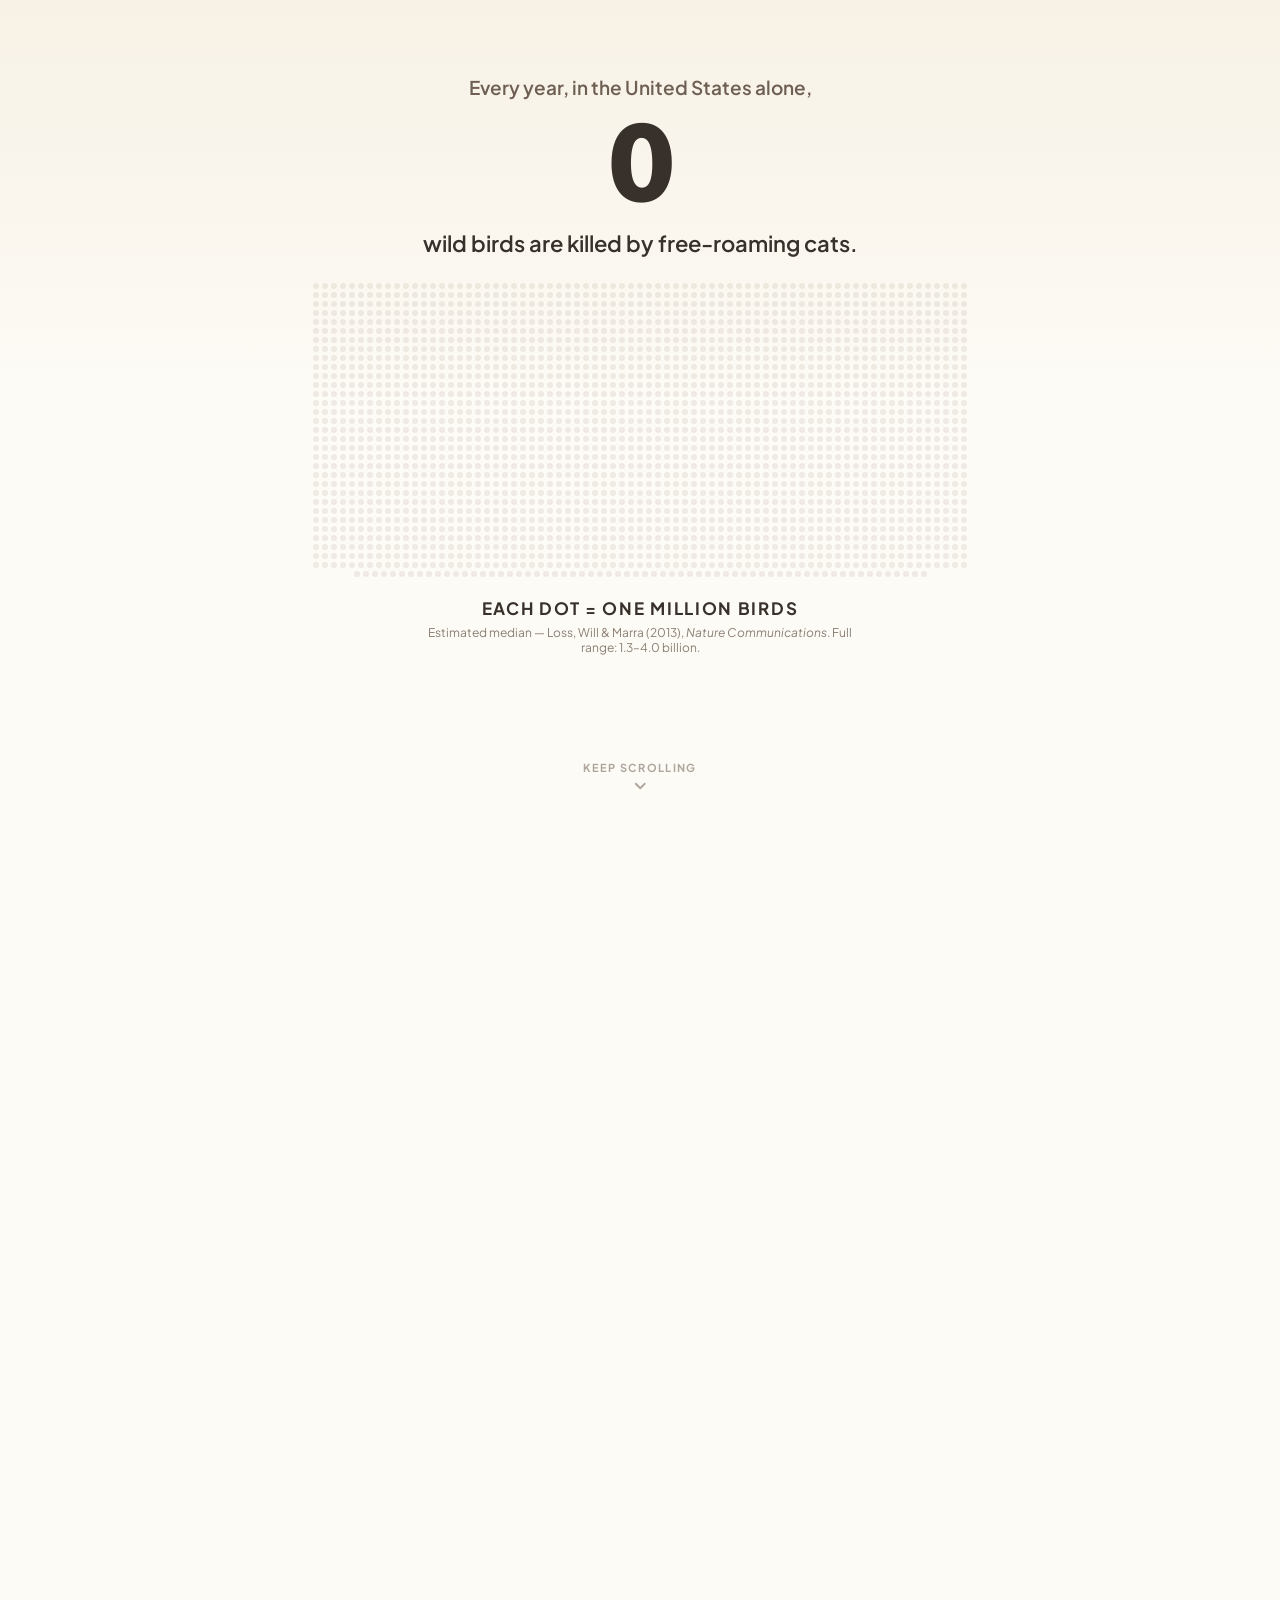
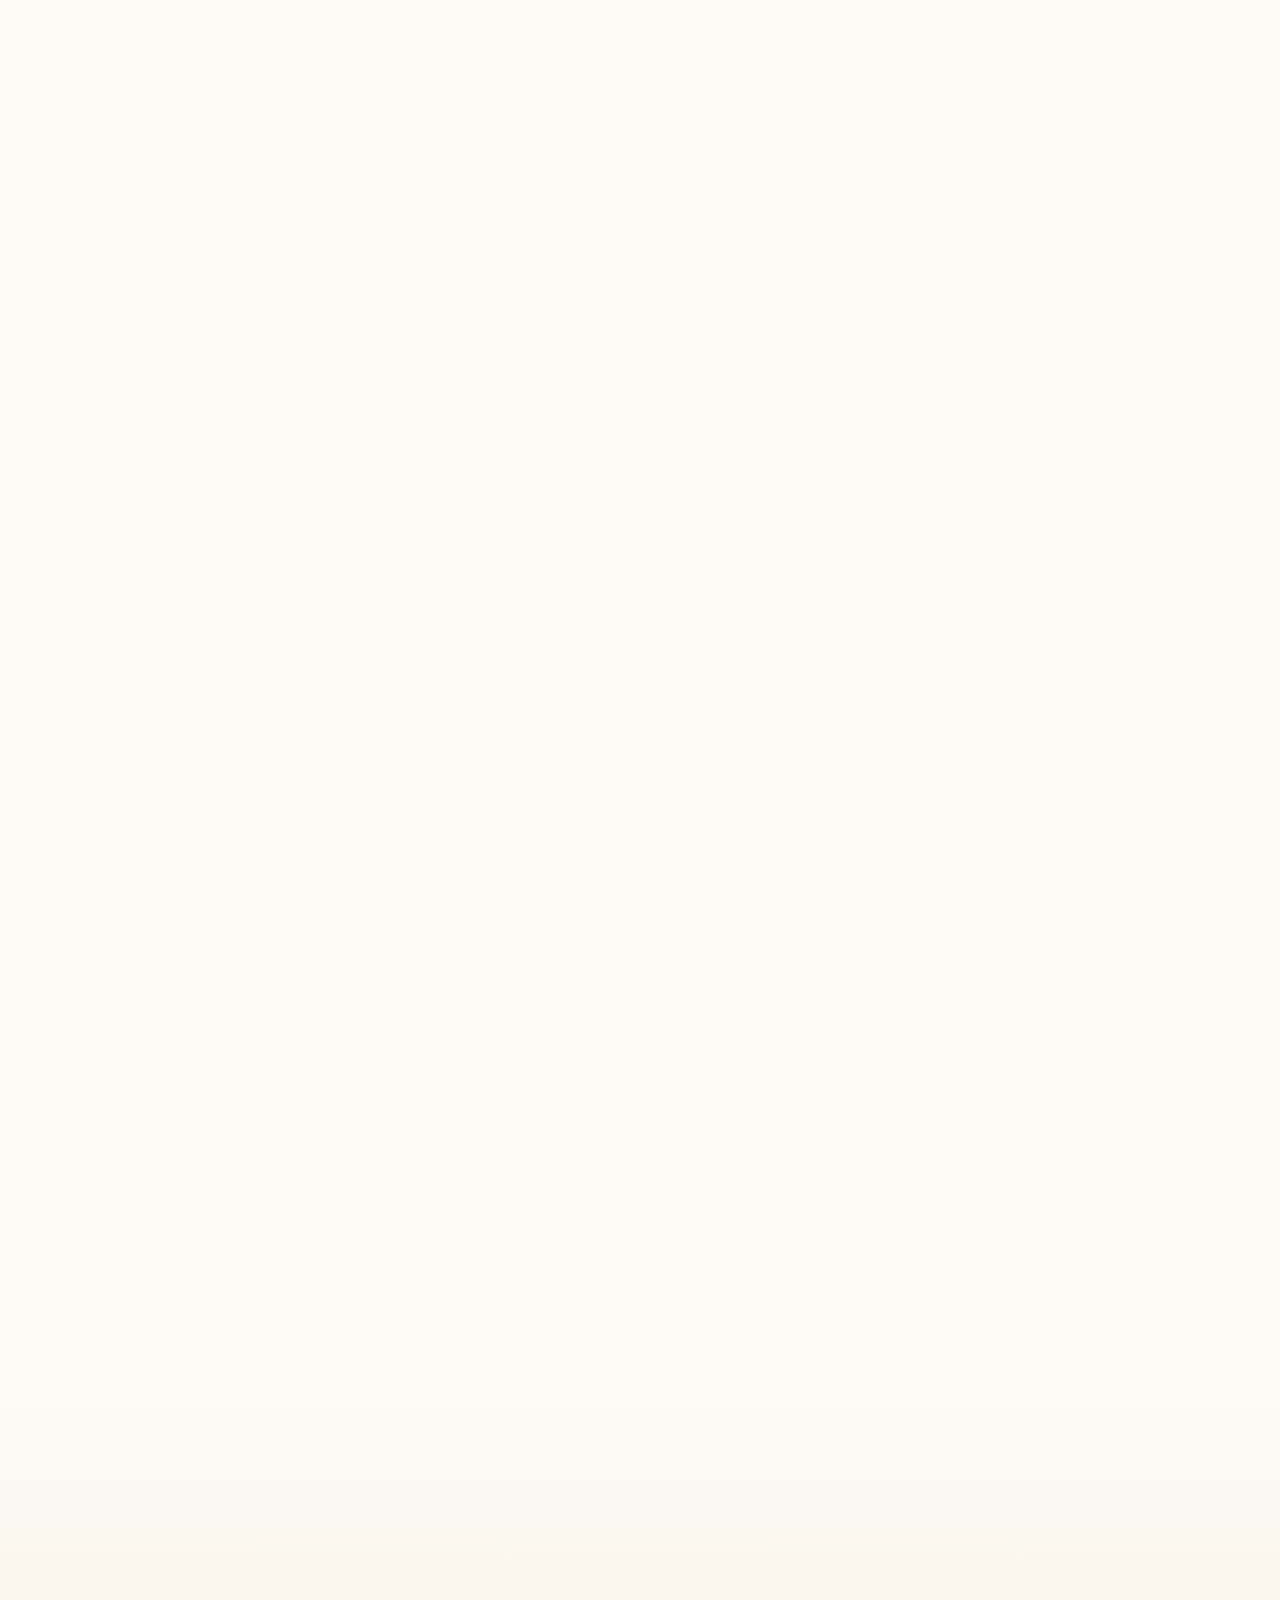
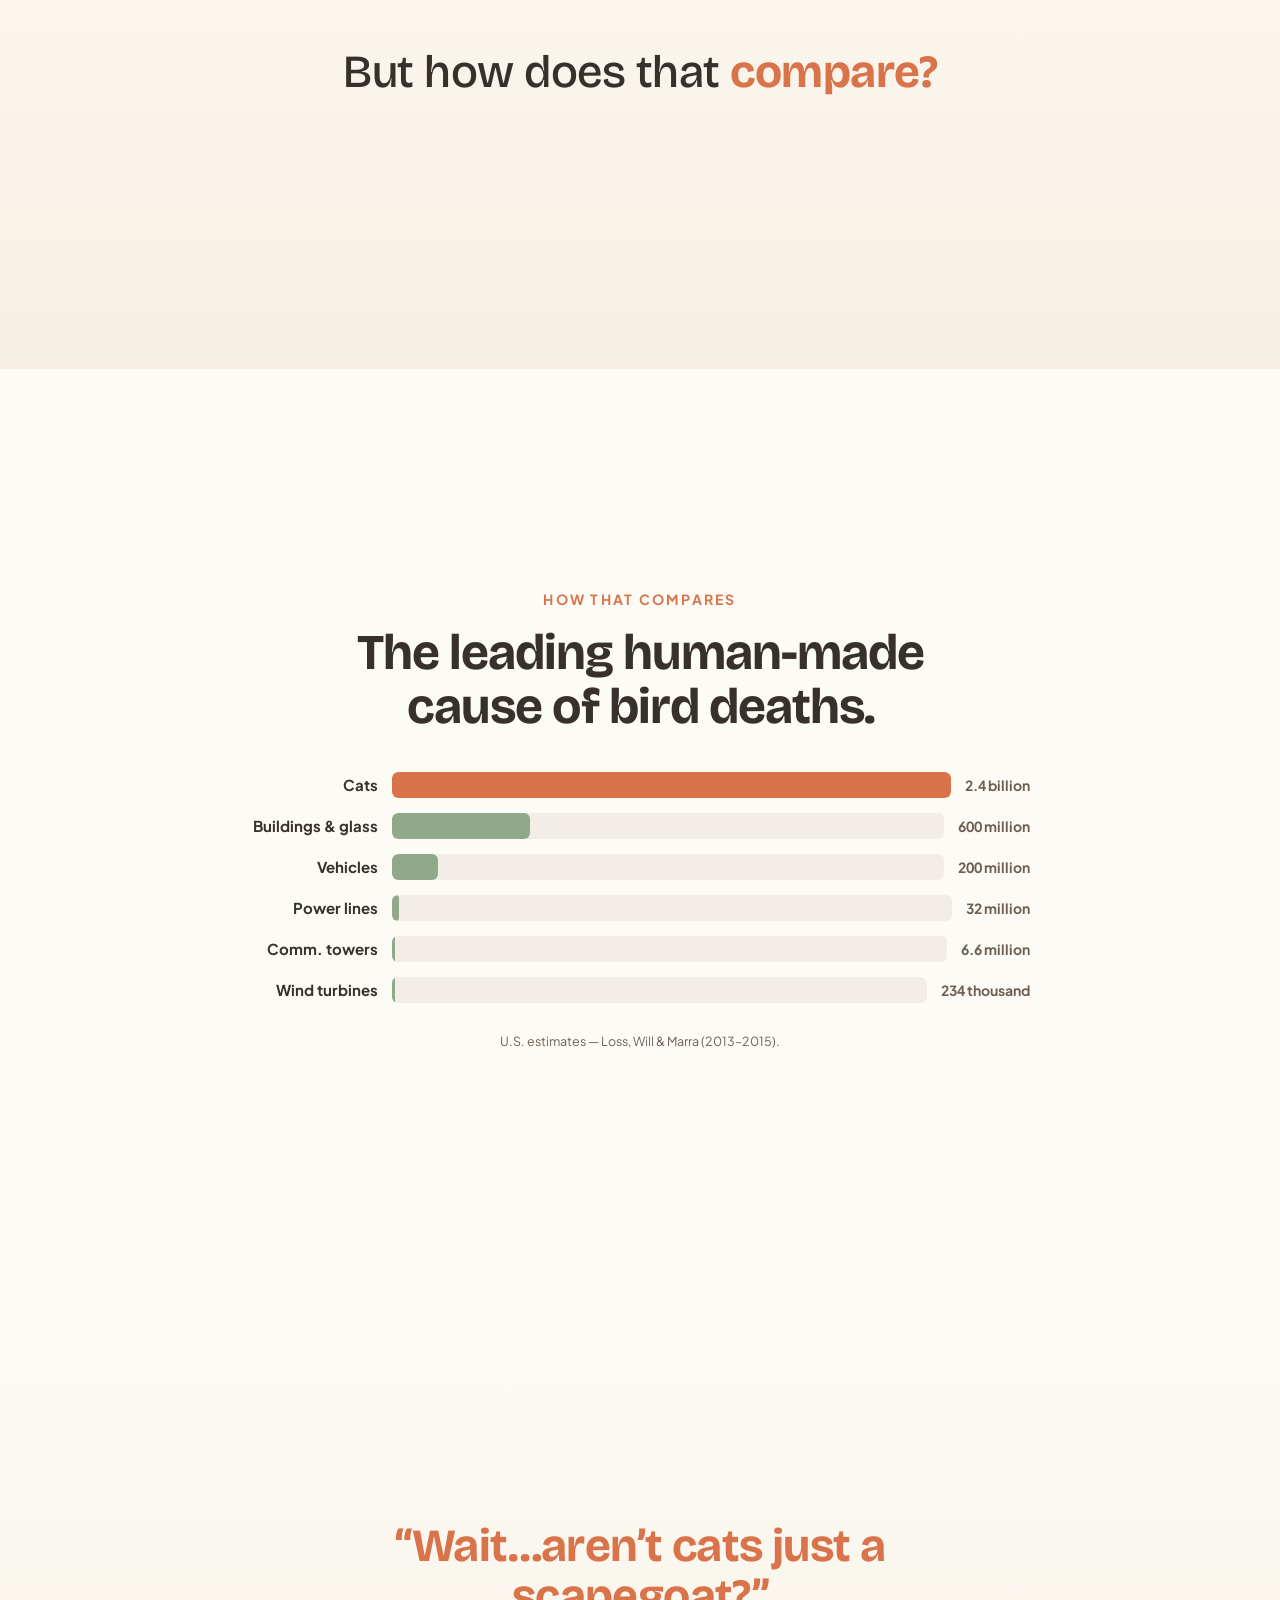
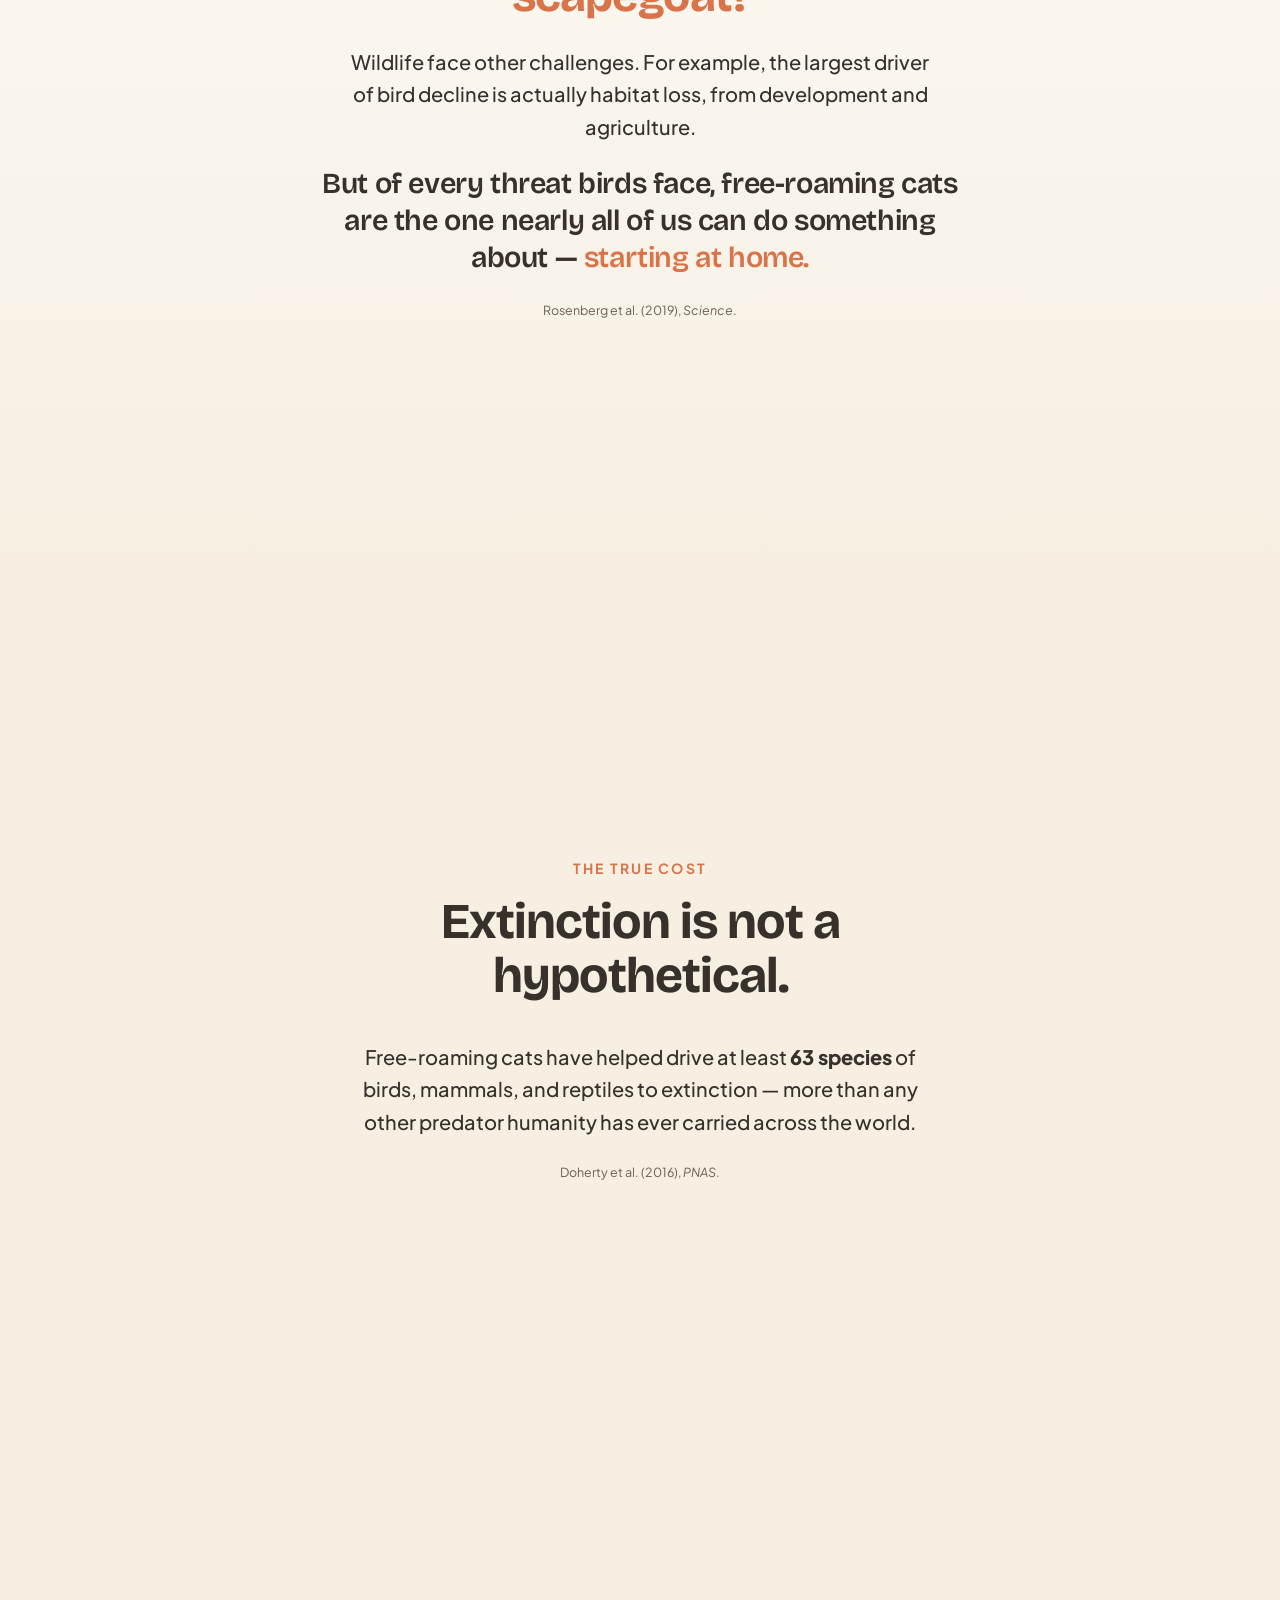
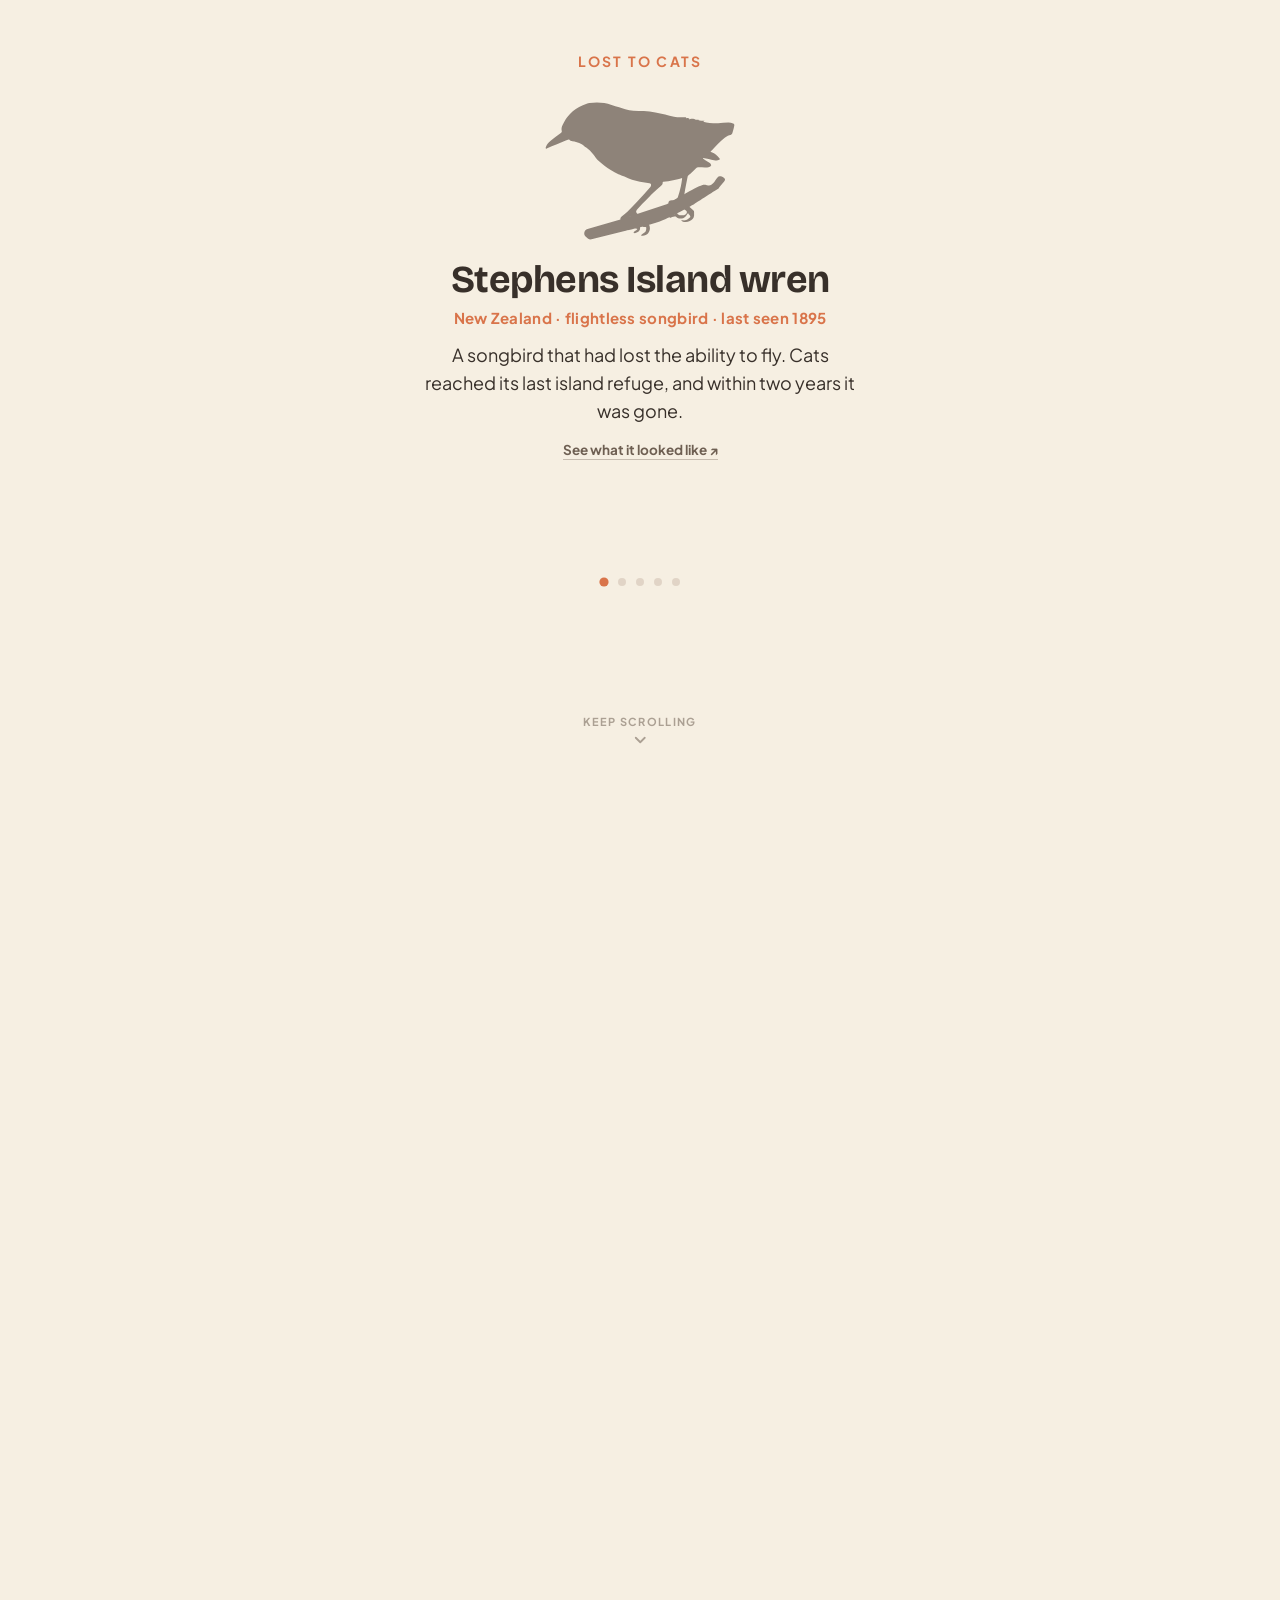
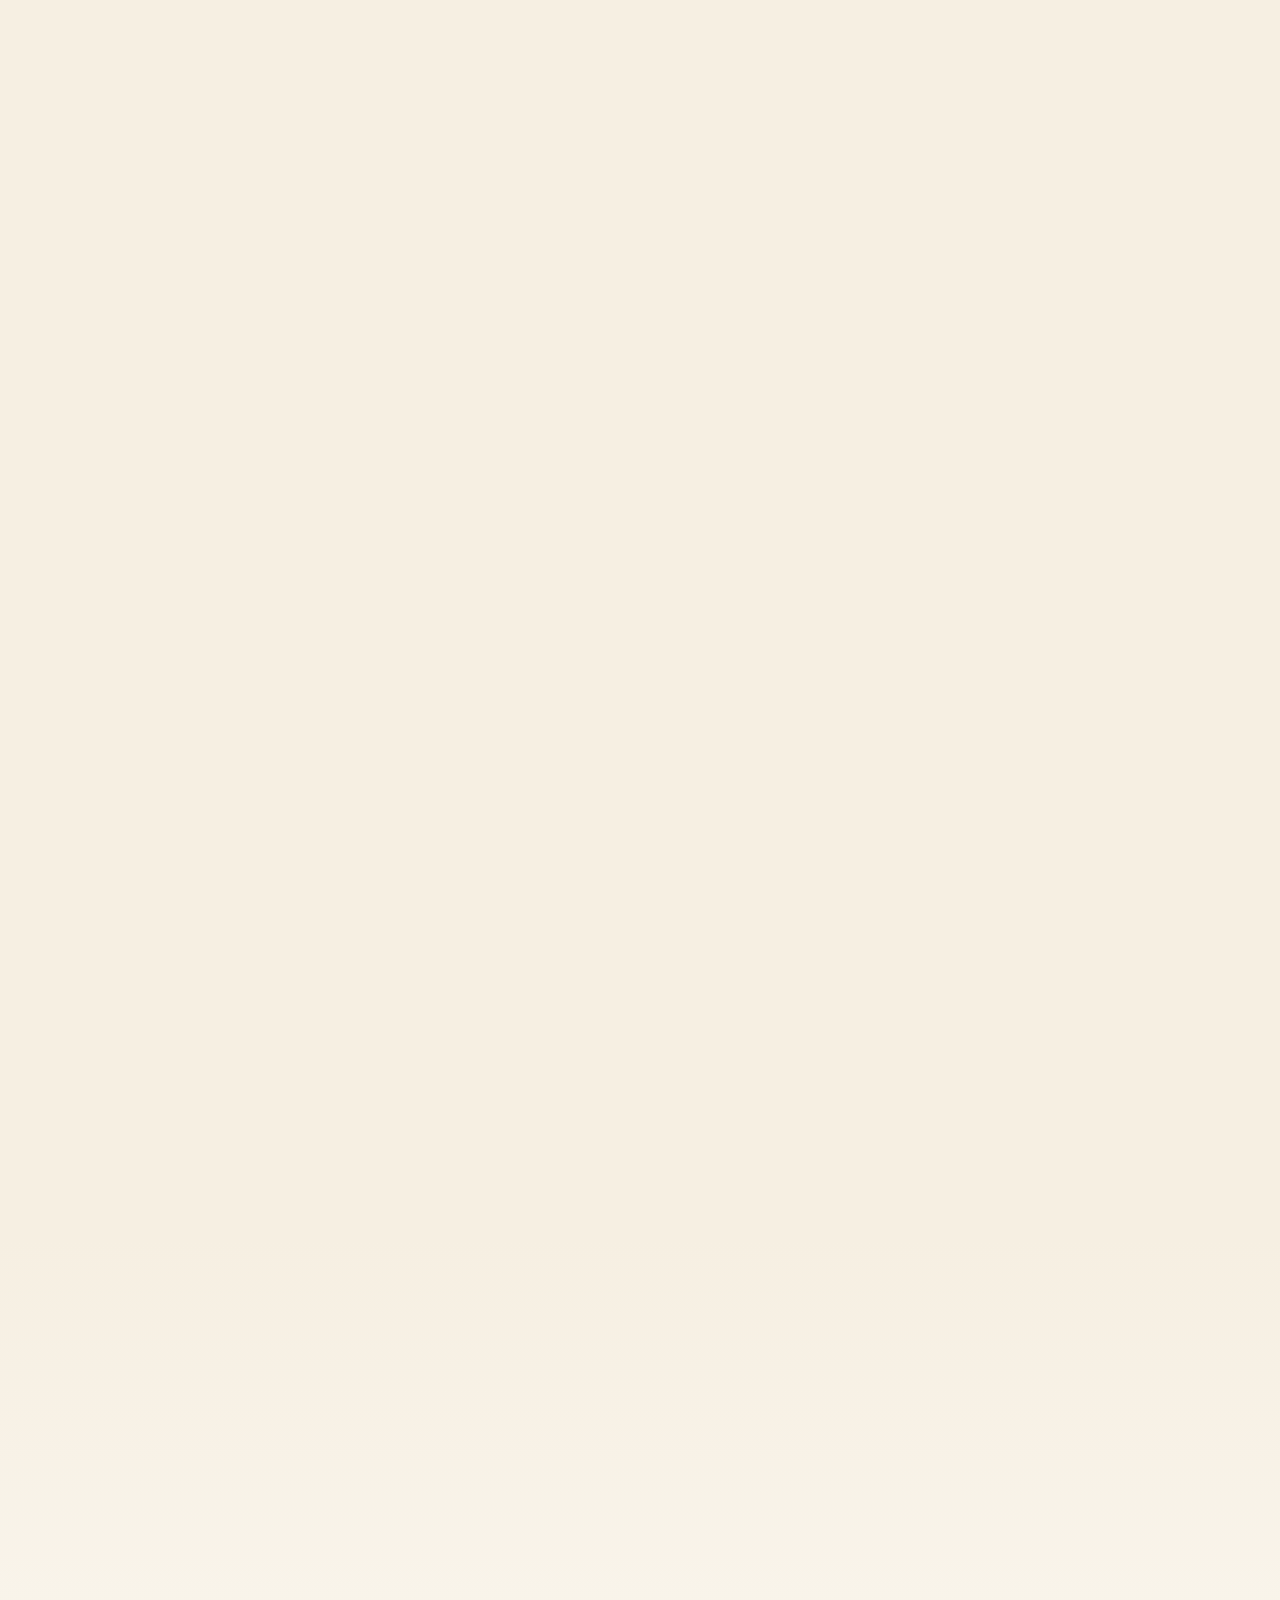
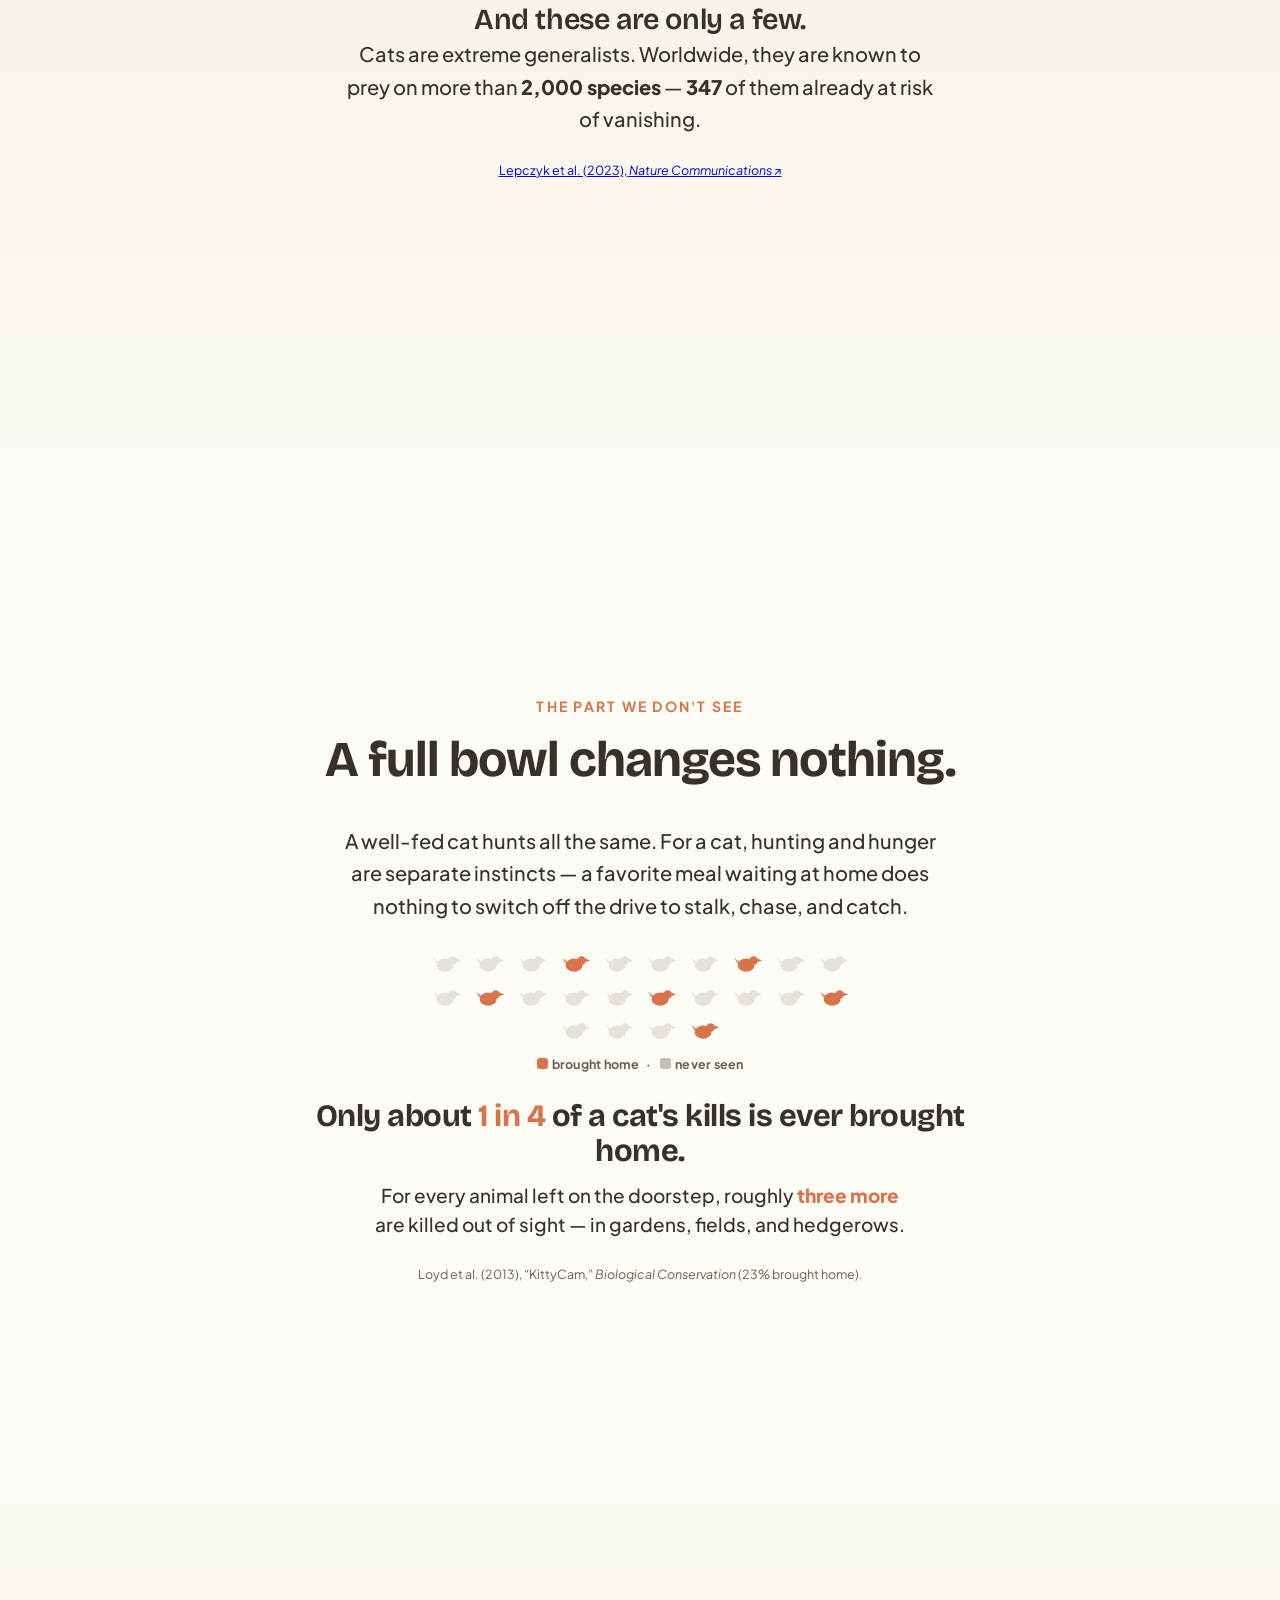
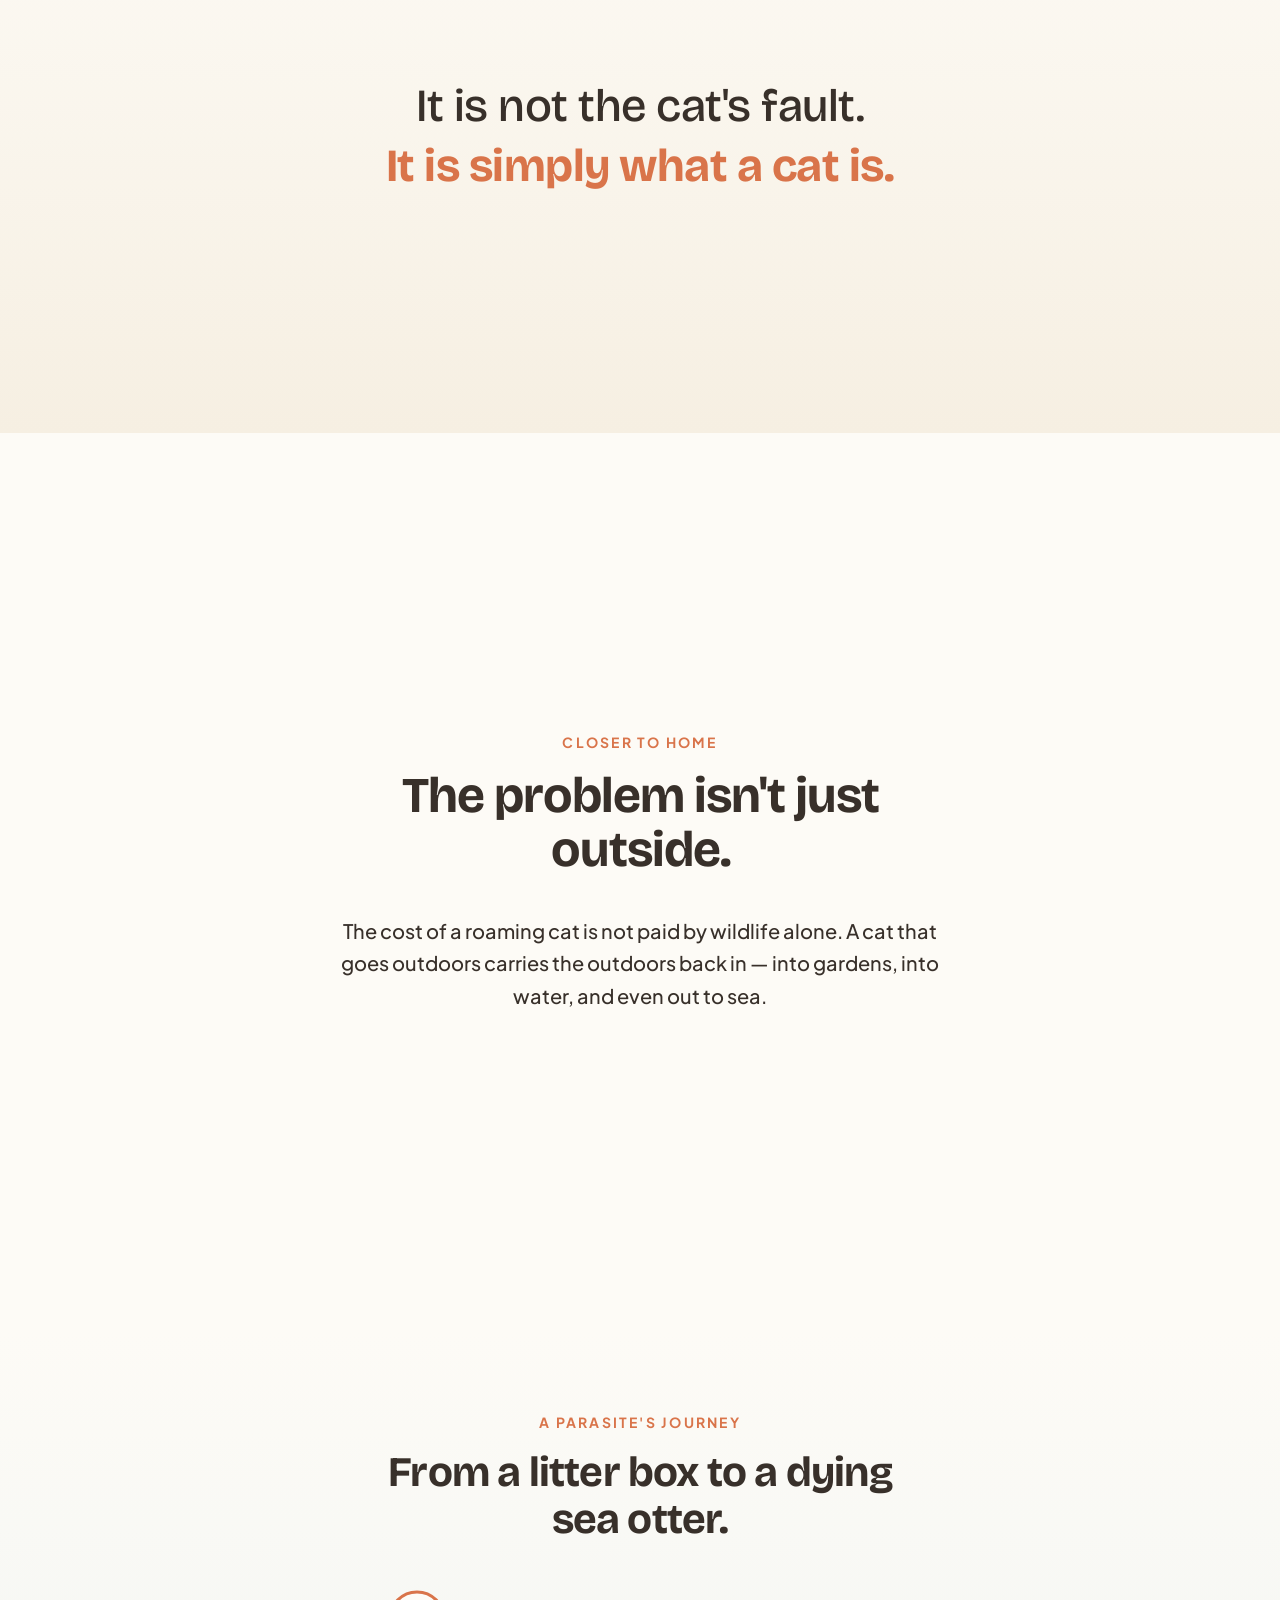
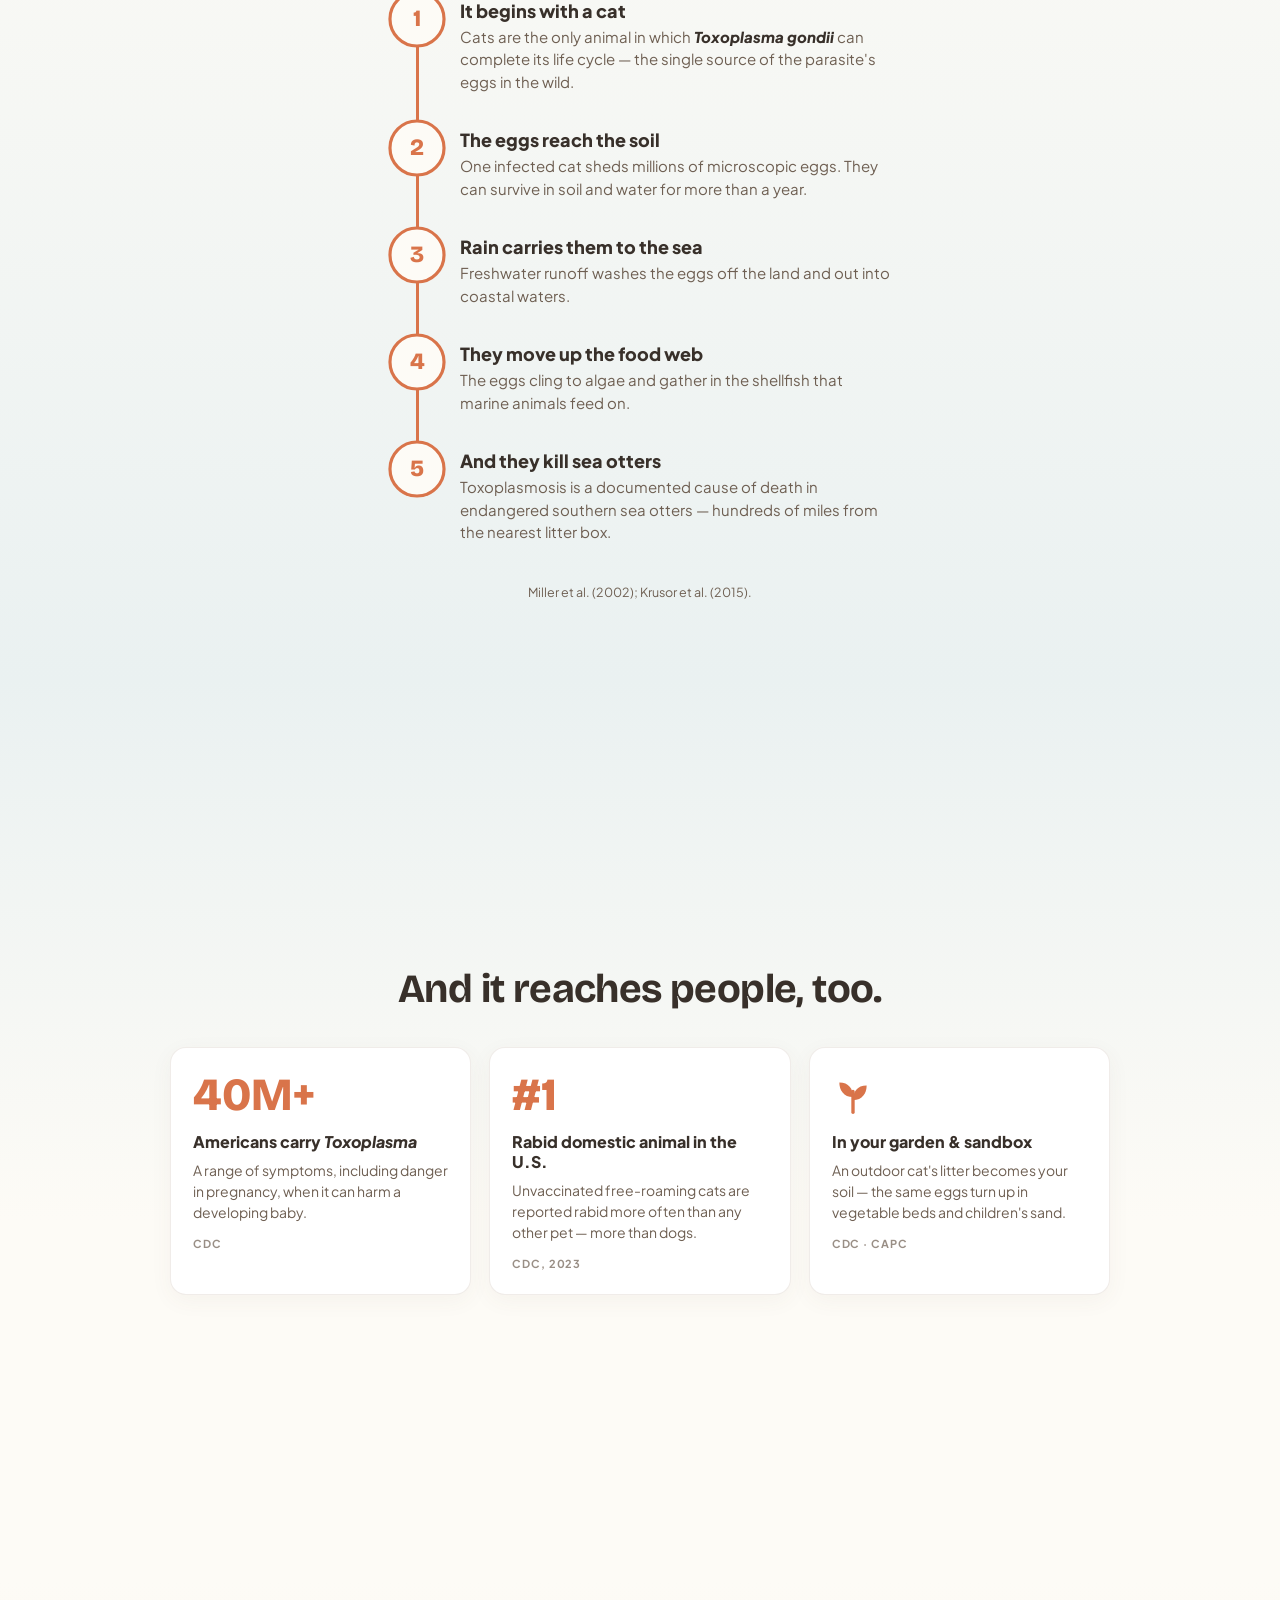
==== commit 30535008: "Hero cat: add front legs + paws so it reads as a sitting cat, not a blob Two body-colored legs down " ====
--- a/index.html
+++ b/index.html
@@ -69,6 +69,12 @@
               <!-- belly patch -->
               <ellipse class="belly" cx="130" cy="228" rx="30" ry="44" />
 
+              <!-- front legs + paws -->
+              <rect class="leg" x="105" y="240" width="22" height="50" rx="11" />
+              <rect class="leg" x="133" y="240" width="22" height="50" rx="11" />
+              <path class="toe" d="M112,290 L112,282 M120,290 L120,282
+                                    M140,290 L140,282 M148,290 L148,282" />
+
               <!-- ears -->
               <path class="ear" d="M96,96 L82,44 L128,78 Z" />
               <path class="ear" d="M164,96 L178,44 L132,78 Z" />
--- a/styles.css
+++ b/styles.css
@@ -188,6 +188,8 @@
 
 .body      { fill: var(--cat); }
 .belly     { fill: var(--cat-cream); }
+.leg       { fill: var(--cat); }
+.toe       { stroke: #5E6166; stroke-width: 2.2; stroke-linecap: round; fill: none; opacity: .65; }
 .head      { fill: var(--cat); }
 .ear       { fill: var(--cat); }
 .ear-inner { fill: var(--cat-pink); }
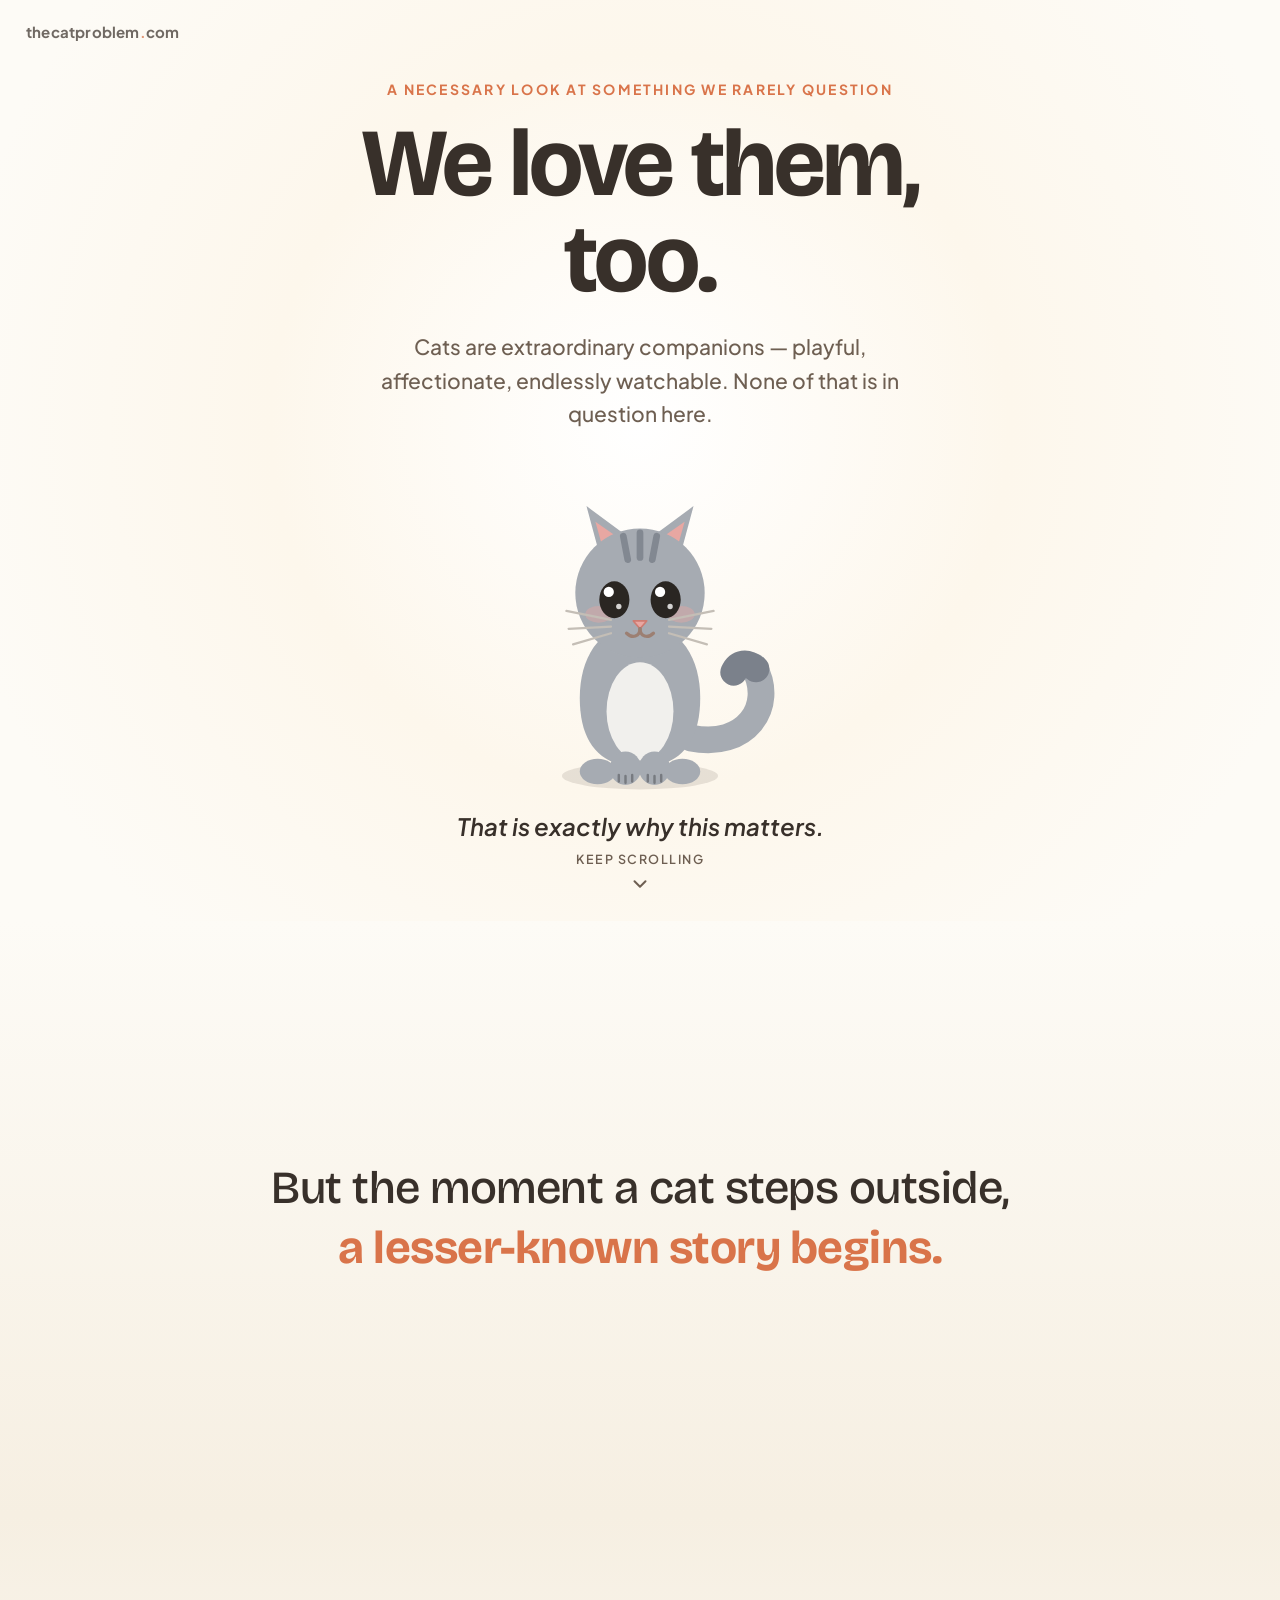
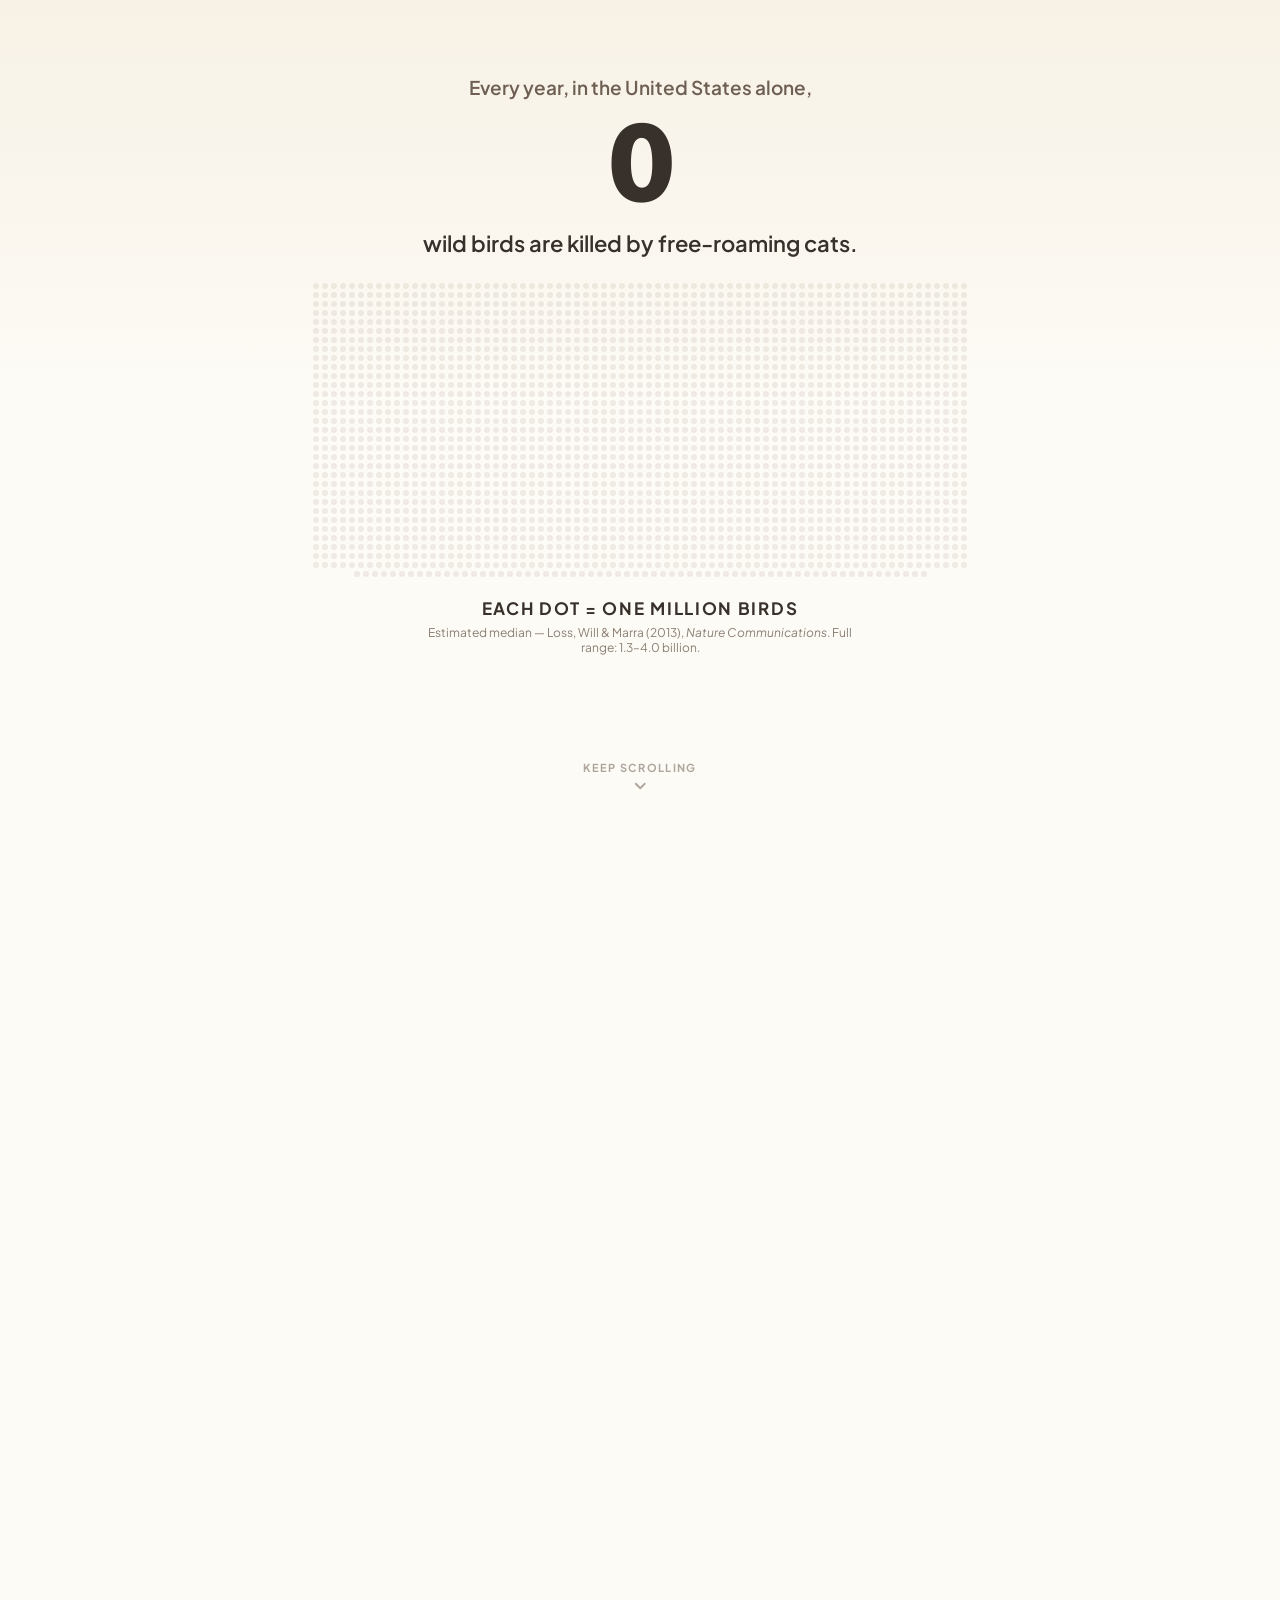
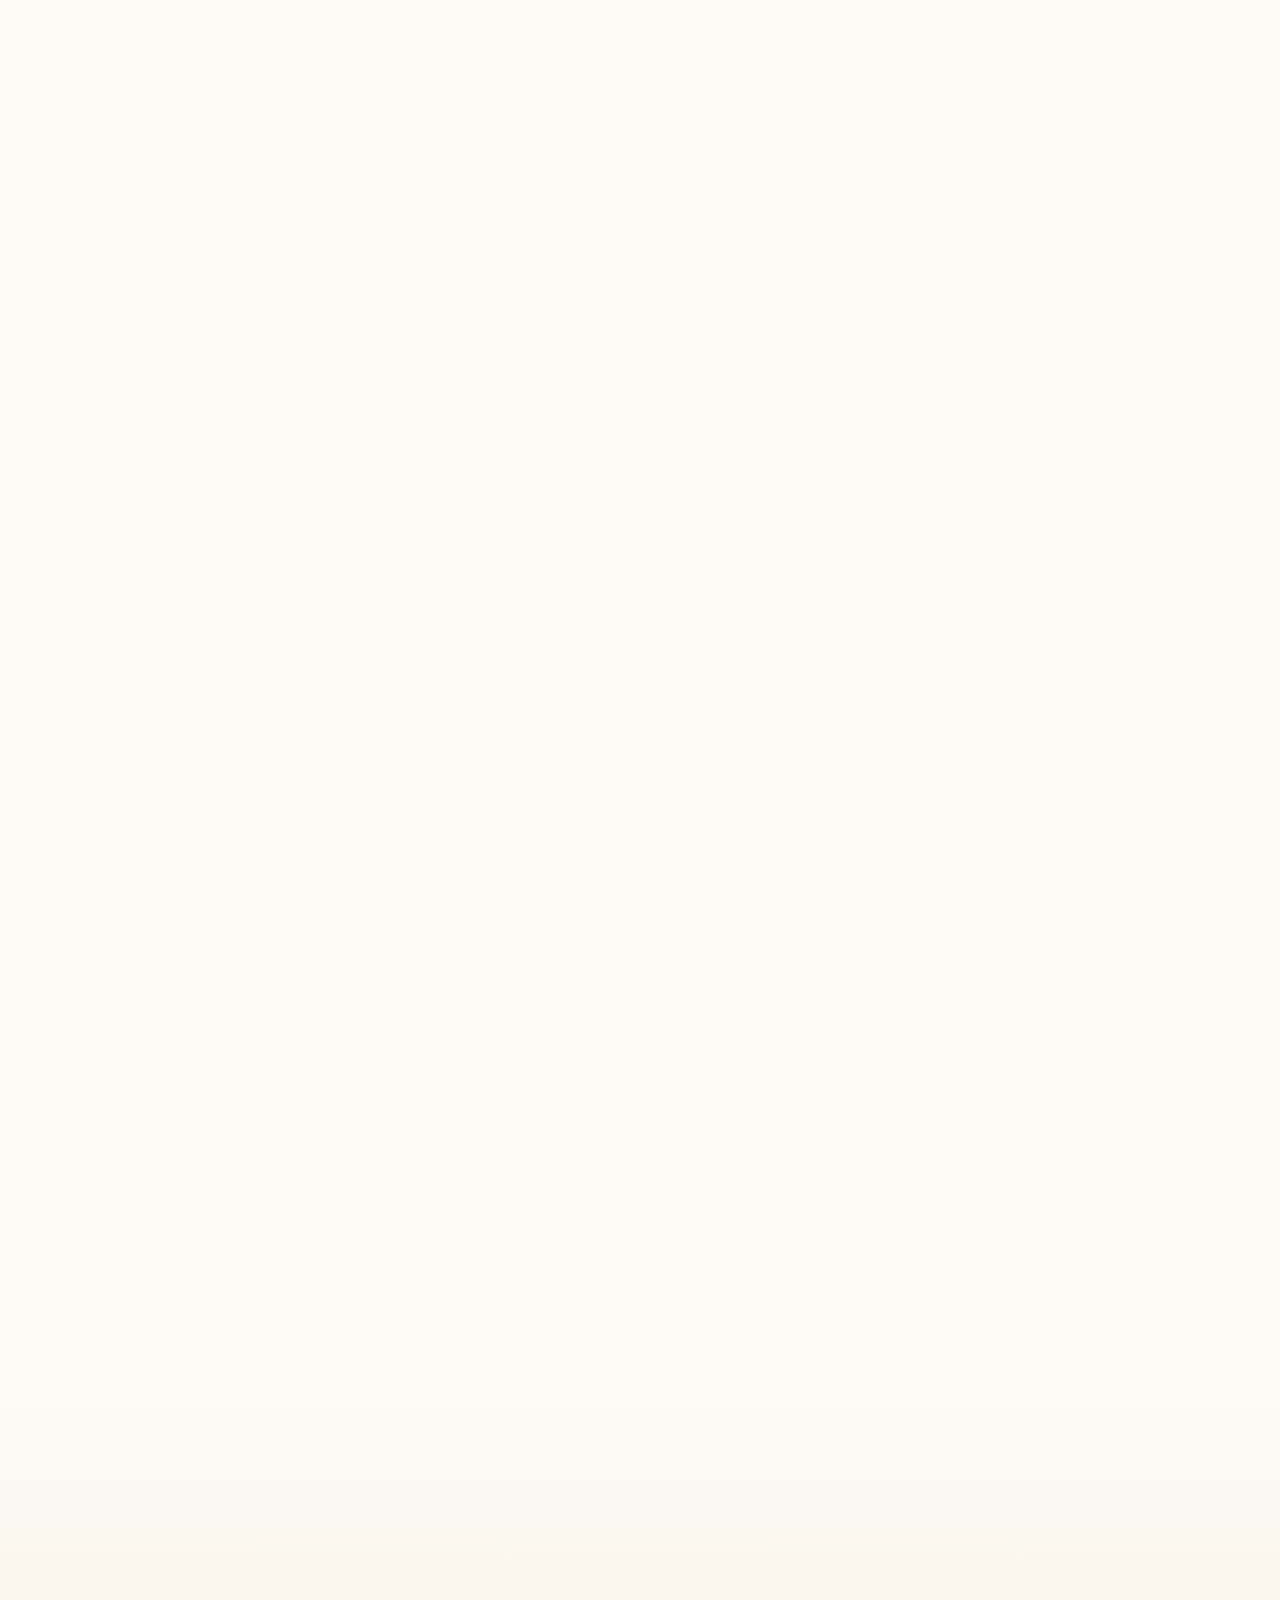
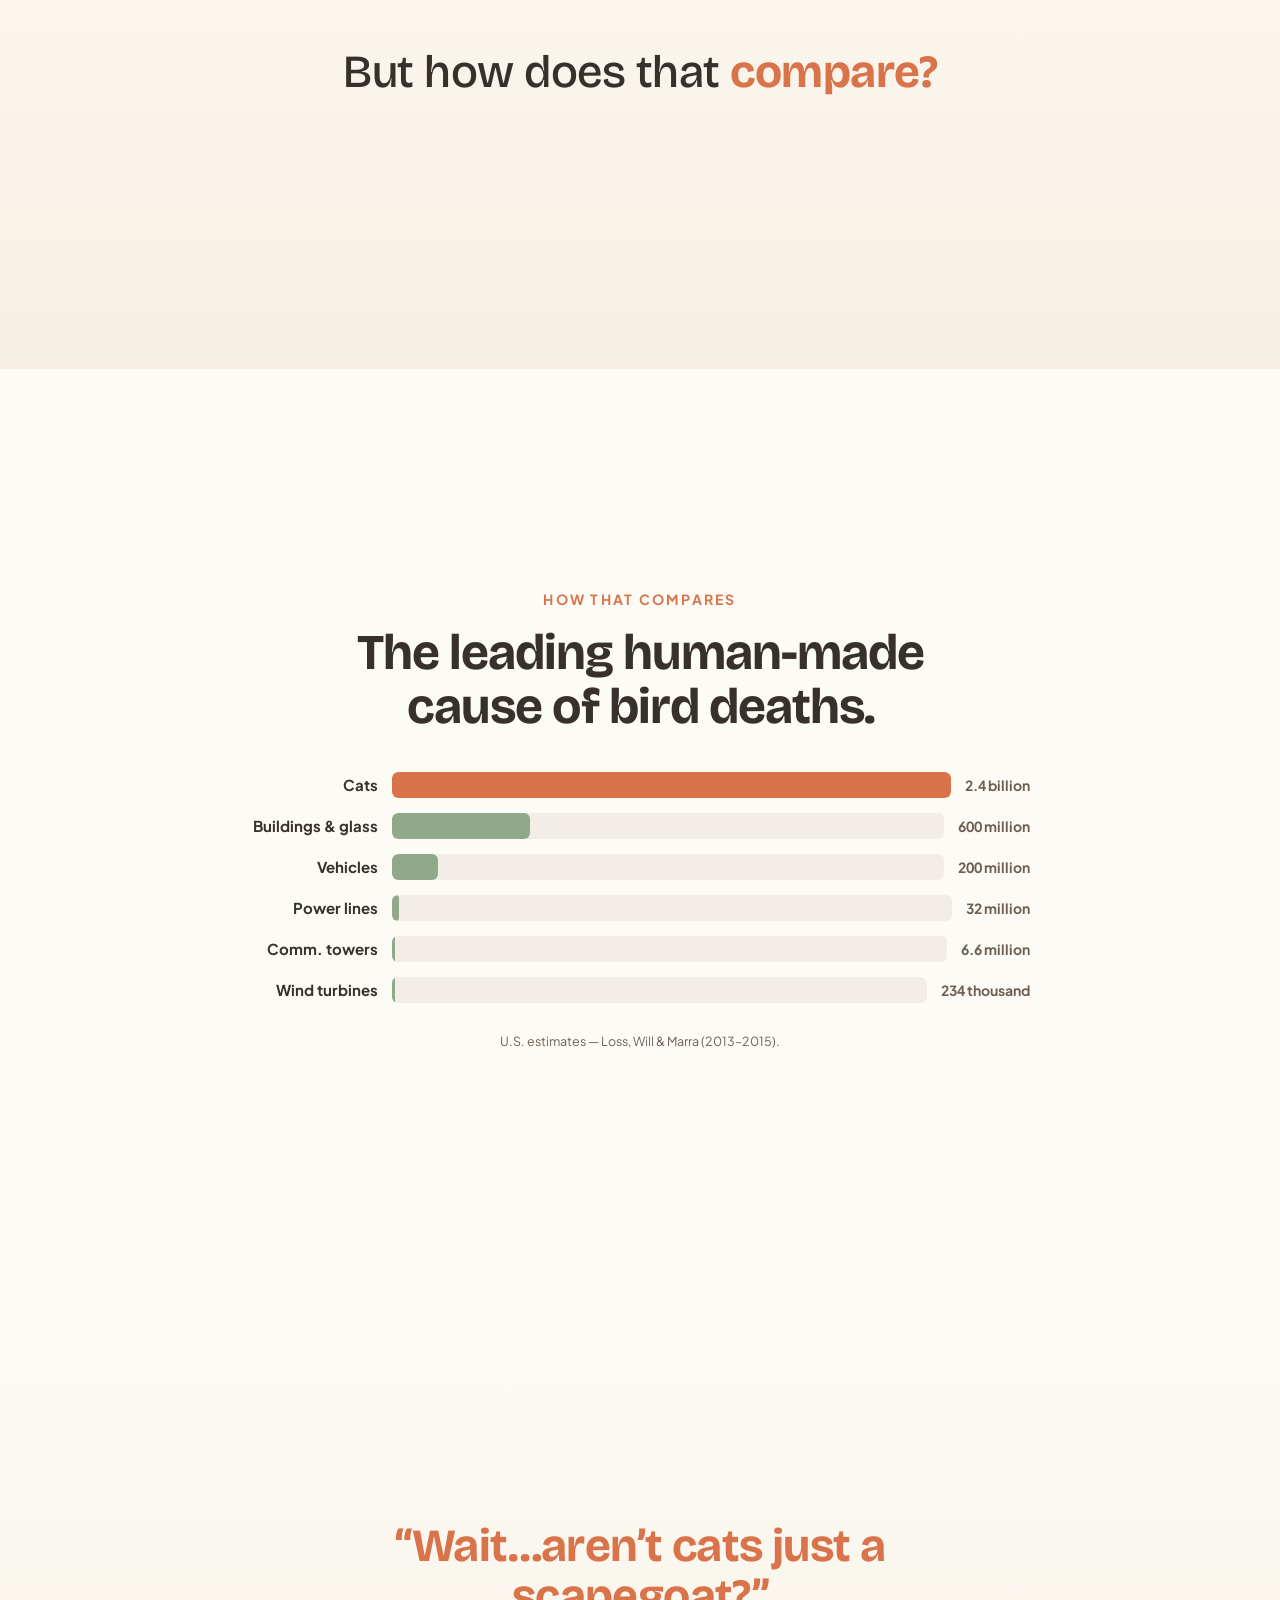
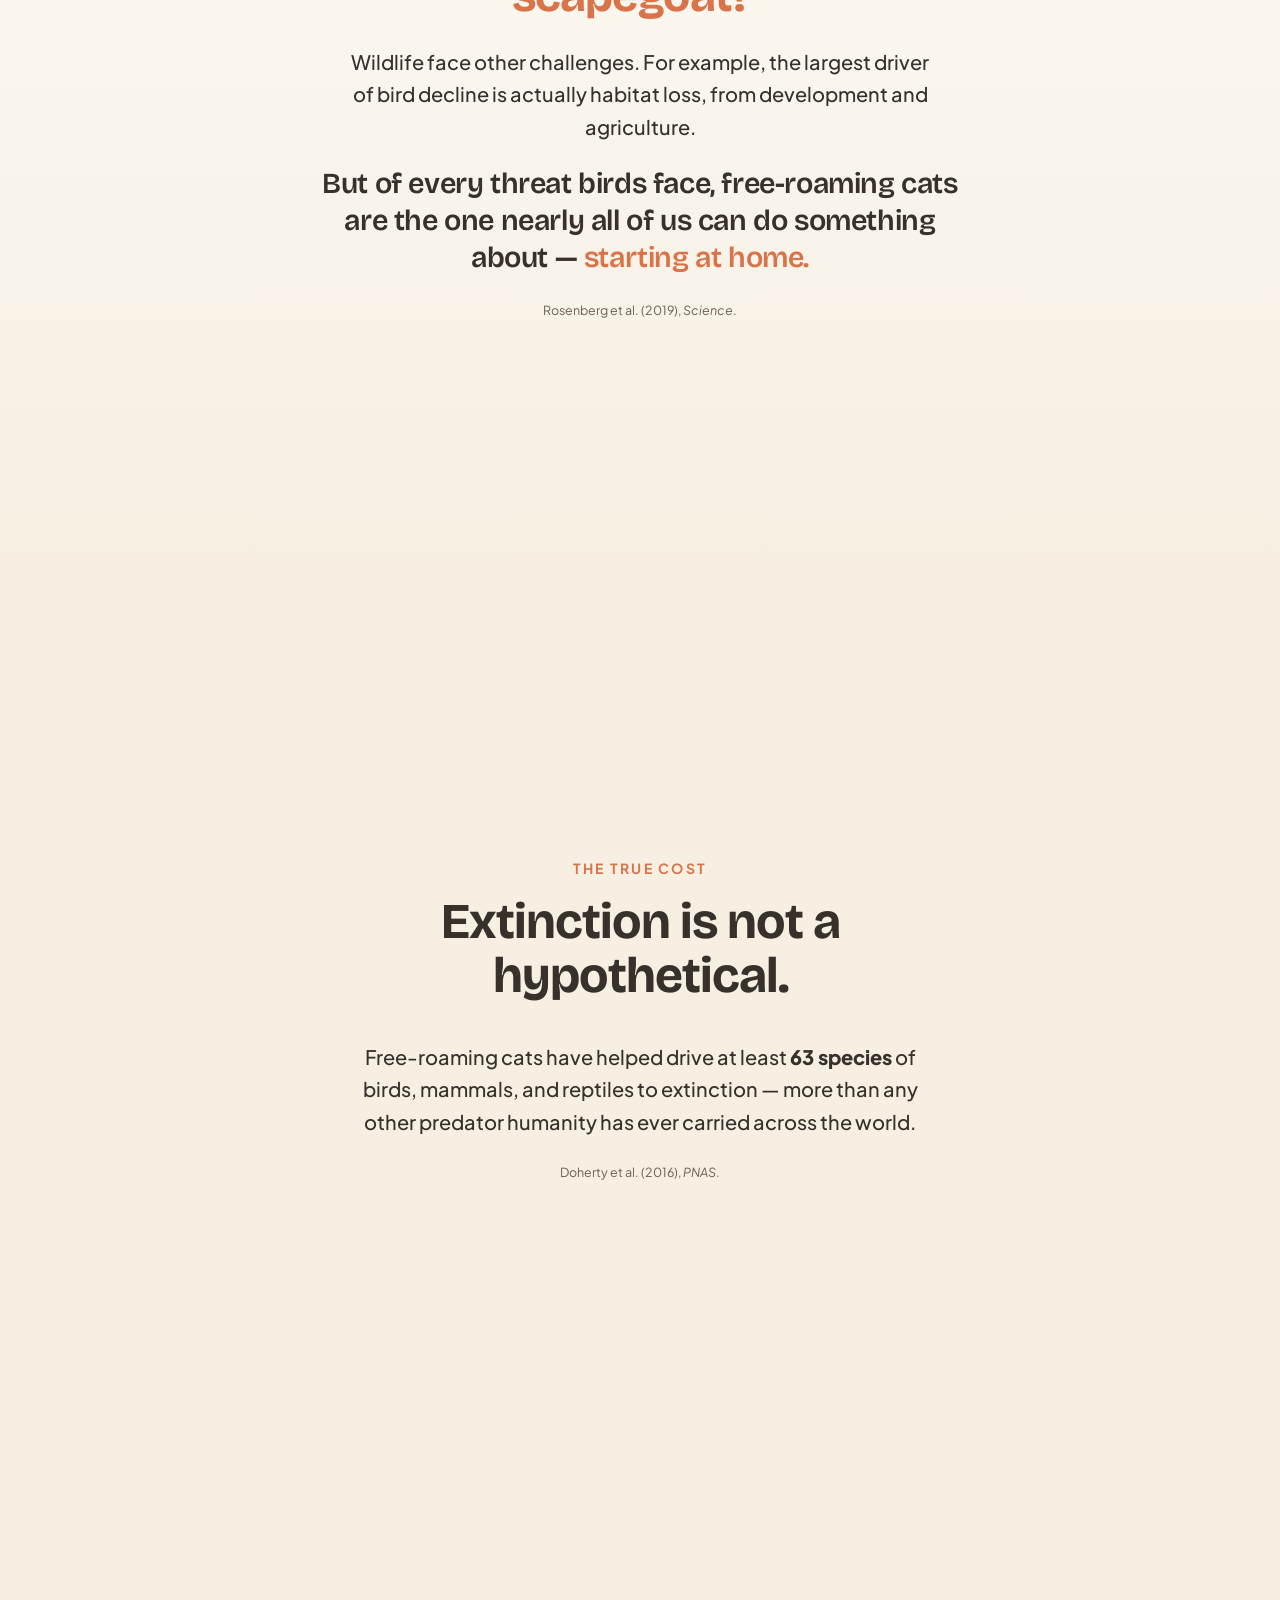
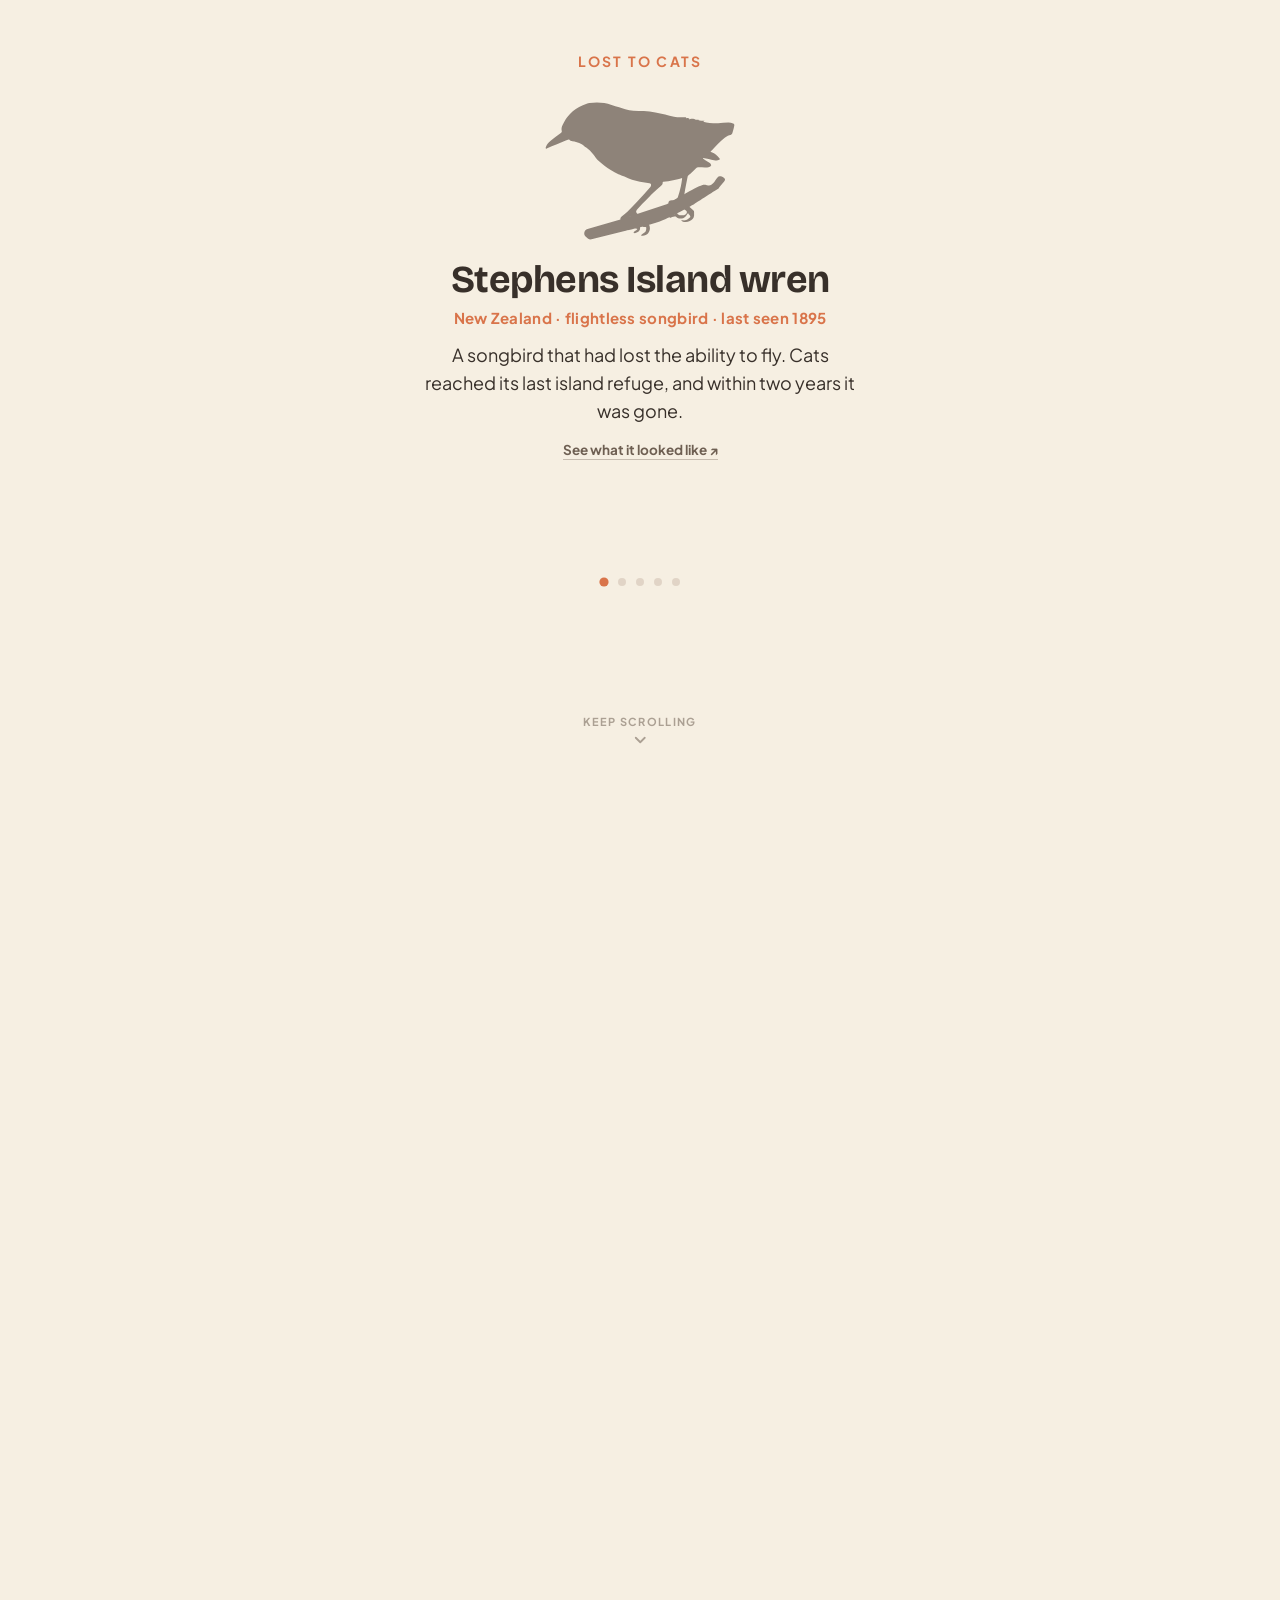
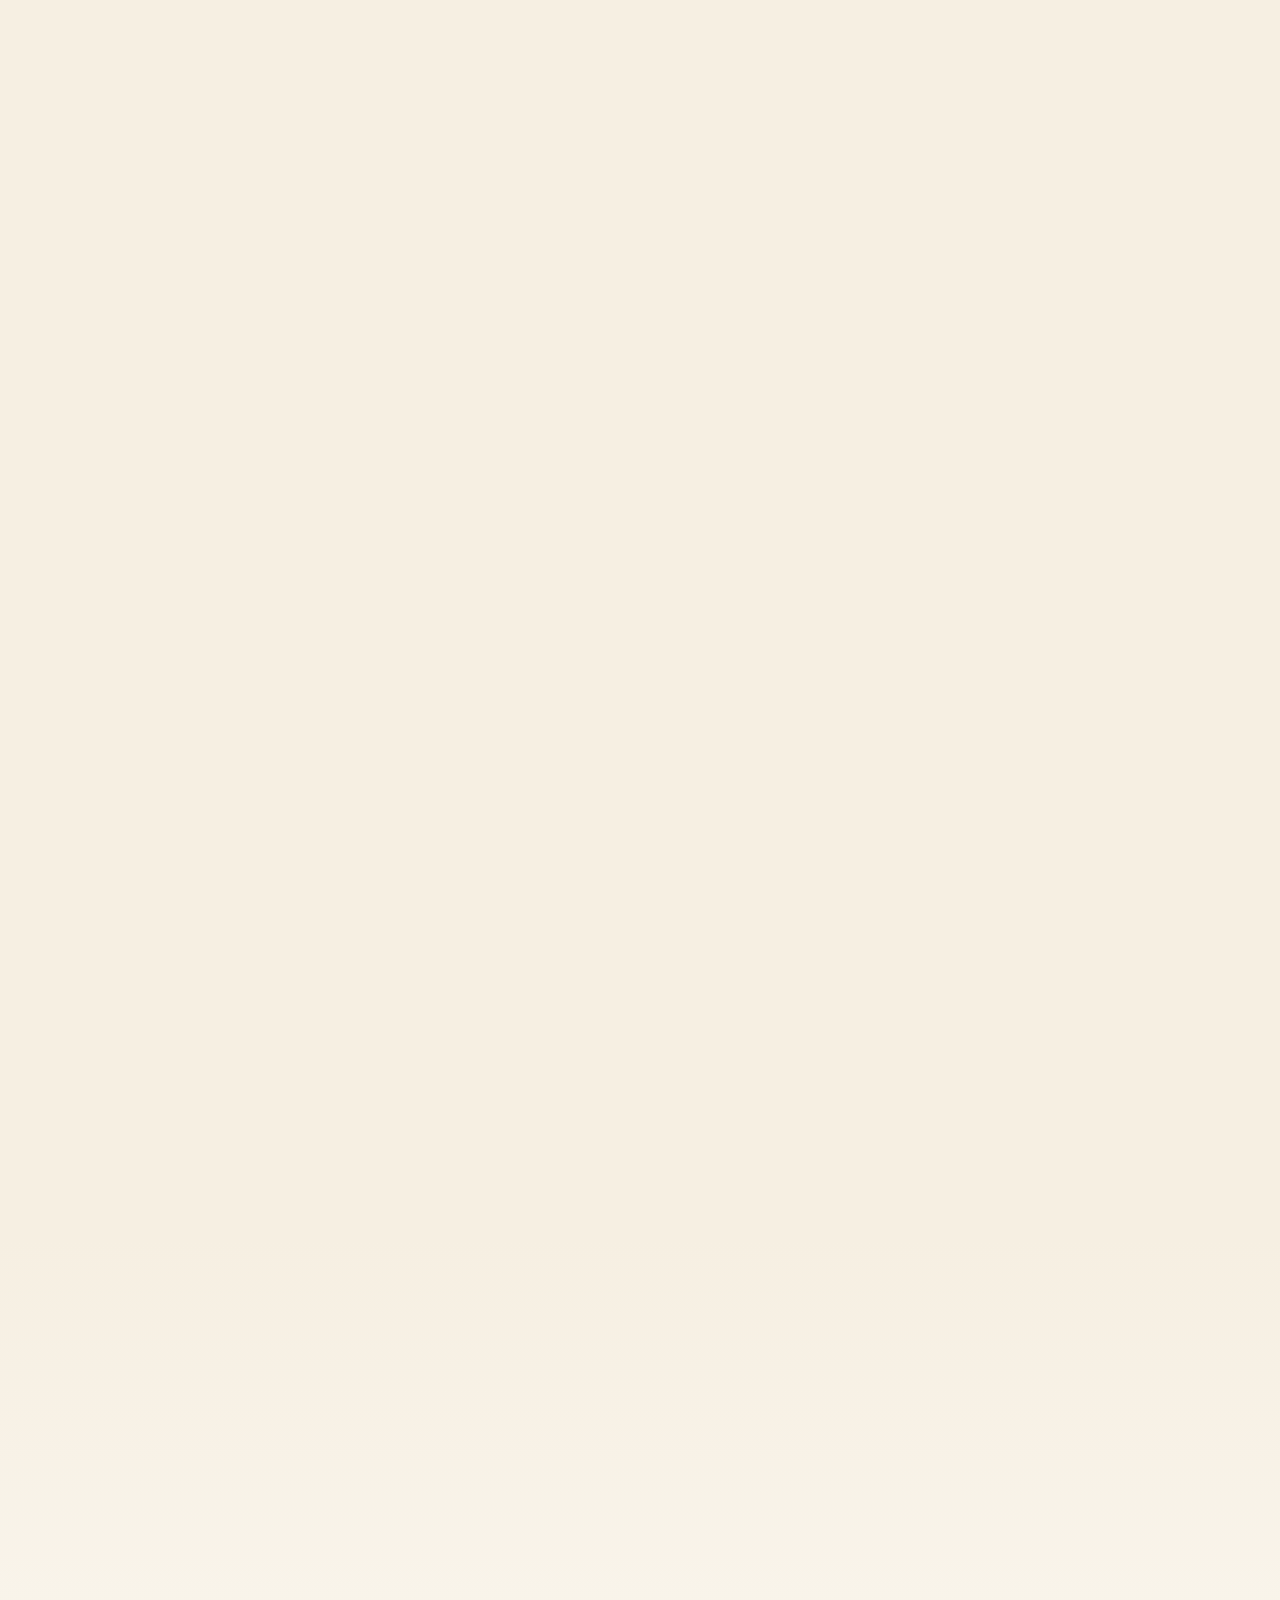
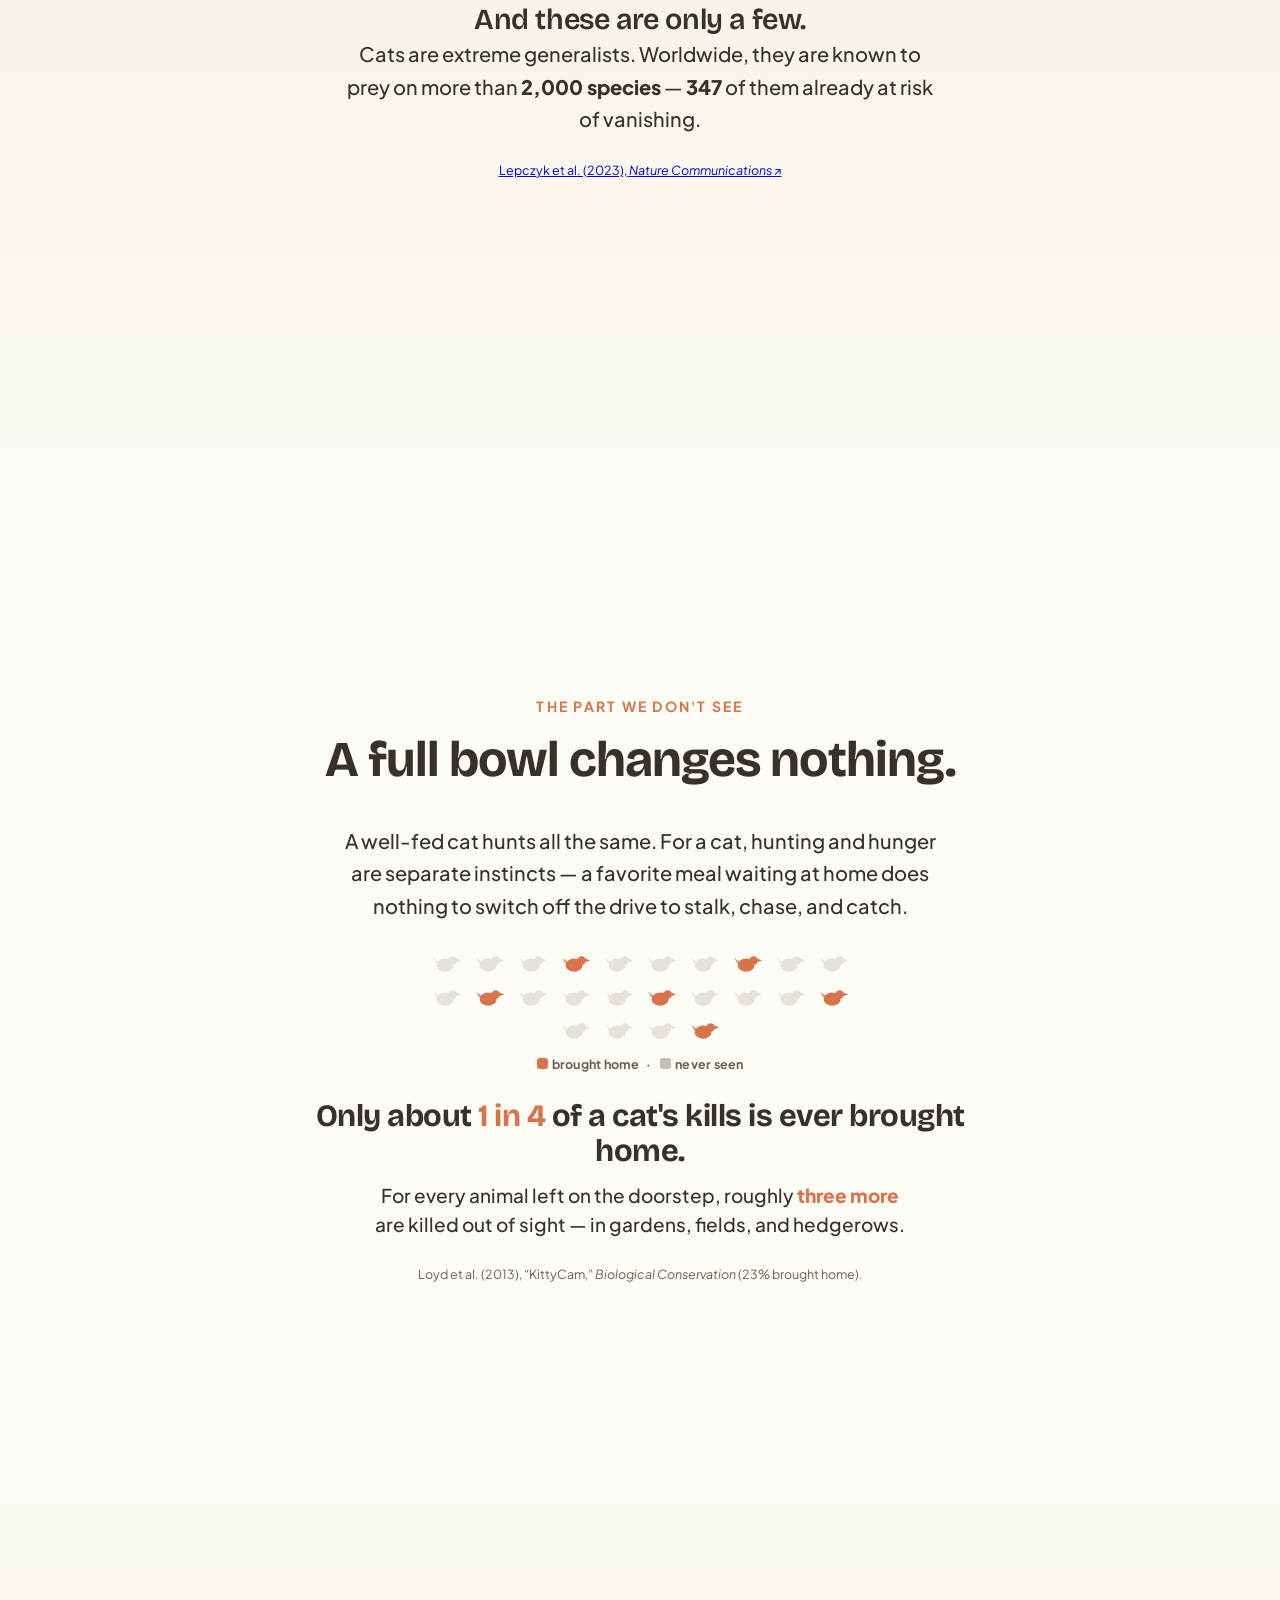
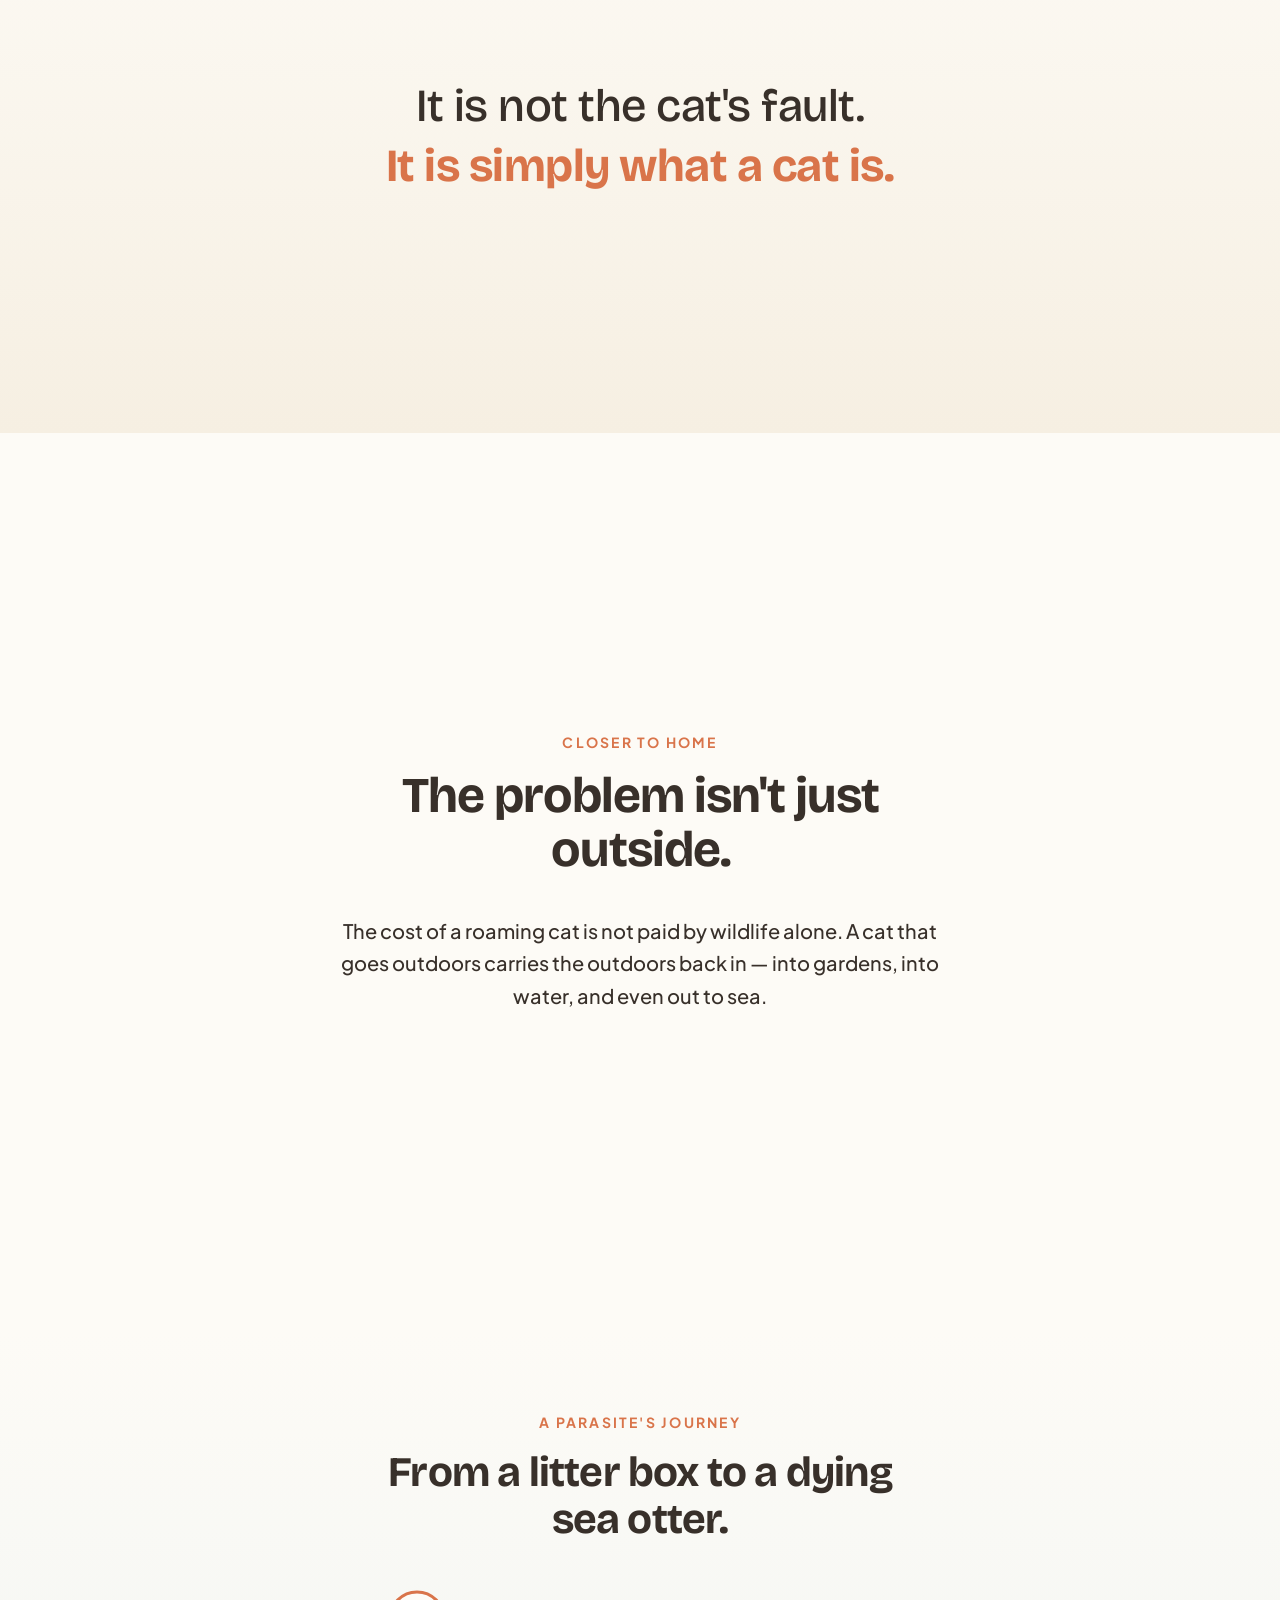
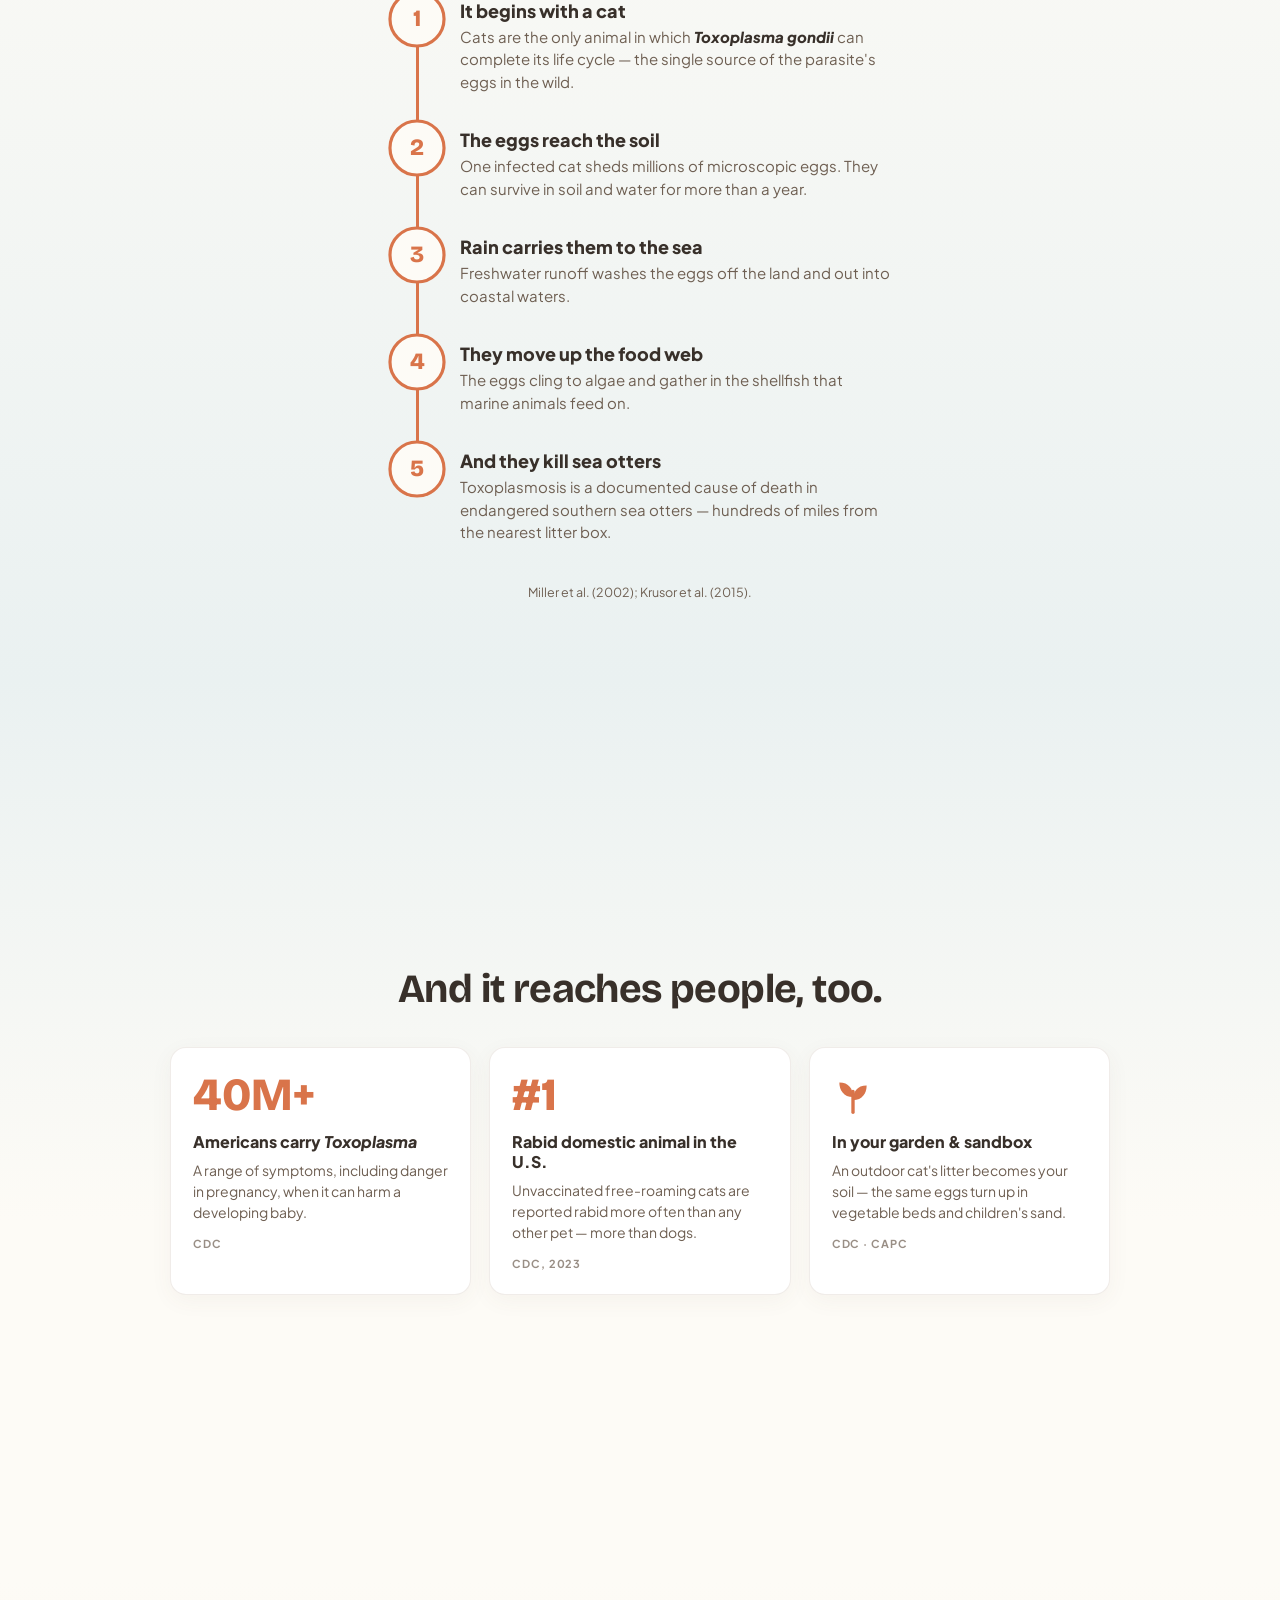
==== commit 94a59bc2: "Hero cat: rounder front paws + two hind paws for a grounded four-paw sit Front legs -> small near-ci" ====
--- a/index.html
+++ b/index.html
@@ -69,11 +69,15 @@
               <!-- belly patch -->
               <ellipse class="belly" cx="130" cy="228" rx="30" ry="44" />
 
-              <!-- front legs + paws -->
-              <rect class="leg" x="105" y="240" width="22" height="50" rx="11" />
-              <rect class="leg" x="133" y="240" width="22" height="50" rx="11" />
-              <path class="toe" d="M112,290 L112,282 M120,290 L120,282
-                                    M140,290 L140,282 M148,290 L148,282" />
+              <!-- hind paws (peek at the sides) -->
+              <ellipse class="leg" cx="92" cy="282" rx="16" ry="11.5" />
+              <ellipse class="leg" cx="168" cy="282" rx="16" ry="11.5" />
+              <!-- front paws (small, round) -->
+              <ellipse class="leg" cx="117" cy="279" rx="14" ry="15" />
+              <ellipse class="leg" cx="143" cy="279" rx="14" ry="15" />
+              <!-- toe hints on the front paws -->
+              <path class="toe" d="M111,291 L111,285 M117,292 L117,286 M123,291 L123,285
+                                    M137,291 L137,285 M143,292 L143,286 M149,291 L149,285" />
 
               <!-- ears -->
               <path class="ear" d="M96,96 L82,44 L128,78 Z" />
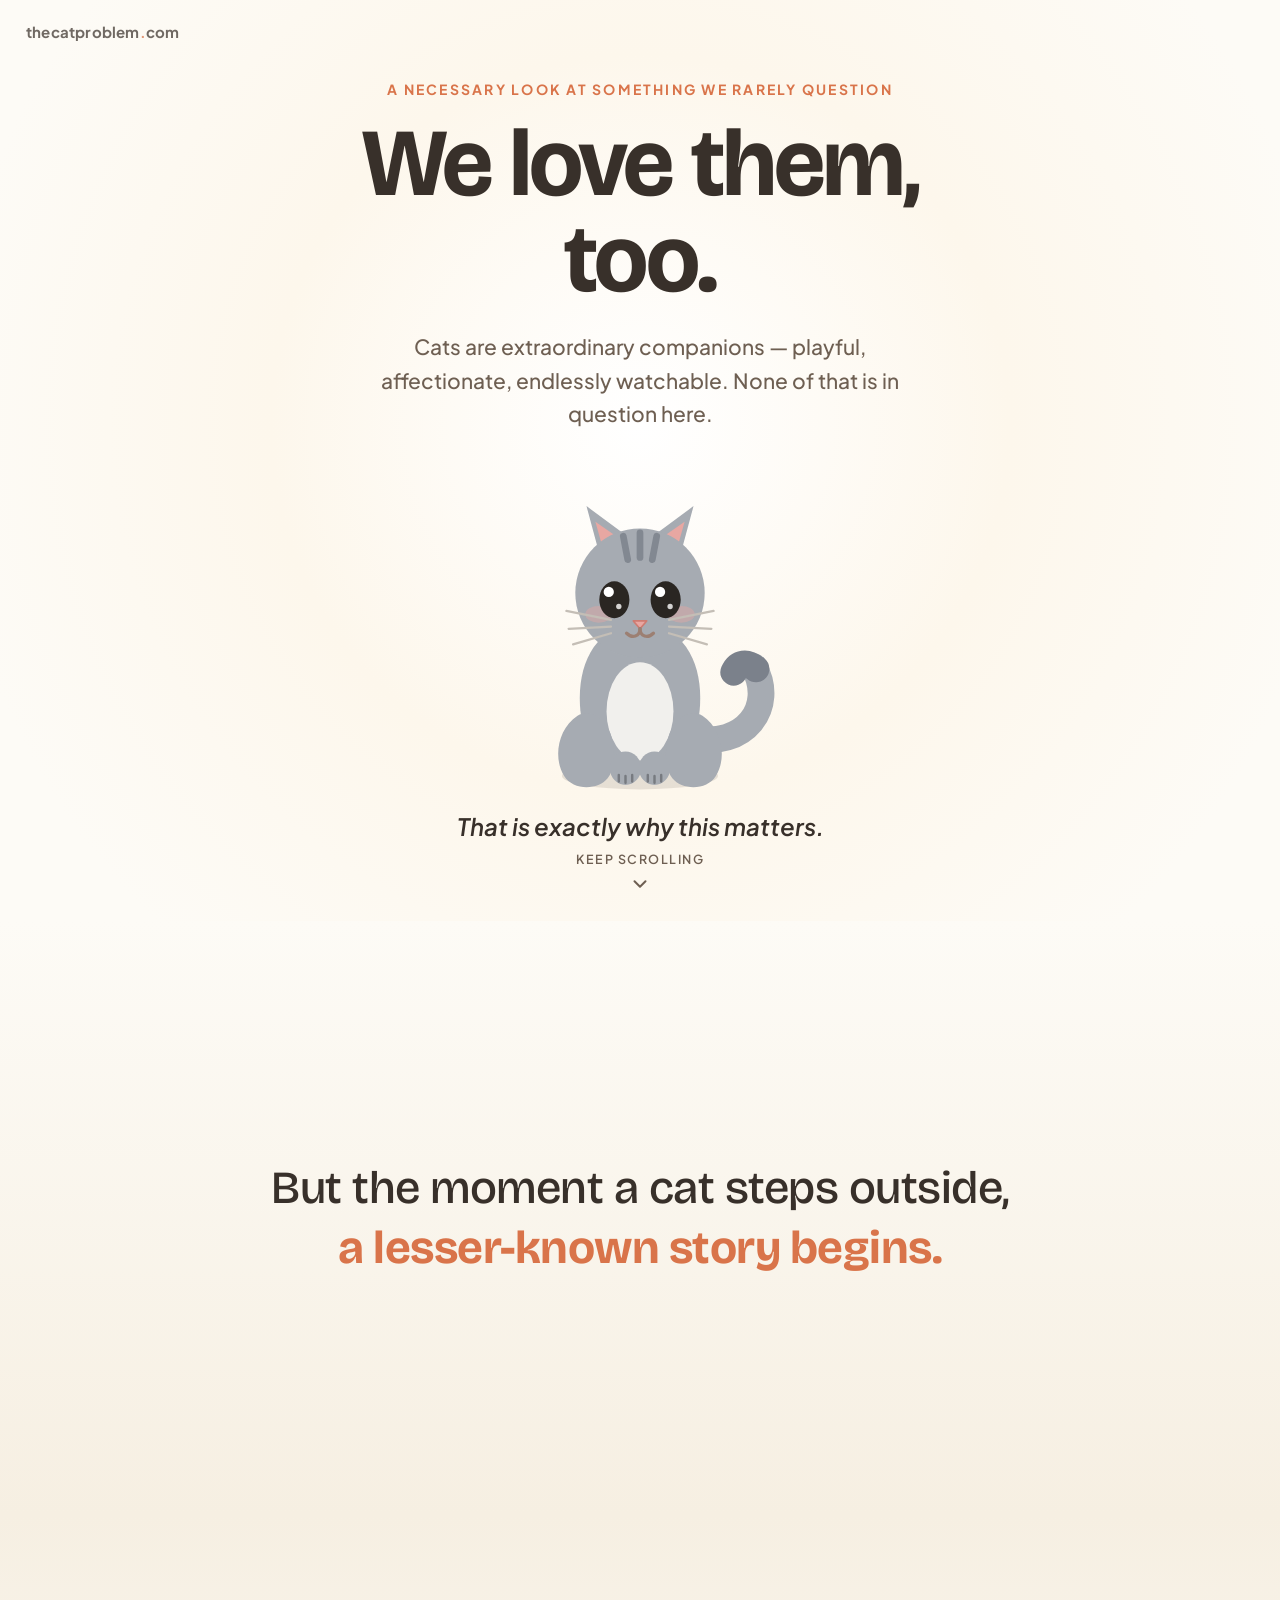
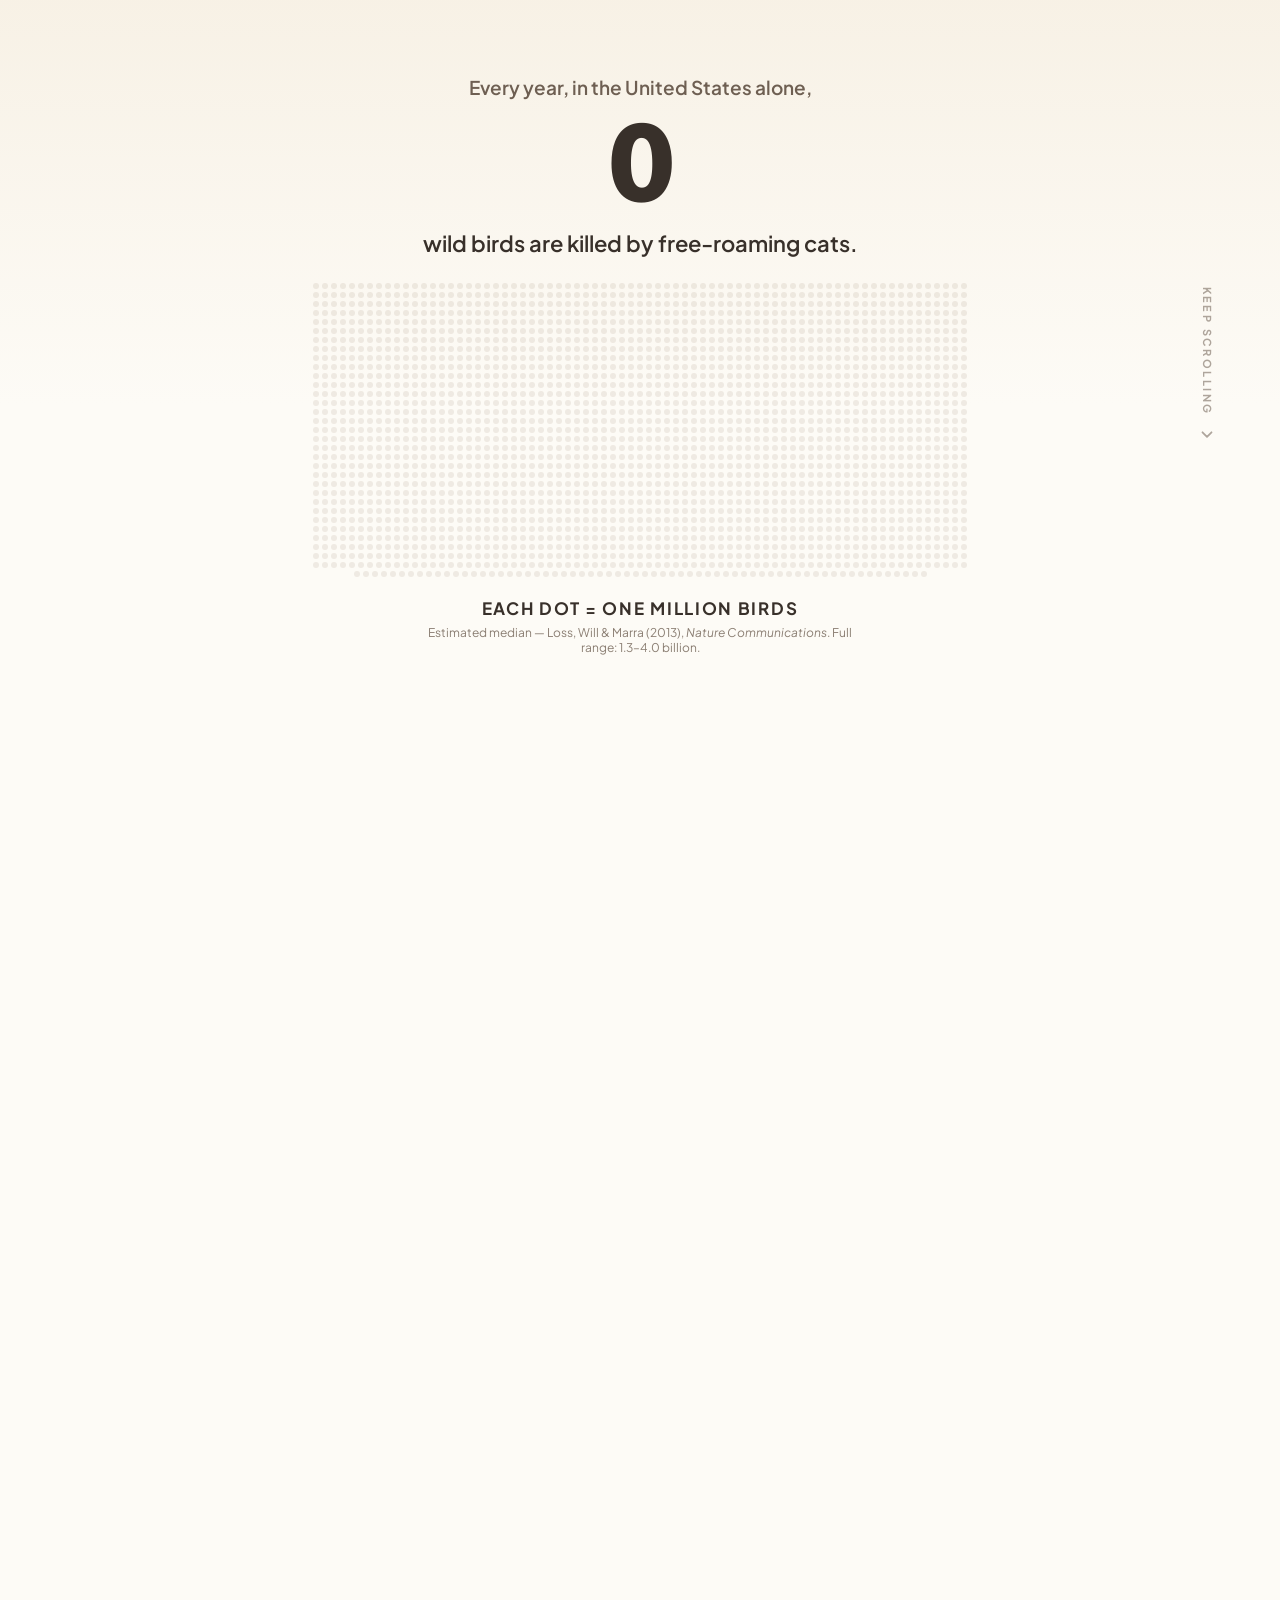
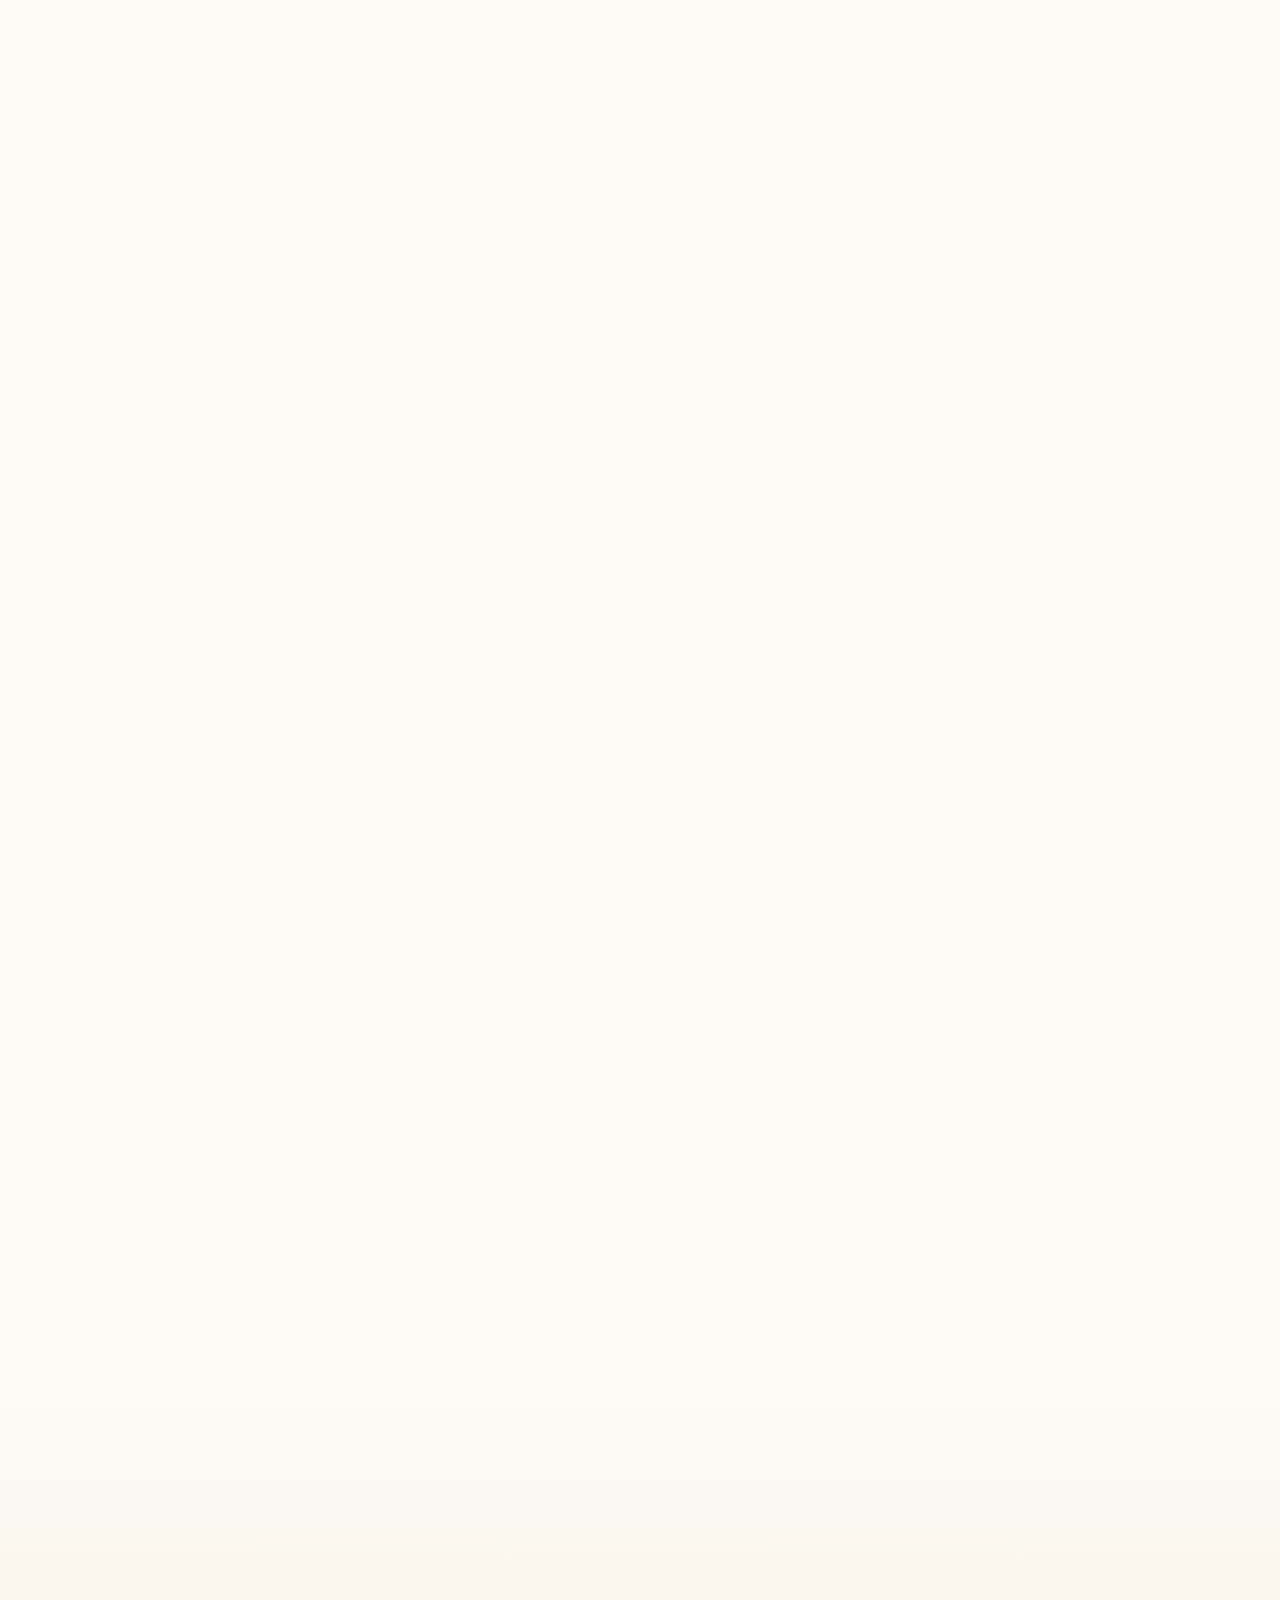
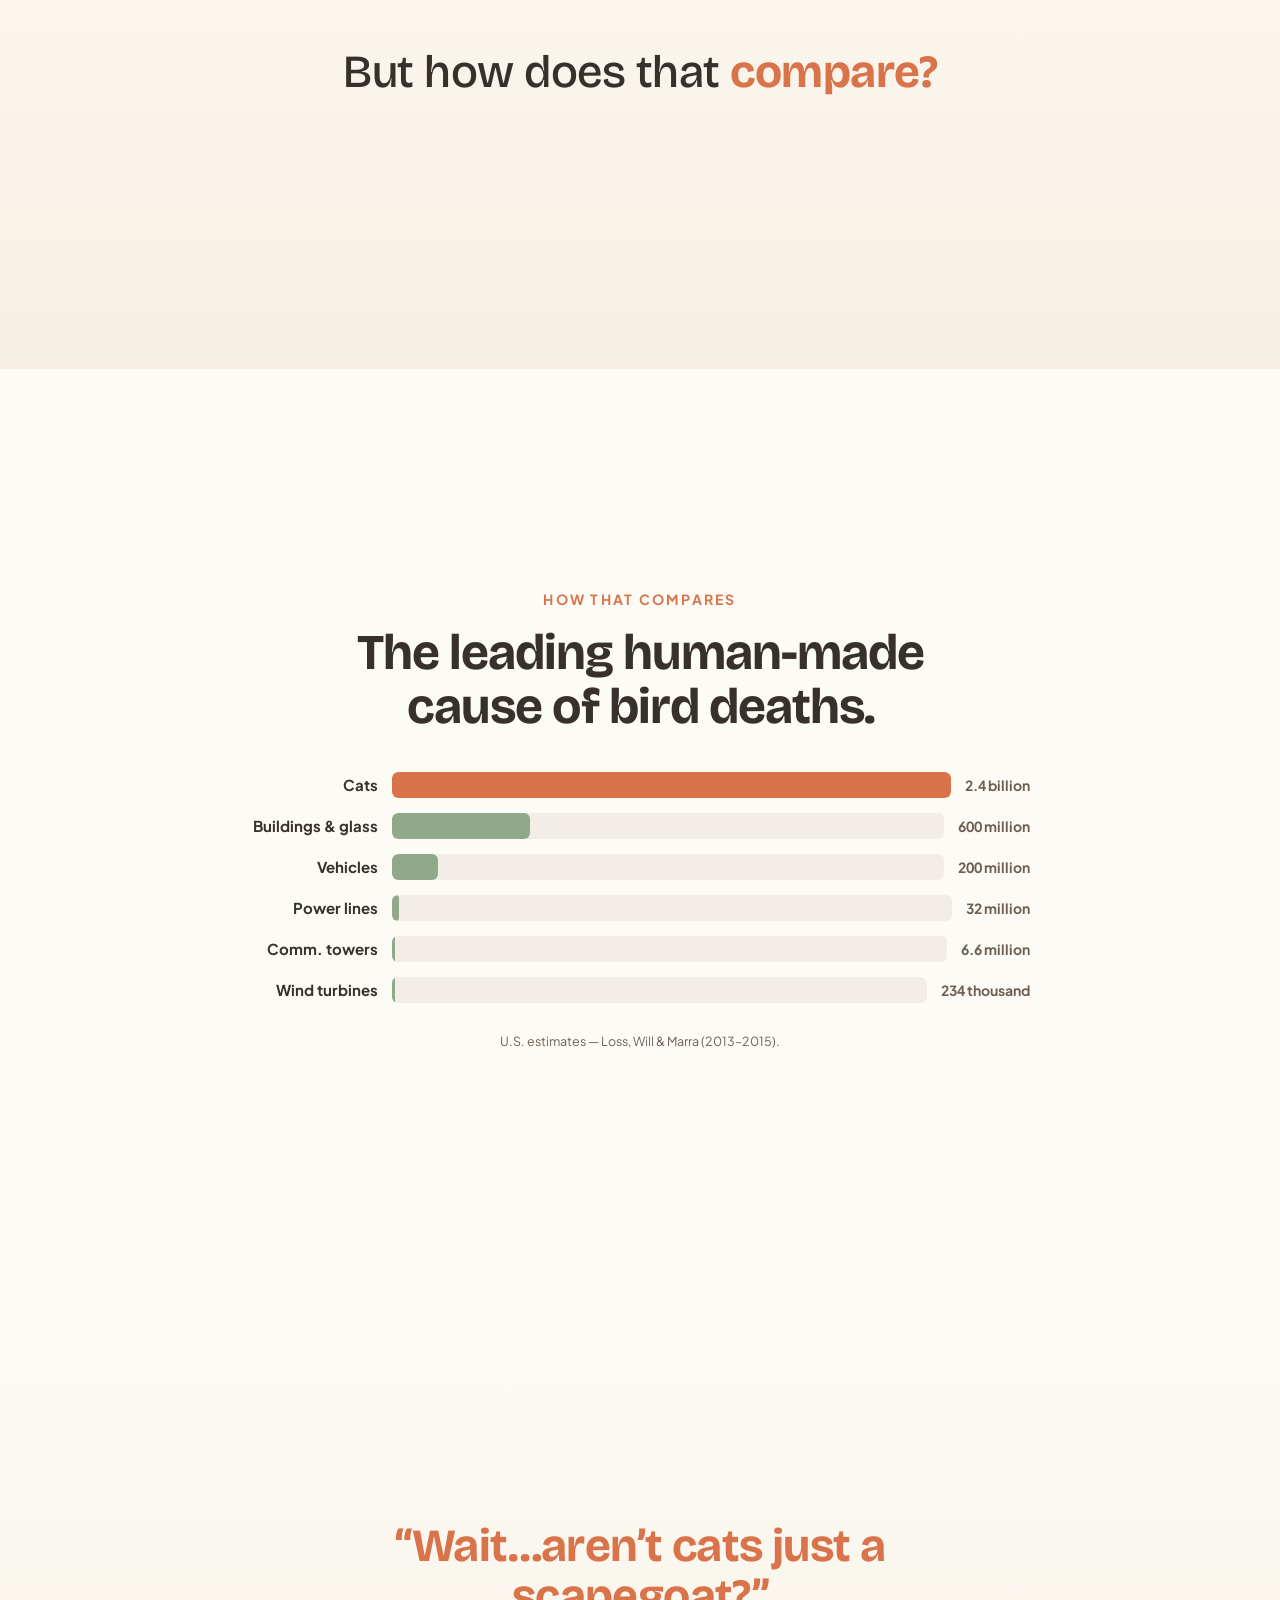
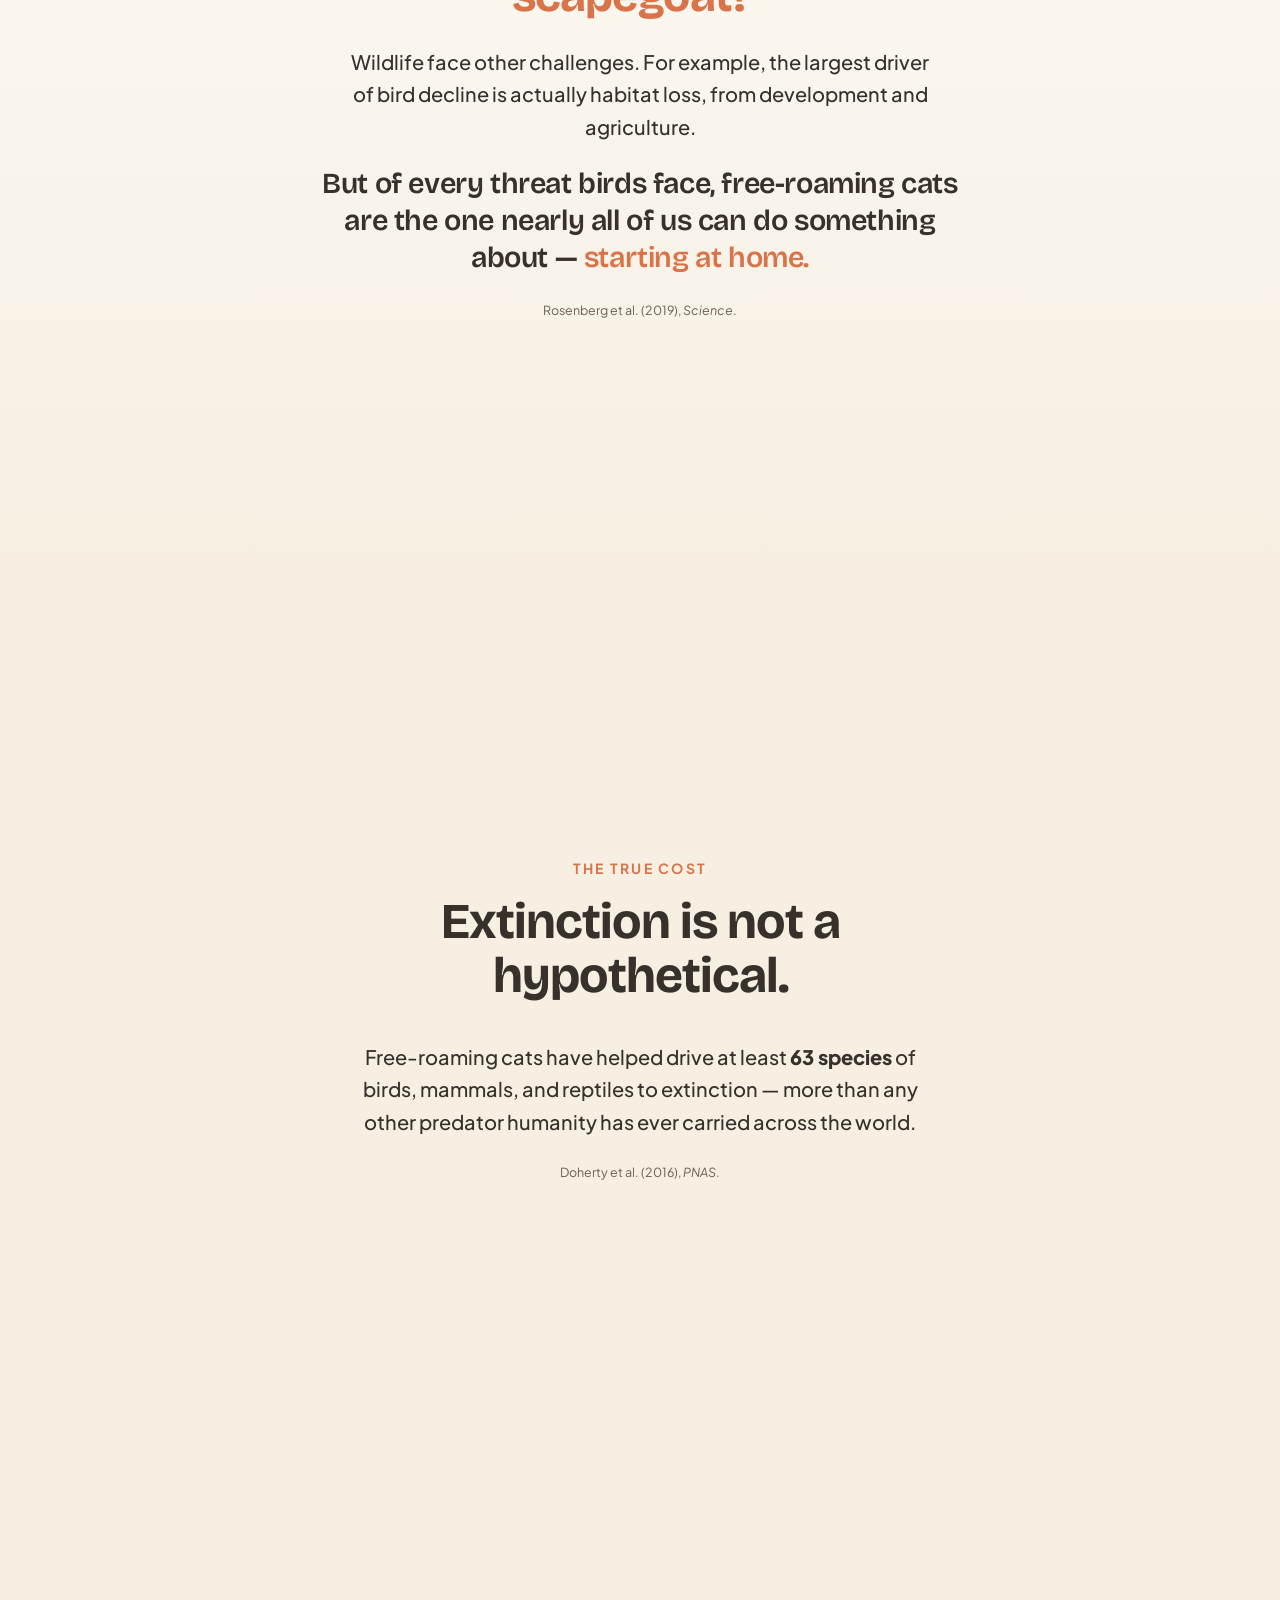
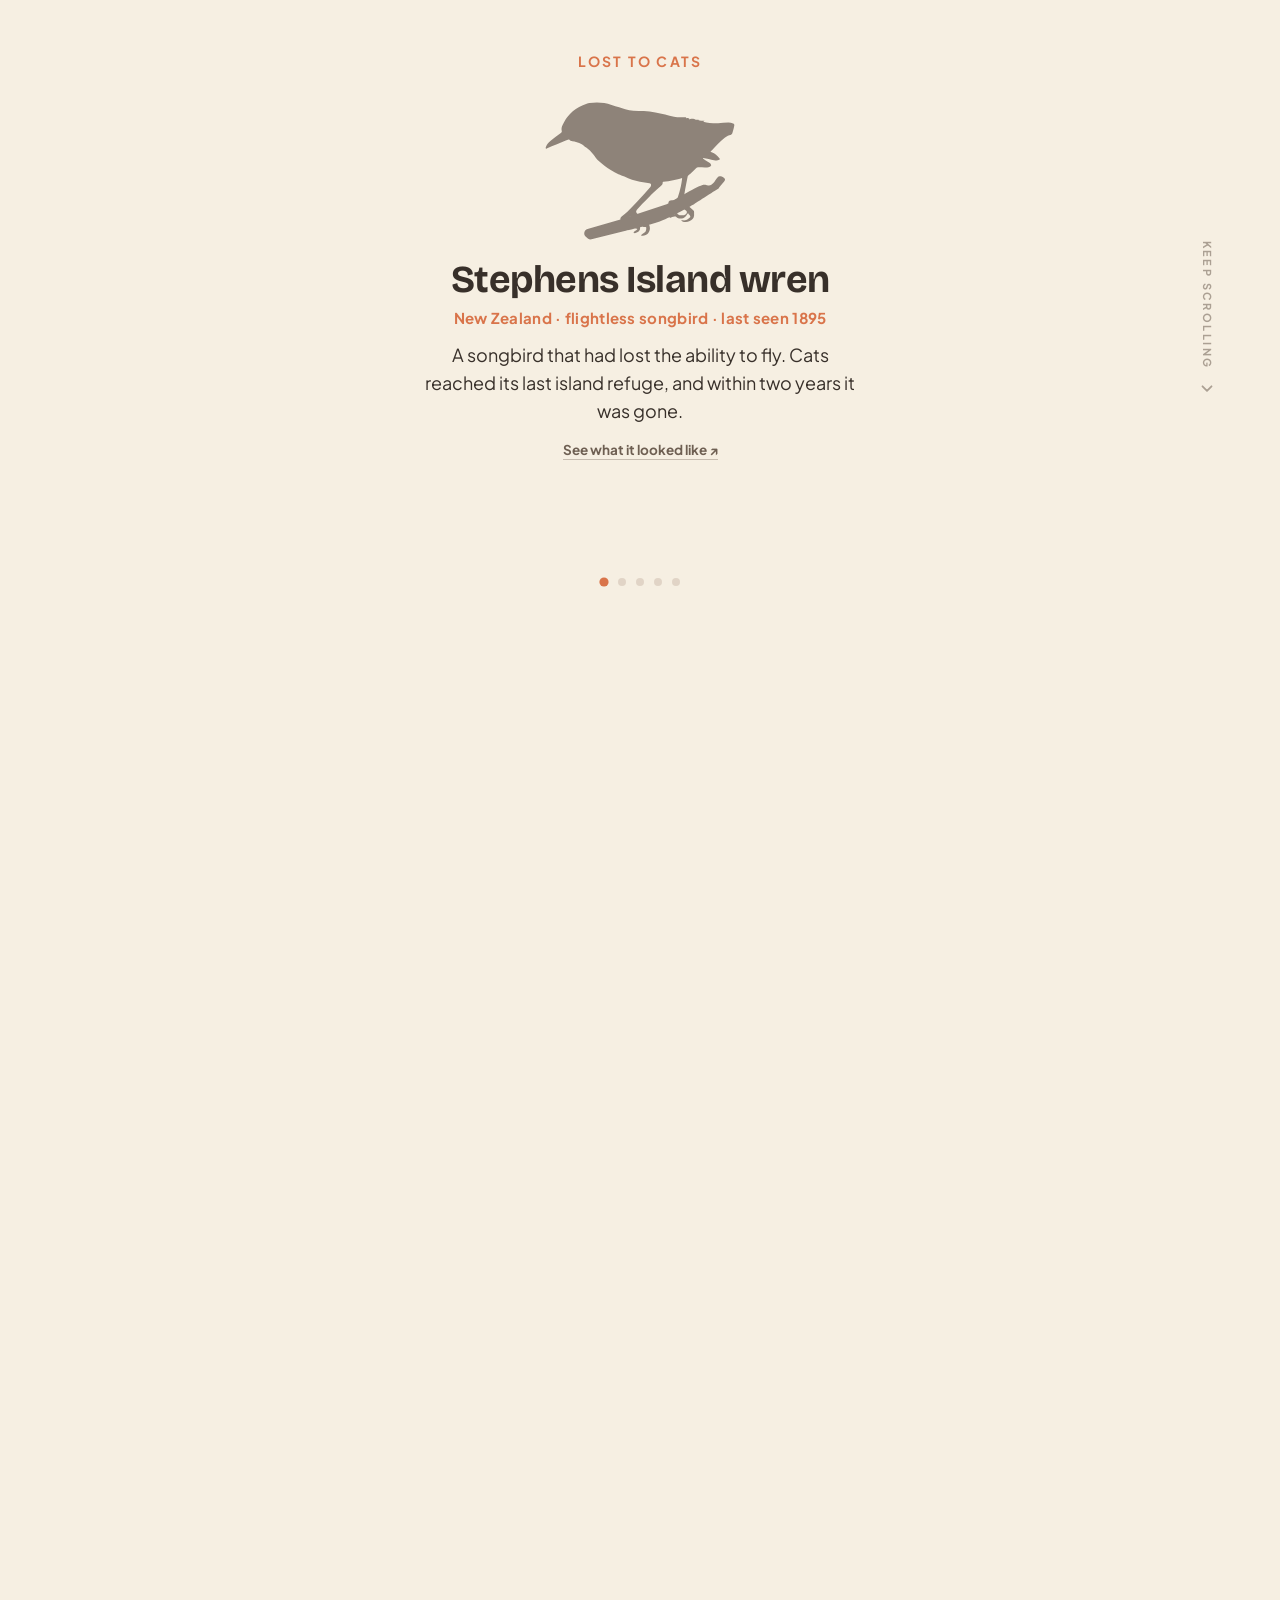
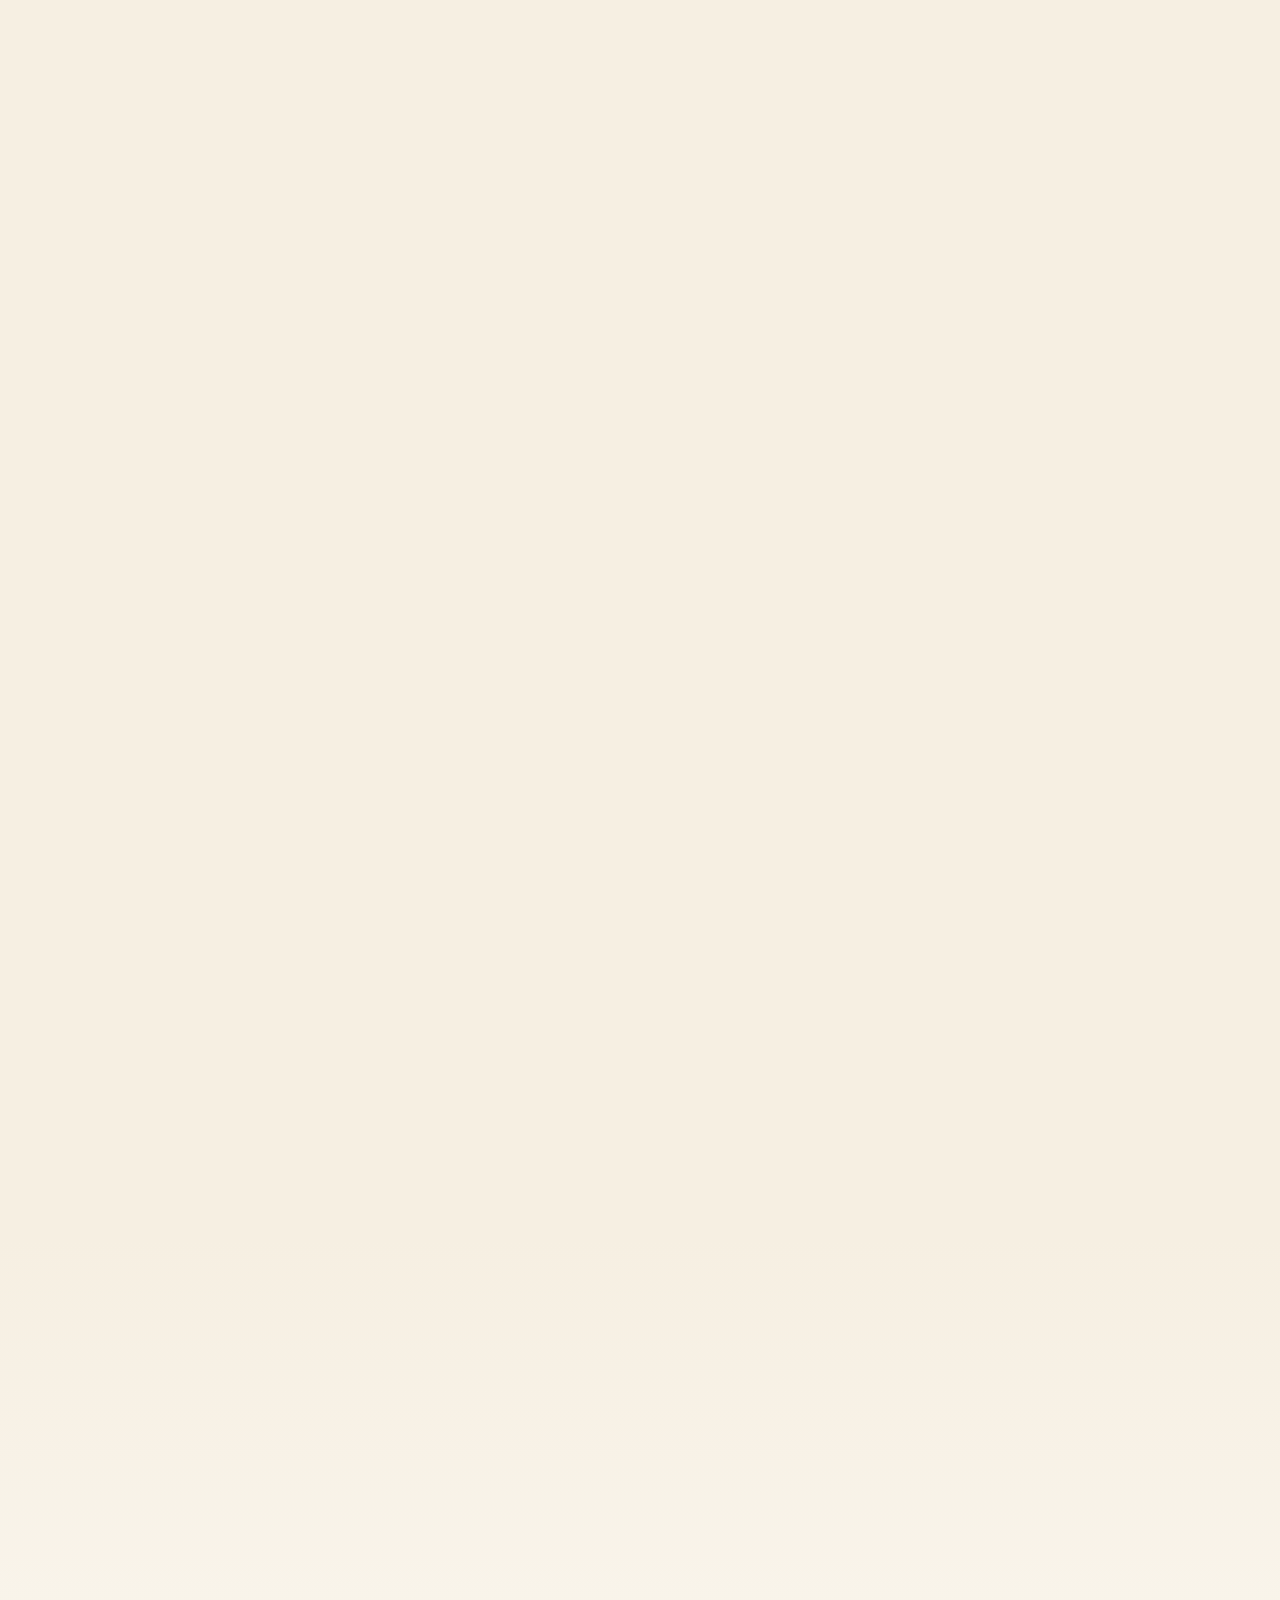
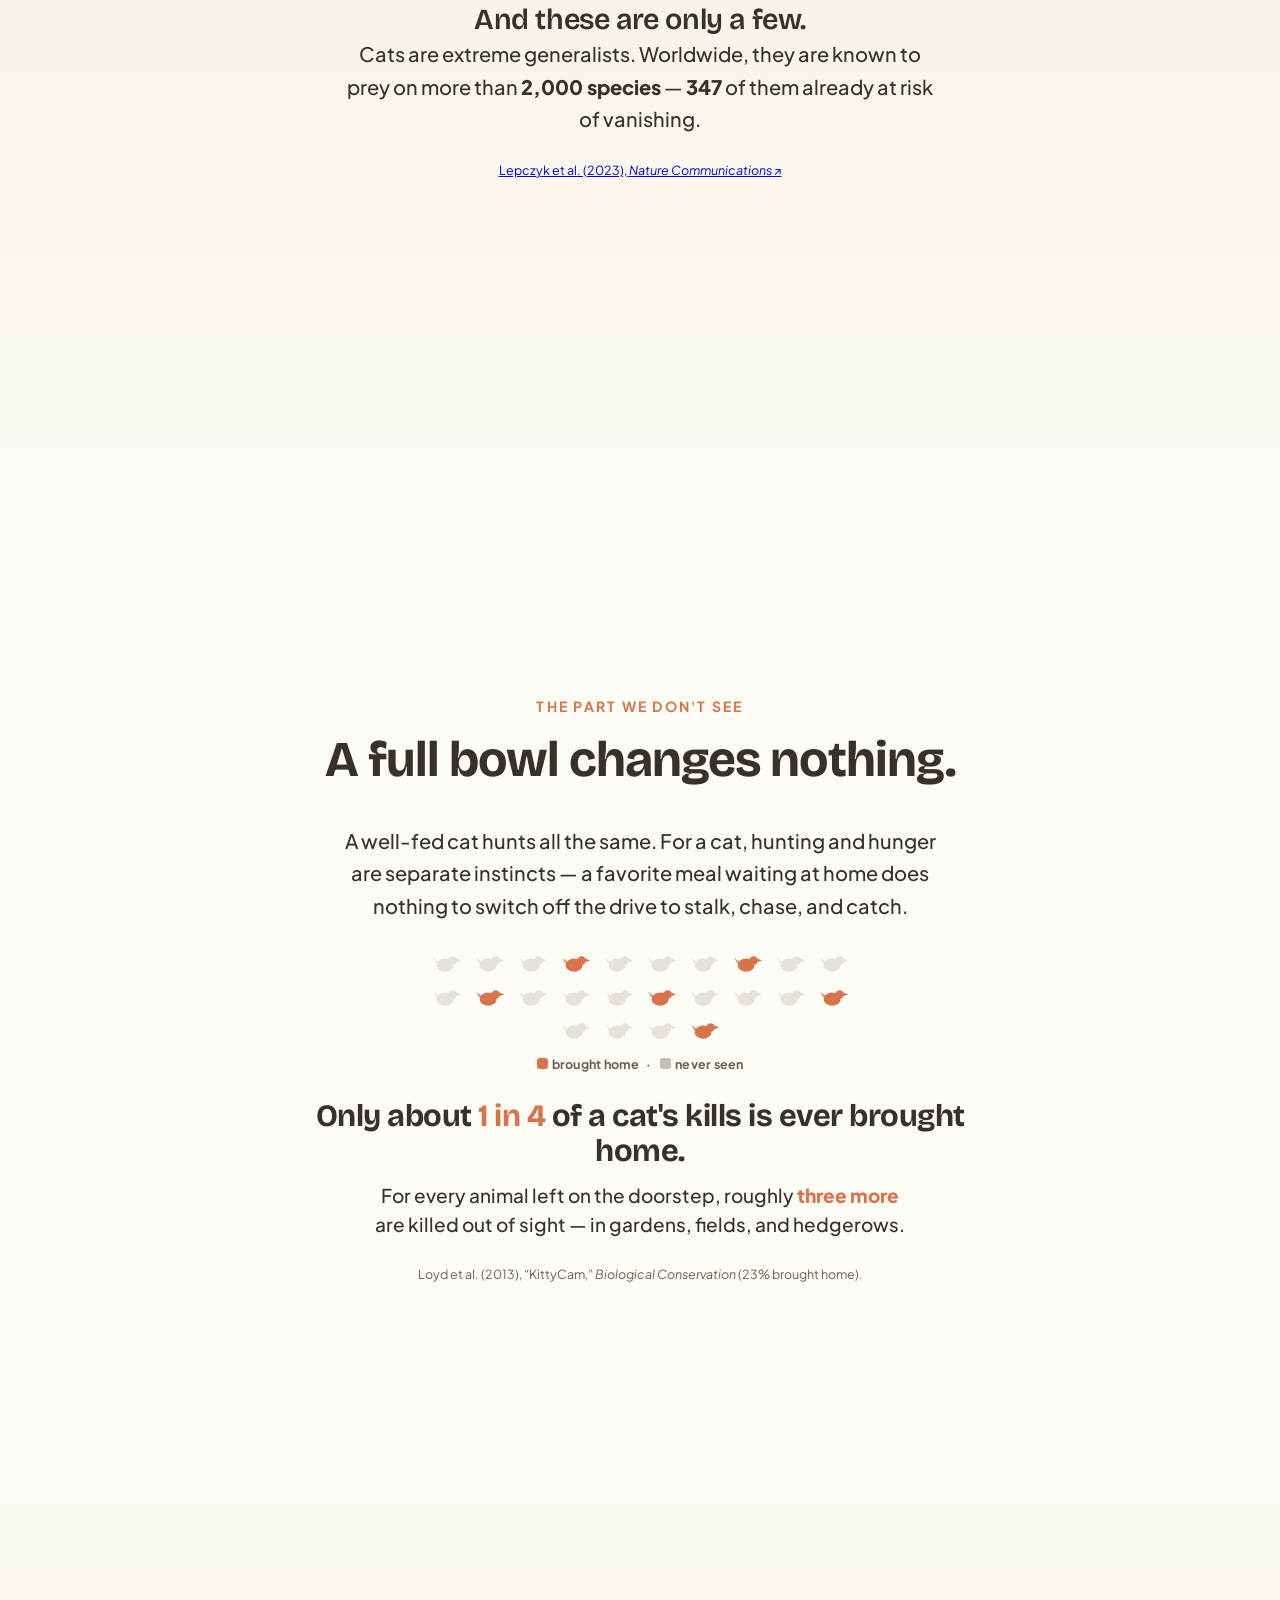
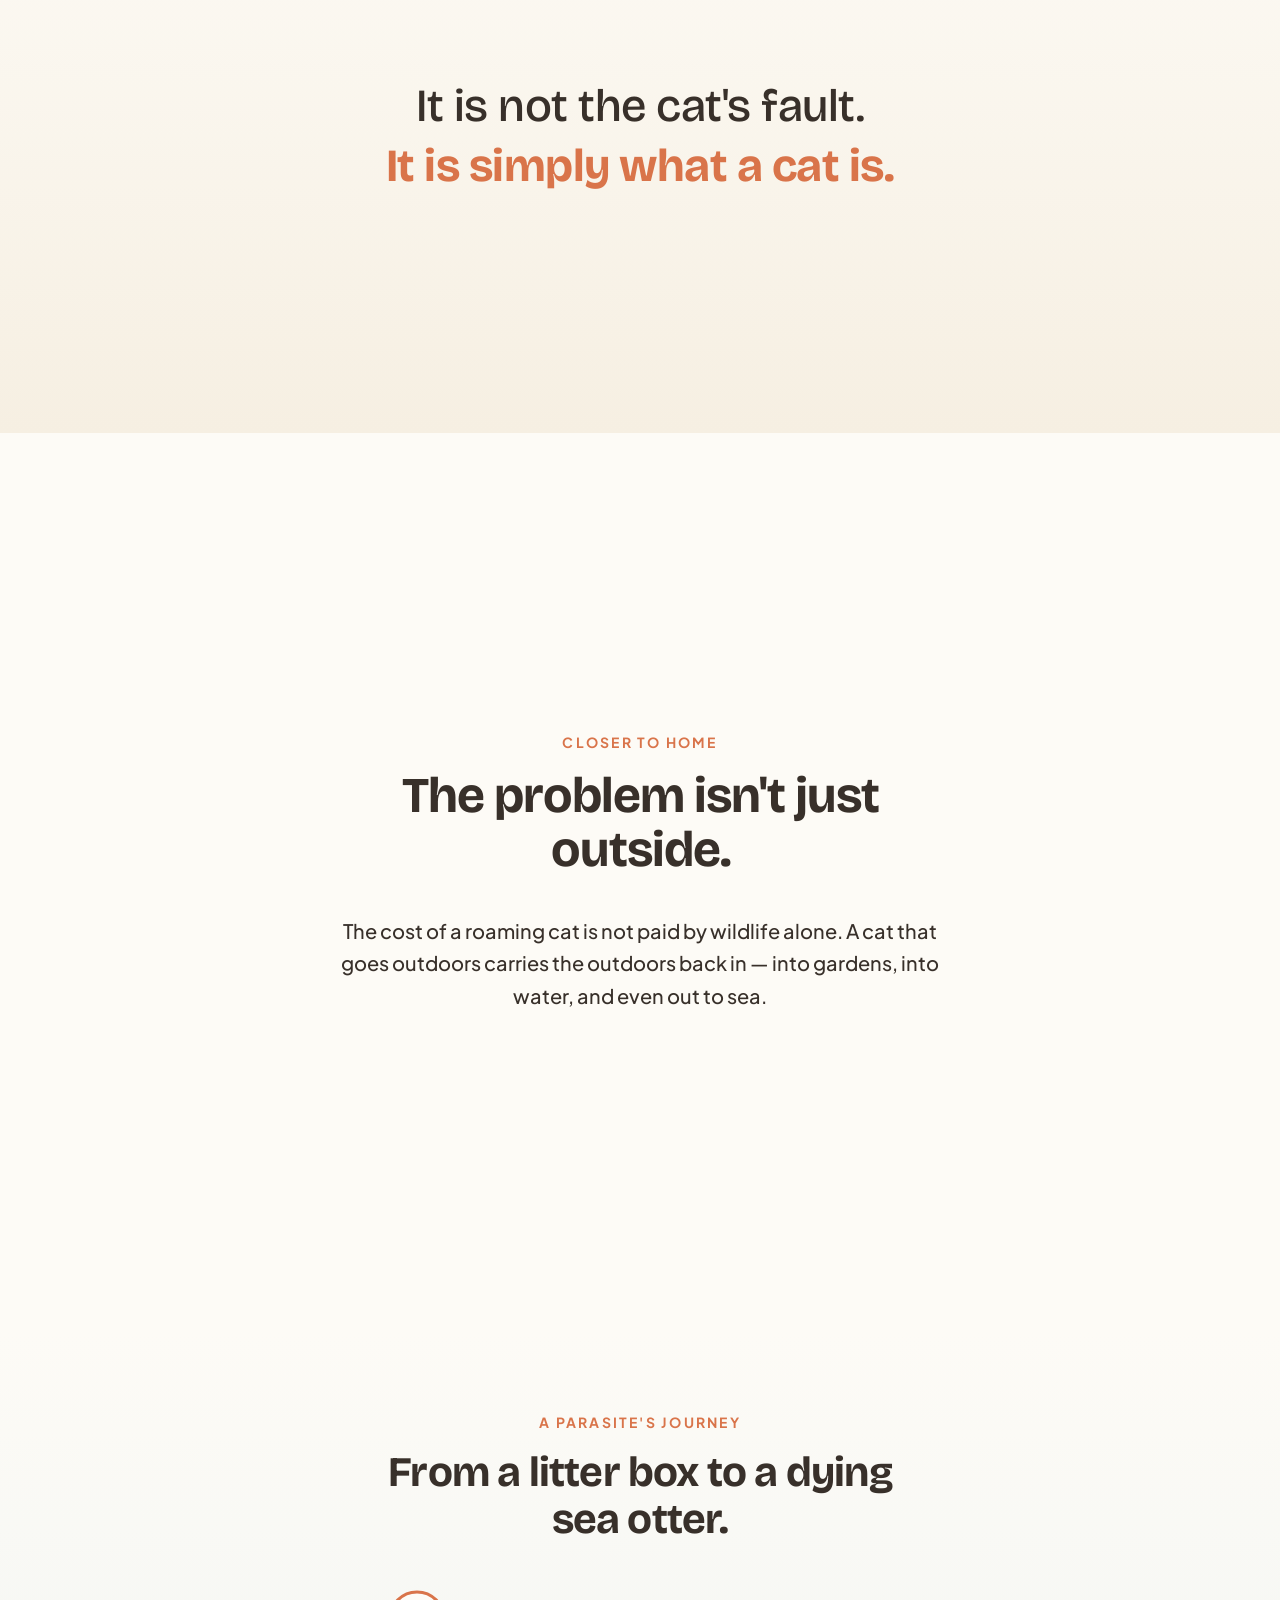
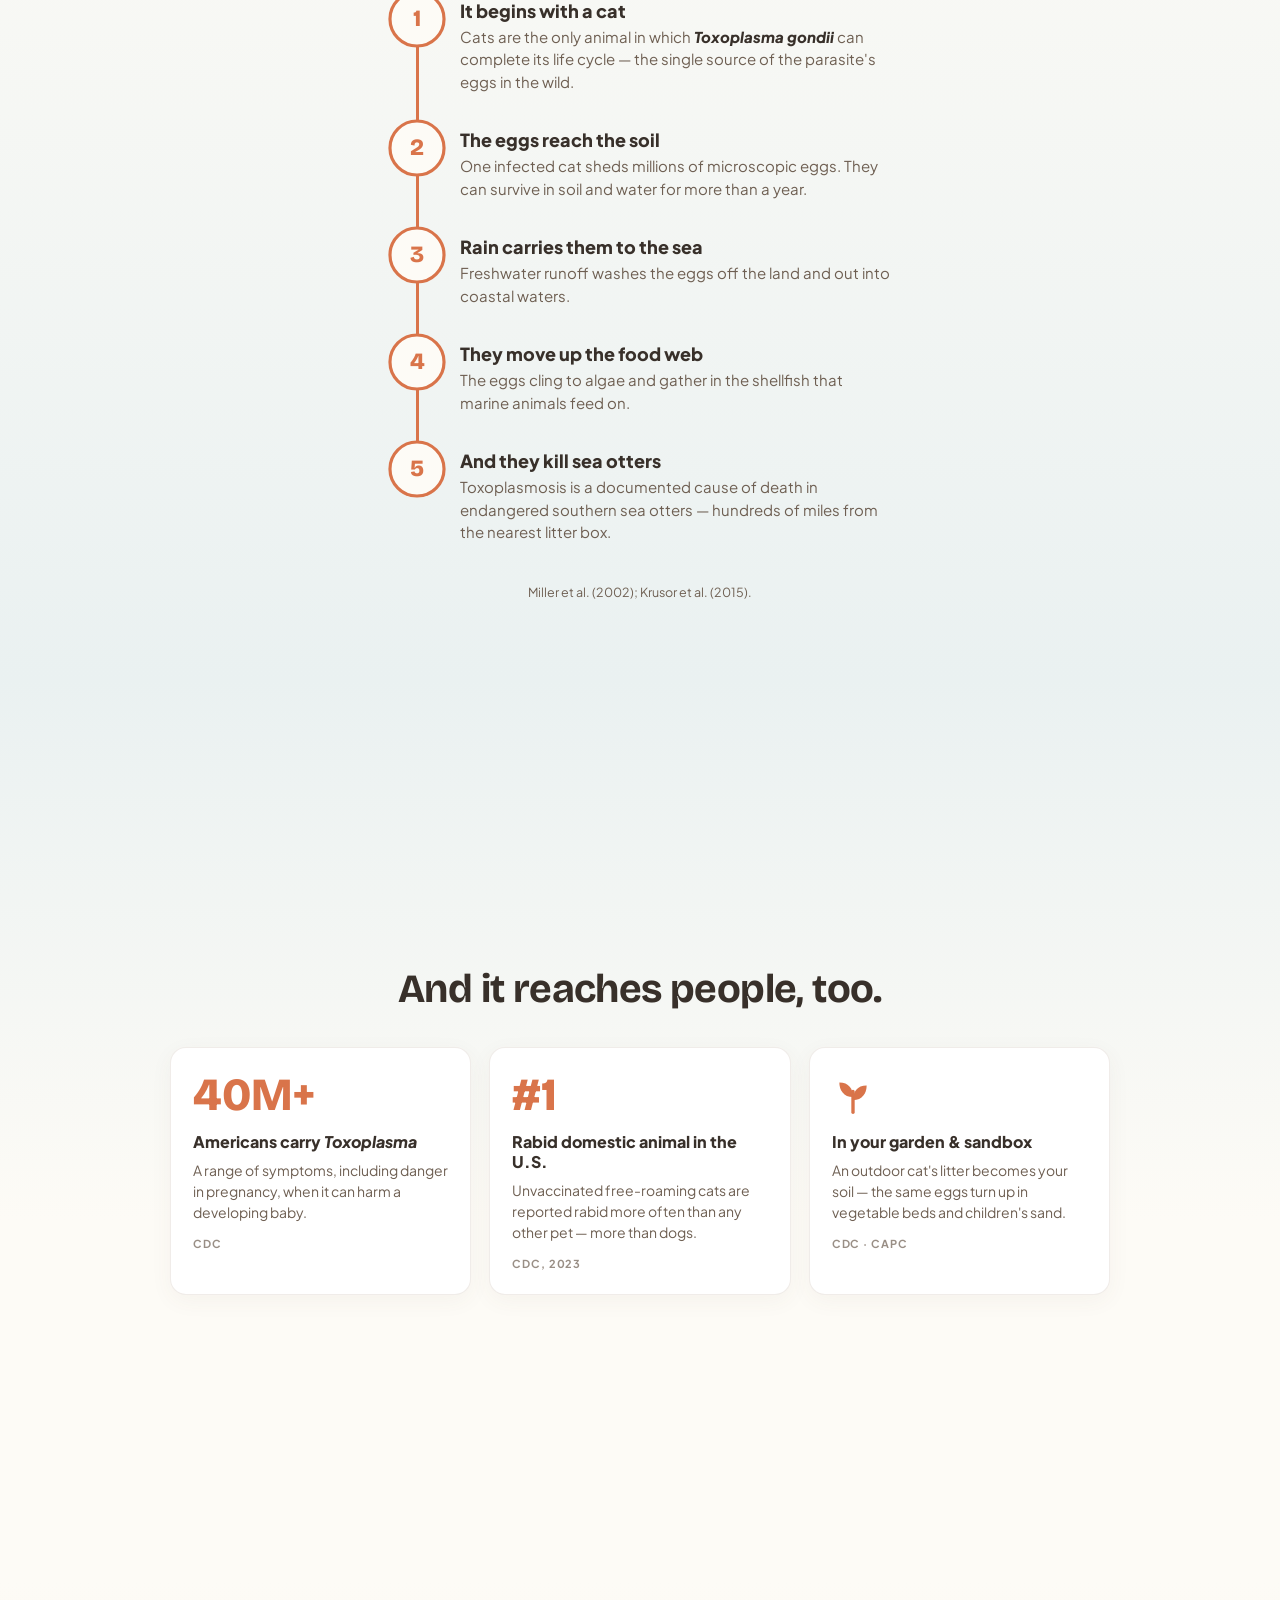
==== commit a852b254: "Hero cat hind legs as connected haunches; move scroll cues to the side on desktop - Hind paws -> lar" ====
--- a/index.html
+++ b/index.html
@@ -69,9 +69,11 @@
               <!-- belly patch -->
               <ellipse class="belly" cx="130" cy="228" rx="30" ry="44" />
 
-              <!-- hind paws (peek at the sides) -->
-              <ellipse class="leg" cx="92" cy="282" rx="16" ry="11.5" />
-              <ellipse class="leg" cx="168" cy="282" rx="16" ry="11.5" />
+              <!-- hind legs (haunch + foot, connected to the body) -->
+              <path class="leg" d="M74,232 C56,244 52,270 62,286 C70,299 92,299 101,288
+                                    C110,277 108,250 98,238 C91,230 82,227 74,232 Z" />
+              <path class="leg" d="M186,232 C204,244 208,270 198,286 C190,299 168,299 159,288
+                                    C150,277 152,250 162,238 C169,230 178,227 186,232 Z" />
               <!-- front paws (small, round) -->
               <ellipse class="leg" cx="117" cy="279" rx="14" ry="15" />
               <ellipse class="leg" cx="143" cy="279" rx="14" ry="15" />
--- a/styles.css
+++ b/styles.css
@@ -1078,6 +1078,17 @@
   pointer-events: none;
 }
 .scroll-hint svg { animation: bob 1.8s var(--ease) infinite; }
+/* on desktop, move the cue into the side margin, aligned with the graphic */
+@media (min-width: 760px) {
+  .scroll-hint {
+    left: auto; bottom: auto;
+    right: clamp(16px, 5vw, 74px);
+    top: 50%;
+    transform: translateY(-50%);
+    gap: 10px;
+  }
+  .scroll-hint span { writing-mode: vertical-rl; letter-spacing: .22em; }
+}
 
 /* first mention of the parasite — make it stand out */
 .term-first {
